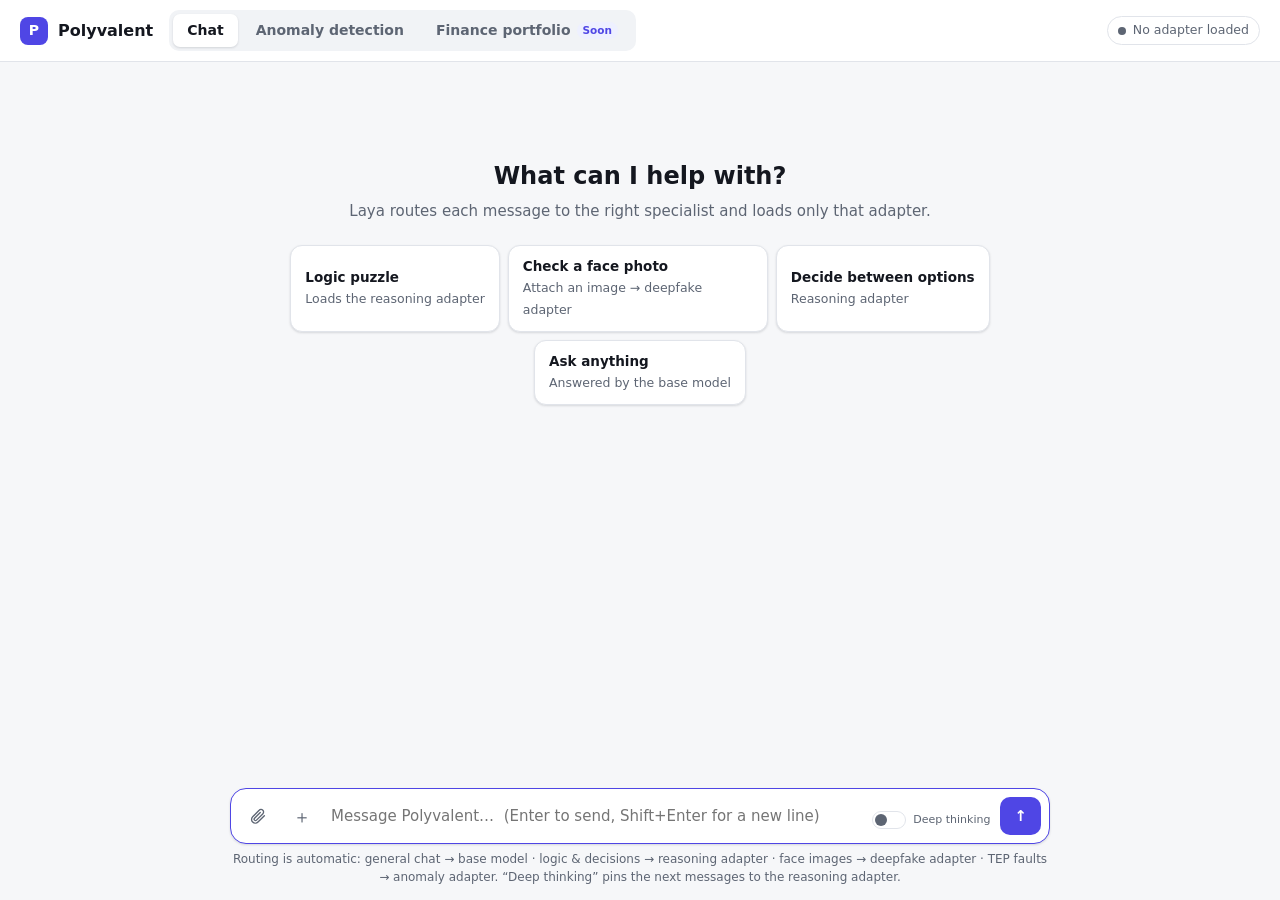
==== ui/index.html @ c0db1575 "Resolve chat image references by upload order and show the selected image" ====
<!DOCTYPE html>
<html lang="en">
<head>
<meta charset="utf-8">
<meta name="viewport" content="width=device-width, initial-scale=1">
<title>Polyvalent</title>
<link rel="icon" href="data:image/svg+xml,%3Csvg xmlns=%22http://www.w3.org/2000/svg%22 viewBox=%220 0 32 32%22%3E%3Crect width=%2232%22 height=%2232%22 rx=%228%22 fill=%22%234f46e5%22/%3E%3Ctext x=%2216%22 y=%2222%22 font-size=%2216%22 text-anchor=%22middle%22 fill=%22white%22 font-family=%22Arial%22 font-weight=%22700%22%3EP%3C/text%3E%3C/svg%3E">
<style>
  :root {
    --bg: #f6f7f9; --panel: #ffffff; --panel-2: #f1f3f6; --text: #14171f;
    --muted: #5d6573; --border: #e1e4ea; --accent: #4f46e5; --accent-soft: #eef0ff;
    --ok: #15803d; --ok-soft: #e8f6ec; --warn: #b45309; --warn-soft: #fff4e5;
    --bad: #c62828; --bad-soft: #fdecec; --user: #4f46e5; --user-text: #fff;
    --shadow: 0 1px 2px rgba(16,24,40,.06), 0 1px 3px rgba(16,24,40,.08);
    --mono: ui-monospace, SFMono-Regular, Consolas, "Liberation Mono", monospace;
    color-scheme: light;
  }
  @media (prefers-color-scheme: dark) {
    :root {
      --bg: #0f1115; --panel: #171a21; --panel-2: #1e222b; --text: #e8eaef;
      --muted: #9aa3b2; --border: #2a2f3a; --accent: #8b85ff; --accent-soft: #23234a;
      --ok: #4ade80; --ok-soft: #12291b; --warn: #fbbf24; --warn-soft: #2d2410;
      --bad: #f87171; --bad-soft: #321616; --user: #5b54e8; --user-text: #fff;
      --shadow: none; color-scheme: dark;
    }
  }
  * { box-sizing: border-box; }
  html, body { height: 100%; }
  body { margin: 0; background: var(--bg); color: var(--text);
    font: 15px/1.5 system-ui, -apple-system, "Segoe UI", Roboto, sans-serif;
    display: flex; flex-direction: column; min-height: 100dvh; }
  button, input, select, textarea { font: inherit; color: inherit; }
  button { cursor: pointer; }
  :focus-visible { outline: 2px solid var(--accent); outline-offset: 2px; }

  /* top bar */
  header.top { display: flex; align-items: center; gap: 16px; padding: 10px 20px;
    background: var(--panel); border-bottom: 1px solid var(--border); flex-wrap: wrap; }
  .brand { display: flex; align-items: center; gap: 10px; font-weight: 650; font-size: 16px; }
  .brand .logo { width: 28px; height: 28px; border-radius: 8px; background: var(--accent);
    display: grid; place-items: center; color: #fff; font-size: 14px; font-weight: 700; }
  nav.tabs { display: flex; gap: 4px; background: var(--panel-2); padding: 4px; border-radius: 10px; }
  nav.tabs button { border: 0; background: transparent; padding: 6px 14px; border-radius: 7px;
    color: var(--muted); font-weight: 550; font-size: 14px; display: flex; gap: 6px; align-items: center; }
  nav.tabs button[aria-selected="true"] { background: var(--panel); color: var(--text); box-shadow: var(--shadow); }
  nav.tabs .sm { display: none; }
  .soon { font-size: 10.5px; background: var(--accent-soft); color: var(--accent); padding: 1px 6px; border-radius: 99px; }
  .spacer { flex: 1; }
  .pill { display: inline-flex; align-items: center; gap: 7px; font-size: 12.5px; color: var(--muted);
    border: 1px solid var(--border); border-radius: 99px; padding: 4px 10px; background: var(--panel); white-space: nowrap; }
  .dot { width: 8px; height: 8px; border-radius: 50%; background: var(--muted); flex: none; }
  .dot.on { background: var(--ok); } .dot.busy { background: var(--warn); animation: pulse 1s infinite; }
  @keyframes pulse { 50% { opacity: .35; } }
  .badge-stub { background: var(--warn-soft); color: var(--warn); border-color: transparent; display: none; }

  main { flex: 1; display: flex; min-height: 0; }
  section.view { flex: 1; display: none; min-height: 0; }
  section.view.active { display: flex; }

  /* ---------------- chat ---------------- */
  #view-chat { flex-direction: column; }
  #log { flex: 1; overflow-y: auto; padding: 24px 16px 8px; }
  .thread { max-width: 820px; margin: 0 auto; display: flex; flex-direction: column; gap: 18px; }
  .empty { text-align: center; padding: 8vh 12px 0; }
  .empty h2 { margin: 0 0 6px; font-size: 24px; }
  .empty p { color: var(--muted); margin: 0 0 22px; }
  .chips { display: flex; flex-wrap: wrap; gap: 8px; justify-content: center; }
  .chip { border: 1px solid var(--border); background: var(--panel); border-radius: 12px;
    padding: 10px 14px; text-align: left; max-width: 260px; box-shadow: var(--shadow); }
  .chip b { display: block; font-size: 13.5px; } .chip span { font-size: 12.5px; color: var(--muted); }
  .chip:hover { border-color: var(--accent); }
  .msg { display: flex; flex-direction: column; gap: 6px; }
  .msg.user { align-items: flex-end; }
  .msg.user .bubble { background: var(--user); color: var(--user-text); border-radius: 16px 16px 4px 16px;
    padding: 9px 14px; max-width: 80%; white-space: pre-wrap; word-wrap: break-word; }
  .msg.user img { max-width: 180px; border-radius: 10px; border: 1px solid var(--border); }
  .msg.assistant .bubble { background: var(--panel); border: 1px solid var(--border); border-radius: 4px 16px 16px 16px;
    padding: 12px 16px; max-width: 100%; box-shadow: var(--shadow); word-wrap: break-word; }
  .route { display: inline-flex; gap: 6px; align-items: center; font-size: 12px; color: var(--muted); }
  .route .tag { padding: 2px 8px; border-radius: 99px; background: var(--accent-soft); color: var(--accent); font-weight: 600; }
  .route .tag.general { background: var(--panel-2); color: var(--muted); }
  .route .tag.deepfake { background: var(--bad-soft); color: var(--bad); }
  .route .tag.anomaly { background: var(--warn-soft); color: var(--warn); }
  .typing { color: var(--muted); font-style: italic; }
  .md > :first-child { margin-top: 0; } .md > :last-child { margin-bottom: 0; }
  .md p { margin: 0 0 .7em; } .md ul, .md ol { margin: 0 0 .7em; padding-left: 1.4em; }
  .md h3, .md h4, .md h5 { margin: .9em 0 .4em; font-size: 1em; }
  .md code { font-family: var(--mono); font-size: .9em; background: var(--panel-2); padding: 1px 5px; border-radius: 5px; }
  .md pre { background: var(--panel-2); padding: 10px 12px; border-radius: 8px; overflow-x: auto; }
  .md pre code { background: none; padding: 0; }
  .md table { border-collapse: collapse; margin: .4em 0 .8em; font-size: 13.5px; display: block; overflow-x: auto; }
  .md th, .md td { border: 1px solid var(--border); padding: 5px 9px; text-align: left; }
  .md th { background: var(--panel-2); }
  .cursor::after { content: "▍"; color: var(--accent); animation: pulse 1s steps(1) infinite; }
  details.think { margin: 0 0 10px; border-left: 2px solid var(--border); padding-left: 10px; }
  details.think summary { cursor: pointer; color: var(--muted); font-size: 12.5px; user-select: none; }
  .thinkbody { color: var(--muted); font-size: 13px; white-space: pre-wrap; margin-top: 6px; max-height: 320px; overflow-y: auto; }
  .notice { color: var(--warn); }
  .vcard { border: 1px solid var(--border); border-left: 5px solid var(--accent); border-radius: 10px; padding: 10px 14px;
    margin: 0 0 10px; font-size: 14px; background: var(--panel-2); }
  .vcard.fake { border-left-color: var(--bad); } .vcard.real { border-left-color: var(--ok); }
  .vcard .big { font-size: 18px; font-weight: 700; }
  .meter { height: 6px; background: var(--border); border-radius: 99px; overflow: hidden; margin: 6px 0; }
  .meter > i { display: block; height: 100%; background: var(--accent); }
  .vcard.fake .meter > i { background: var(--bad); } .vcard.real .meter > i { background: var(--ok); }

  .composer-wrap { padding: 8px 16px 14px; }
  .composer { max-width: 820px; margin: 0 auto; background: var(--panel); border: 1px solid var(--border);
    border-radius: 16px; box-shadow: var(--shadow); padding: 8px; }
  .composer:focus-within { border-color: var(--accent); }
  .attach-preview { display: none; align-items: center; gap: 8px; padding: 4px 6px 8px; font-size: 13px; color: var(--muted); }
  .attach-preview img { height: 44px; border-radius: 8px; border: 1px solid var(--border); }
  .attach-preview button { border: 0; background: none; color: var(--muted); }
  .composer-row { display: flex; align-items: flex-end; gap: 6px; }
  .switch { display: inline-flex; align-items: center; gap: 7px; flex: none;
    padding: 0 4px 6px 2px; cursor: pointer; user-select: none; }
  .switch input { position: absolute; width: 1px; height: 1px; opacity: 0; }
  .switch .track { position: relative; width: 34px; height: 18px; border-radius: 9px;
    border: 1px solid var(--border); background: transparent;
    transition: background .15s ease, border-color .15s ease; }
  .switch .knob { position: absolute; top: 2px; left: 2px; width: 12px; height: 12px;
    border-radius: 50%; background: var(--muted);
    transition: left .15s ease, background .15s ease; }
  .switch input:checked + .track { background: var(--accent); border-color: var(--accent); }
  .switch input:checked + .track .knob { left: 18px; background: #fff; }
  .switch input:focus-visible + .track { outline: 2px solid var(--accent); outline-offset: 2px; }
  .switch .label { font-size: 11px; line-height: 1.1; color: var(--muted); white-space: nowrap; }
  .switch input:checked ~ .label { color: var(--accent); }
  .icon-btn { display: inline-flex; align-items: center; justify-content: center;
    border: 0; background: transparent; width: 38px; height: 38px; border-radius: 10px;
    font-size: 18px; color: var(--muted); flex: none; }
  .icon-btn:hover { background: var(--panel-2); }
  #box { flex: 1; resize: none; border: 0; background: transparent; padding: 8px 4px; max-height: 180px; outline: none; }
  .send { border: 0; background: var(--accent); color: #fff; height: 38px; min-width: 38px; padding: 0 14px;
    border-radius: 10px; font-weight: 600; flex: none; }
  .send:disabled { opacity: .45; cursor: default; }
  .send.stop { background: var(--text); color: var(--bg); }
  .hint { max-width: 820px; margin: 6px auto 0; text-align: center; font-size: 12px; color: var(--muted); }
  .hint a { color: inherit; }

  /* ---------------- anomaly ---------------- */
  #view-anomaly { overflow: hidden; }
  .an-layout { display: grid; grid-template-columns: 300px 1fr; gap: 16px; padding: 16px; width: 100%; min-height: 0; }
  .an-side, .an-main { overflow-y: auto; min-height: 0; }
  /* Cards keep their content height; the column scrolls instead of squashing charts. */
  .an-main > *, .an-side > * { flex: 0 0 auto; }
  .an-main { display: flex; flex-direction: column; gap: 16px; padding-bottom: 24px; }
  .card { background: var(--panel); border: 1px solid var(--border); border-radius: 14px; padding: 14px 16px; box-shadow: var(--shadow); }
  .card h3 { margin: 0 0 10px; font-size: 14px; display: flex; align-items: center; gap: 8px; }
  .card h3 .sub { color: var(--muted); font-weight: 400; font-size: 12.5px; }
  label.f { display: block; font-size: 12.5px; color: var(--muted); margin: 10px 0 4px; }
  select, input[type=text] { width: 100%; padding: 8px 10px; border-radius: 9px; border: 1px solid var(--border); background: var(--panel); }
  .row { display: flex; gap: 8px; align-items: center; }
  .btn { border: 1px solid var(--border); background: var(--panel); padding: 7px 12px; border-radius: 9px; font-weight: 550; font-size: 14px; }
  .btn:hover { border-color: var(--accent); }
  .btn.primary { background: var(--accent); color: #fff; border-color: var(--accent); }
  .btn:disabled { opacity: .5; cursor: default; }
  .seg { display: flex; border: 1px solid var(--border); border-radius: 9px; overflow: hidden; }
  .seg button { flex: 1; border: 0; background: var(--panel); padding: 6px 0; font-size: 13px; color: var(--muted); }
  .seg button.on { background: var(--accent-soft); color: var(--accent); font-weight: 600; }
  .check { display: flex; gap: 8px; align-items: center; font-size: 13.5px; margin-top: 8px; }
  .note { font-size: 12.5px; color: var(--muted); margin-top: 8px; }
  .warnbox { font-size: 12.5px; background: var(--warn-soft); color: var(--warn); border-radius: 9px; padding: 8px 10px; margin-top: 10px; }
  .kpis { display: grid; grid-template-columns: repeat(4, 1fr); gap: 12px; }
  .kpi { background: var(--panel); border: 1px solid var(--border); border-radius: 12px; padding: 10px 14px; box-shadow: var(--shadow); }
  .kpi .k { font-size: 12px; color: var(--muted); } .kpi .v { font-size: 20px; font-weight: 650; font-variant-numeric: tabular-nums; }
  .status-normal { color: var(--ok); } .status-alarm { color: var(--warn); } .status-event { color: var(--bad); }
  canvas { width: 100%; display: block; }
  .legend { display: flex; gap: 14px; font-size: 12px; color: var(--muted); flex-wrap: wrap; }
  .legend i { display: inline-block; width: 14px; height: 3px; vertical-align: middle; margin-right: 5px; border-radius: 2px; }
  .twocol { display: grid; grid-template-columns: 1.4fr 1fr; gap: 16px; }
  .bars { display: flex; flex-direction: column; gap: 6px; font-size: 12.5px; }
  .bar { display: grid; grid-template-columns: 150px 1fr 48px; gap: 8px; align-items: center; cursor: pointer; }
  .bar .name { overflow: hidden; text-overflow: ellipsis; white-space: nowrap; }
  .bar .track { height: 8px; background: var(--panel-2); border-radius: 99px; overflow: hidden; }
  .bar .track i { display: block; height: 100%; border-radius: 99px; }
  .bar .val { text-align: right; font-variant-numeric: tabular-nums; color: var(--muted); }
  table.ev { width: 100%; border-collapse: collapse; font-size: 13px; }
  table.ev th, table.ev td { padding: 6px 8px; border-bottom: 1px solid var(--border); text-align: left; white-space: nowrap; }
  table.ev th { color: var(--muted); font-weight: 550; font-size: 12px; }
  table.ev td.num { text-align: right; font-variant-numeric: tabular-nums; }
  .sev { padding: 2px 9px; border-radius: 99px; font-size: 12px; font-weight: 650; text-transform: uppercase; letter-spacing: .03em; }
  .sev.low { background: var(--ok-soft); color: var(--ok); } .sev.medium { background: var(--warn-soft); color: var(--warn); }
  .sev.high, .sev.critical { background: var(--bad-soft); color: var(--bad); }
  .timeline { list-style: none; padding: 0; margin: 0; font-size: 13px; }
  .timeline li { display: flex; gap: 10px; padding: 4px 0; }
  .timeline .t { color: var(--muted); width: 78px; flex: none; font-variant-numeric: tabular-nums; }
  .report { display: grid; gap: 12px; }
  .report .rc { font-size: 17px; font-weight: 650; }
  .report .lbl { font-size: 12px; color: var(--muted); text-transform: uppercase; letter-spacing: .04em; margin-bottom: 3px; }
  .report .action { background: var(--accent-soft); border-radius: 10px; padding: 10px 12px; }
  .report ol, .report ul { margin: 0; padding-left: 1.3em; }
  .truth { border: 1px dashed var(--border); border-radius: 10px; padding: 8px 12px; font-size: 13px; }
  .qa { display: flex; flex-direction: column; gap: 10px; margin-top: 10px; }
  .qa .q { font-weight: 600; } .qa .a { border-left: 2px solid var(--accent); padding-left: 10px; }
  .incident-head { display: flex; flex-wrap: wrap; gap: 10px; align-items: center; margin-bottom: 10px; }
  .hidden { display: none !important; }

  /* ---------------- finance ---------------- */
  #view-finance { align-items: center; justify-content: center; padding: 24px; }
  .soon-card { max-width: 520px; text-align: center; }
  .soon-card h2 { margin: 8px 0 6px; }
  .soon-card p { color: var(--muted); }
  .soon-card ul { text-align: left; color: var(--muted); display: inline-block; margin: 6px 0 0; }

  @media (max-width: 980px) {
    .an-layout { grid-template-columns: 1fr; overflow-y: auto; }
    #view-anomaly { overflow-y: auto; }
    .an-side, .an-main { overflow: visible; }
    .twocol { grid-template-columns: 1fr; }
    .kpis { grid-template-columns: repeat(2, 1fr); }
  }
  @media (max-width: 640px) {
    header.top { padding: 8px 12px; gap: 10px; }
    nav.tabs { order: 3; width: 100%; } nav.tabs button { flex: 1; justify-content: center; padding: 6px 4px; }
    nav.tabs .lg, .hint { display: none; } nav.tabs .sm { display: inline; }
    .bar { grid-template-columns: 110px 1fr 40px; }
  }
</style>
</head>
<body>
<header class="top">
  <div class="brand"><div class="logo">P</div>Polyvalent</div>
  <nav class="tabs" role="tablist" aria-label="Workspaces">
    <button role="tab" id="tab-chat" aria-controls="view-chat" data-view="chat">Chat</button>
    <button role="tab" id="tab-anomaly" aria-controls="view-anomaly" data-view="anomaly"><span class="lg">Anomaly detection</span><span class="sm">Anomaly</span></button>
    <button role="tab" id="tab-finance" aria-controls="view-finance" data-view="finance"><span class="lg">Finance portfolio</span><span class="sm">Finance</span> <span class="soon">Soon</span></button>
  </nav>
  <div class="spacer"></div>
  <span class="pill badge-stub" id="stubBadge" title="FINAL_STUB_GENERATION=1: placeholder text, no model weights">Demo mode</span>
  <span class="pill" id="residentPill" title="Weights currently resident on the device"><span class="dot" id="residentDot"></span><span id="residentText">No adapter loaded</span></span>
</header>

<main>
  <!-- ======================= CHAT ======================= -->
  <section class="view" id="view-chat" role="tabpanel" aria-labelledby="tab-chat">
    <div id="log" aria-live="polite">
      <div class="thread" id="thread">
        <div class="empty" id="empty">
          <h2>What can I help with?</h2>
          <p>Laya routes each message to the right specialist and loads only that adapter.</p>
          <div class="chips">
            <button class="chip" data-prompt="Alice is taller than Bob, and Bob is taller than Carol. Who is the shortest? Explain step by step."><b>Logic puzzle</b><span>Loads the reasoning adapter</span></button>
            <button class="chip" data-attach="1" data-prompt="Is this face photo real or fake?"><b>Check a face photo</b><span>Attach an image → deepfake adapter</span></button>
            <button class="chip" data-prompt="Should I take the train or drive to work if it's raining and the train is 10 minutes slower?"><b>Decide between options</b><span>Reasoning adapter</span></button>
            <button class="chip" data-prompt="Explain what a LoRA adapter is in two sentences."><b>Ask anything</b><span>Answered by the base model</span></button>
          </div>
        </div>
      </div>
    </div>
    <div class="composer-wrap">
      <div class="composer">
        <div class="attach-preview" id="attachPreview"><img id="attachImg" alt="attached image preview"><span id="attachName"></span><button id="attachClear" title="Remove image" aria-label="Remove image">&times;</button></div>
        <div class="composer-row">
          <button class="icon-btn" id="attachBtn" title="Attach a face image (routes to deepfake analysis)" aria-label="Attach image"><svg viewBox="0 0 24 24" width="18" height="18" fill="none" stroke="currentColor" stroke-width="1.8" stroke-linecap="round" stroke-linejoin="round" aria-hidden="true"><path d="M20.5 11.6 12 20.1a5 5 0 0 1-7.1-7.1l8.6-8.6a3.4 3.4 0 1 1 4.8 4.8l-8.3 8.3a1.8 1.8 0 0 1-2.6-2.6l7.6-7.5"/></svg></button>
          <input type="file" id="img" accept="image/*" hidden>
          <button class="icon-btn" id="newChat" title="New chat" aria-label="New chat">＋</button>
          <textarea id="box" rows="1" placeholder="Message Polyvalent…  (Enter to send, Shift+Enter for a new line)"></textarea>
          <label class="switch" id="deepThinkWrap" title="Deep thinking — pin this message to the reasoning adapter">
            <input type="checkbox" id="deepThink">
            <span class="track"><span class="knob"></span></span>
            <span class="label">Deep thinking</span>
          </label>
          <button class="send" id="send" aria-label="Send">↑</button>
        </div>
      </div>
      <div class="hint">Routing is automatic: general chat → base model · logic &amp; decisions → reasoning adapter · face images → deepfake adapter · TEP faults → anomaly adapter. “Deep thinking” pins the next messages to the reasoning adapter.</div>
    </div>
  </section>

  <!-- ======================= ANOMALY ======================= -->
  <section class="view" id="view-anomaly" role="tabpanel" aria-labelledby="tab-anomaly">
    <div class="an-layout">
      <aside class="an-side">
        <div class="card">
          <h3>Simulation</h3>
          <label class="f" for="scenario">Test-set run</label>
          <select id="scenario"></select>
          <div id="dsInfo" class="note"></div>
          <label class="f">Playback speed</label>
          <div class="seg" id="speed">
            <button data-s="4">1×</button><button data-s="12" class="on">3×</button><button data-s="40">10×</button><button data-s="0">Max</button>
          </div>
          <div class="row" style="margin-top:12px">
            <button class="btn primary" id="playBtn" style="flex:1">Start</button>
            <button class="btn" id="resetBtn" title="Rewind to the start">↺</button>
          </div>
          <label class="check"><input type="checkbox" id="autoDiag" checked> Diagnose automatically on alarm</label>
          <label class="check"><input type="checkbox" id="pauseOnEvent" checked> Pause when an event is confirmed</label>
          <label class="check"><input type="checkbox" id="showTruth"> Show dataset fault label</label>
          <div id="truthLine" class="note hidden"></div>
        </div>
        <div class="card" style="margin-top:16px">
          <h3>Detector</h3>
          <div id="detInfo" class="note" style="margin-top:0">—</div>
        </div>
        <div class="card" style="margin-top:16px">
          <h3>How it works</h3>
          <div class="note" style="margin-top:0">The run is replayed sample by sample (3 min of plant time each). The detector scores every sample against a fault-free baseline; after several consecutive alarms an event is confirmed and its structured evidence is routed through Laya to the <b>TEP anomaly adapter</b>, which writes the root-cause report. The model only ever sees the evidence, never the raw series.</div>
        </div>
      </aside>

      <div class="an-main">
        <div class="kpis">
          <div class="kpi"><div class="k">Plant time</div><div class="v" id="kTime">00:00</div></div>
          <div class="kpi"><div class="k">Detector score</div><div class="v" id="kScore">—</div></div>
          <div class="kpi"><div class="k">Threshold</div><div class="v" id="kThr">—</div></div>
          <div class="kpi"><div class="k">Status</div><div class="v" id="kStatus">Idle</div></div>
        </div>

        <div class="card">
          <h3>Detector score <span class="sub">log scale</span></h3>
          <canvas id="scoreCanvas" height="190" aria-label="Detector score over time"></canvas>
          <div class="legend"><span><i style="background:var(--accent)"></i>score</span><span><i style="background:var(--bad)"></i>threshold</span><span><i style="background:var(--muted)"></i>fault introduced (label)</span><span><i style="background:var(--warn)"></i>alarm samples</span></div>
        </div>

        <div class="twocol">
          <div class="card">
            <h3>Sensor deviation map <span class="sub">|z| per sensor over time — click a row</span></h3>
            <canvas id="heatCanvas" height="240" aria-label="Sensor deviation heatmap"></canvas>
            <div class="legend"><span><i style="background:var(--panel-2)"></i>|z| &lt; 3</span><span><i style="background:#f59e0b"></i>3–6</span><span><i style="background:#dc2626"></i>&gt; 6</span></div>
          </div>
          <div class="card">
            <h3>Largest deviations now</h3>
            <div class="bars" id="bars"><div class="note">Start the simulation.</div></div>
          </div>
        </div>

        <div class="card">
          <h3>Sensor trace <span class="sub" id="traceName">—</span></h3>
          <canvas id="traceCanvas" height="150" aria-label="Selected sensor trace"></canvas>
          <div class="legend"><span><i style="background:var(--accent)"></i>observed</span><span><i style="background:var(--muted)"></i>fault-free baseline</span></div>
        </div>

        <div class="card hidden" id="incident">
          <div class="incident-head">
            <h3 style="margin:0">Incident <span id="incId"></span></h3>
            <span class="sev" id="incSev"></span>
            <span class="pill" id="incSub"></span>
            <span class="spacer"></span>
            <button class="btn" id="diagBtn">Diagnose with adapter</button>
          </div>
          <div class="twocol">
            <div>
              <div class="lbl note" style="margin:0 0 6px">Evidence handed to the adapter</div>
              <div style="overflow-x:auto"><table class="ev" id="evTable"></table></div>
            </div>
            <div>
              <div class="lbl note" style="margin:0 0 6px">Onset sequence</div>
              <ul class="timeline" id="evSeq"></ul>
              <div id="evLimits"></div>
            </div>
          </div>
        </div>

        <div class="card hidden" id="diagnosis">
          <h3>Diagnosis <span class="sub" id="diagRoute"></span></h3>
          <div id="diagStatus" class="typing"></div>
          <div class="report" id="report"></div>
          <details class="think" id="rawWrap" style="margin-top:10px"><summary>Model output (raw)</summary><div class="thinkbody" id="raw"></div></details>
          <div class="truth hidden" id="truthCmp"></div>
          <div style="margin-top:14px">
            <div class="lbl note" style="margin:0 0 6px">Ask the anomaly adapter about this incident</div>
            <div class="chips" style="justify-content:flex-start" id="qChips">
              <button class="chip" data-q="Which sensor deviated first, and how did it propagate?"><b>Onset &amp; propagation</b></button>
              <button class="chip" data-q="Show the detector scores and the key sensor values."><b>Scores &amp; values</b></button>
              <button class="chip" data-q="What should the operator do right now?"><b>Recommended action</b></button>
              <button class="chip" data-q="How severe is this and why?"><b>Severity</b></button>
            </div>
            <div class="row" style="margin-top:8px">
              <input type="text" id="qBox" placeholder="e.g. Why this subsystem and not the reactor cooling loop?">
              <button class="btn primary" id="qSend">Ask</button>
            </div>
            <div class="qa" id="qa"></div>
          </div>
        </div>
      </div>
    </div>
  </section>

  <!-- ======================= FINANCE ======================= -->
  <section class="view" id="view-finance" role="tabpanel" aria-labelledby="tab-finance">
    <div class="card soon-card">
          <h2>Finance portfolio</h2>
      <p>Coming soon. This workspace will host a portfolio adapter routed by Laya, alongside the existing specialists.</p>
      <ul>
        <li>Holdings overview and allocation</li>
        <li>Risk and exposure analysis</li>
        <li>Grounded, explainable recommendations</li>
      </ul>
    </div>
  </section>
</main>

<script>
/* ============================== shared ============================== */
const $ = id => document.getElementById(id);
const TASK_LABEL = { general: 'Base model', reasoning: 'Reasoning adapter', deepfake: 'Deepfake adapter', anomaly: 'Anomaly adapter' };

function esc(s) { return String(s).replace(/[&<>"']/g, c => ({ '&': '&amp;', '<': '&lt;', '>': '&gt;', '"': '&quot;', "'": '&#39;' }[c])); }

// Small, safe markdown subset (escape first, then format).
function md(src) {
  const inline = s => esc(s)
    .replace(/`([^`]+)`/g, '<code>$1</code>')
    .replace(/\*\*([^*]+)\*\*/g, '<strong>$1</strong>')
    .replace(/(^|[^*\w])\*([^*\n]+)\*(?!\w)/g, '$1<em>$2</em>');
  const cells = l => l.trim().replace(/^\|/, '').replace(/\|$/, '').split('|').map(c => c.trim());
  const lines = String(src || '').split('\n');
  const out = [];
  let i = 0;
  const isBlock = l => /^```/.test(l) || /^#{1,4}\s/.test(l) || /^\s*[-*•]\s+/.test(l) || /^\s*\d+[.)]\s+/.test(l) || /^\s*\|.*\|\s*$/.test(l);
  while (i < lines.length) {
    const l = lines[i];
    if (/^```/.test(l)) {
      const buf = []; i++;
      while (i < lines.length && !/^```/.test(lines[i])) buf.push(lines[i++]);
      i++; out.push('<pre><code>' + esc(buf.join('\n')) + '</code></pre>'); continue;
    }
    if (/^\s*\|.*\|\s*$/.test(l) && i + 1 < lines.length && /^\s*\|?\s*:?-{2,}/.test(lines[i + 1])) {
      const head = cells(l); i += 2;
      let h = '<table><thead><tr>' + head.map(c => '<th>' + inline(c) + '</th>').join('') + '</tr></thead><tbody>';
      while (i < lines.length && /^\s*\|.*\|\s*$/.test(lines[i])) h += '<tr>' + cells(lines[i++]).map(c => '<td>' + inline(c) + '</td>').join('') + '</tr>';
      out.push(h + '</tbody></table>'); continue;
    }
    if (/^#{1,4}\s/.test(l)) { const n = Math.min(l.match(/^#+/)[0].length + 2, 5); out.push(`<h${n}>${inline(l.replace(/^#+\s*/, ''))}</h${n}>`); i++; continue; }
    if (/^\s*[-*•]\s+/.test(l)) {
      let h = '<ul>'; while (i < lines.length && /^\s*[-*•]\s+/.test(lines[i])) h += '<li>' + inline(lines[i++].replace(/^\s*[-*•]\s+/, '')) + '</li>';
      out.push(h + '</ul>'); continue;
    }
    if (/^\s*\d+[.)]\s+/.test(l)) {
      let h = '<ol>'; while (i < lines.length && /^\s*\d+[.)]\s+/.test(lines[i])) h += '<li>' + inline(lines[i++].replace(/^\s*\d+[.)]\s+/, '')) + '</li>';
      out.push(h + '</ol>'); continue;
    }
    if (!l.trim()) { i++; continue; }
    const buf = [l]; i++;
    while (i < lines.length && lines[i].trim() && !isBlock(lines[i])) buf.push(lines[i++]);
    out.push('<p>' + buf.map(inline).join('<br>') + '</p>');
  }
  return out.join('');
}

// POST + read an SSE stream; calls onEvent(ev) per `data:` JSON line.
async function sse(url, body, onEvent, signal) {
  const resp = await fetch(url, { method: 'POST', headers: { 'Content-Type': 'application/json' }, body: JSON.stringify(body), signal });
  if (!resp.ok || !resp.body) throw new Error('HTTP ' + resp.status);
  const reader = resp.body.getReader(), dec = new TextDecoder();
  let buf = '';
  for (;;) {
    const { done, value } = await reader.read();
    if (done) break;
    buf += dec.decode(value, { stream: true });
    const parts = buf.split('\n\n'); buf = parts.pop();
    for (const p of parts) {
      const line = p.split('\n').find(x => x.startsWith('data:'));
      if (line) { try { onEvent(JSON.parse(line.slice(5))); } catch (e) { console.warn(e); } }
    }
  }
}

function cssVar(name) { return getComputedStyle(document.documentElement).getPropertyValue(name).trim(); }

/* ----- resident-adapter pill ----- */
let statusTimer = null;
async function refreshStatus() {
  try {
    const s = await (await fetch('/adapters/status')).json();
    const dot = $('residentDot'), txt = $('residentText');
    const parts = [];
    if (s.deepfake_loaded) parts.push('Deepfake adapter');
    if (s.lora) parts.push(TASK_LABEL[s.lora] || s.lora);
    else if (s.base_loaded) parts.push('Base model');
    txt.textContent = parts.length ? 'Loaded: ' + parts.join(' + ') : 'No adapter loaded';
    dot.className = 'dot' + (s.busy ? ' busy' : parts.length ? ' on' : '');
    $('residentPill').title = 'Policy: ' + s.policy + (s.recent_swaps && s.recent_swaps.length ? '\nLast swap: ' + JSON.stringify(s.recent_swaps[s.recent_swaps.length - 1]) : '');
    $('stubBadge').style.display = s.mode === 'stub' ? 'inline-flex' : 'none';
  } catch (e) { /* server down: leave as is */ }
}
function pollStatus(fast) {
  clearTimeout(statusTimer);
  refreshStatus();
  statusTimer = setTimeout(() => pollStatus(false), fast ? 1000 : 8000);
}

/* ----- tabs ----- */
const views = ['chat', 'anomaly', 'finance'];
function showView(v) {
  if (!views.includes(v)) v = 'chat';
  for (const name of views) {
    $('view-' + name).classList.toggle('active', name === v);
    $('tab-' + name).setAttribute('aria-selected', String(name === v));
    $('tab-' + name).tabIndex = name === v ? 0 : -1;
  }
  if (location.hash !== '#' + v) history.replaceState(null, '', '#' + v);
  if (v === 'anomaly') { anomalyInit(); requestAnimationFrame(drawAll); }
  if (v === 'chat') $('box').focus();
}
document.querySelectorAll('nav.tabs button').forEach((b, idx, all) => {
  b.onclick = () => showView(b.dataset.view);
  b.onkeydown = e => {
    if (e.key === 'ArrowRight' || e.key === 'ArrowLeft') {
      const n = all[(idx + (e.key === 'ArrowRight' ? 1 : all.length - 1)) % all.length];
      n.focus(); showView(n.dataset.view);
    }
  };
});
window.addEventListener('hashchange', () => showView(location.hash.slice(1)));

/* ============================== CHAT ============================== */
const box = $('box'), sendBtn = $('send'), thread = $('thread'), logEl = $('log');
let chatHistory = [], attached = null, controller = null;
let conversationId = null;  // server-side transcript/routing state for this thread
let deepThink = false;  // toggle: route every message to the reasoning adapter

function autosize() { box.style.height = 'auto'; box.style.height = Math.min(box.scrollHeight, 180) + 'px'; }
box.addEventListener('input', autosize);
function nearBottom() { return logEl.scrollHeight - logEl.scrollTop - logEl.clientHeight < 120; }
function scrollDown(force) { if (force || nearBottom()) logEl.scrollTop = logEl.scrollHeight; }

$('attachBtn').onclick = () => $('img').click();
$('img').onchange = () => {
  const f = $('img').files && $('img').files[0];
  if (!f) return;
  const r = new FileReader();
  r.onload = () => {
    attached = { b64: String(r.result).split(',')[1], url: String(r.result), name: f.name };
    $('attachImg').src = attached.url; $('attachName').textContent = f.name;
    $('attachPreview').style.display = 'flex'; box.focus();
  };
  r.readAsDataURL(f);
};
function clearAttachment() { attached = null; $('img').value = ''; $('attachPreview').style.display = 'none'; }
$('attachClear').onclick = clearAttachment;
$('deepThink').onchange = () => {
  deepThink = $('deepThink').checked;
  $('deepThinkWrap').title = deepThink
    ? 'Deep thinking ON — messages go to the reasoning adapter'
    : 'Deep thinking — pin this message to the reasoning adapter';
  box.focus();
};
$('newChat').onclick = () => {
  if (controller) controller.abort();
  chatHistory = []; conversationId = null;
  thread.innerHTML = ''; thread.appendChild(emptyState); emptyState.style.display = '';
  box.focus();
};
const emptyState = $('empty');
document.querySelectorAll('#empty .chip').forEach(c => c.onclick = () => {
  box.value = c.dataset.prompt; autosize();
  if (c.dataset.attach) { $('img').click(); return; }
  ask();
});

function userMsg(text, imgUrl) {
  const m = document.createElement('div'); m.className = 'msg user';
  if (imgUrl) { const im = document.createElement('img'); im.src = imgUrl; im.alt = 'attached image'; m.appendChild(im); }
  const b = document.createElement('div'); b.className = 'bubble'; b.textContent = text; m.appendChild(b);
  thread.appendChild(m);
}
function assistantMsg() {
  const m = document.createElement('div'); m.className = 'msg assistant';
  const route = document.createElement('div'); route.className = 'route';
  const bubble = document.createElement('div'); bubble.className = 'bubble';
  const ans = document.createElement('div'); ans.className = 'md typing'; ans.textContent = 'Routing…';
  bubble.appendChild(ans); m.append(route, bubble); thread.appendChild(m);
  return { m, route, bubble, ans, text: '', think: null, thinkBody: null, thinkSum: null, thinkChars: 0, raf: 0 };
}
function setRoute(ui, task, note) {
  ui.route.innerHTML = `<span class="tag ${esc(task)}">${esc(TASK_LABEL[task] || task)}</span>` + (note ? `<span>${esc(note)}</span>` : '');
}
function renderAnswer(ui) {
  if (ui.raf) return;
  ui.raf = requestAnimationFrame(() => { ui.raf = 0; ui.ans.innerHTML = md(ui.text); scrollDown(); });
}
function addThinking(ui, text) {
  if (!ui.think) {
    const d = document.createElement('details'); d.className = 'think';
    const s = document.createElement('summary'); const b = document.createElement('div'); b.className = 'thinkbody';
    d.append(s, b); ui.bubble.insertBefore(d, ui.ans);
    ui.think = d; ui.thinkBody = b; ui.thinkSum = s;
  }
  ui.thinkBody.textContent += text; ui.thinkChars += text.length;
  ui.thinkSum.textContent = 'Reasoning · ' + ui.thinkChars.toLocaleString() + ' chars';
}
function verdictCard(ui, ev) {
  const cls = String(ev.verdict || '').toLowerCase();
  const conf = Math.max(0, Math.min(100, Number(ev.confidence) * 100));
  const card = document.createElement('div'); card.className = 'vcard ' + cls;
  card.innerHTML = `<div class="row" style="justify-content:space-between"><span class="big">${esc(ev.verdict)}</span><span>${conf.toFixed(1)}% confidence</span></div>
    <div class="meter"><i style="width:${conf}%"></i></div>
    <div><b>Hotspots:</b> ${esc(ev.hotspots || '—')}</div><div class="note" style="margin-top:2px">Spectrum: ${esc(ev.spectral || '')}</div>`;
  ui.bubble.insertBefore(card, ui.bubble.firstChild);
}

function setBusy(on) {
  sendBtn.classList.toggle('stop', on);
  sendBtn.textContent = on ? '■' : '↑';
  sendBtn.setAttribute('aria-label', on ? 'Stop generating' : 'Send');
}

async function ask() {
  if (controller) { controller.abort(); return; }  // button doubles as Stop
  const message = box.value.trim();
  if (!message) return;
  emptyState.style.display = 'none';
  box.value = ''; autosize();
  const img = attached; clearAttachment();
  userMsg(message, img && img.url);
  const ui = assistantMsg(); scrollDown(true);
  controller = new AbortController(); setBusy(true); pollStatus(true);
  let gotAnswer = false, gotNotice = false, verdictLine = '', started = false;
  const begin = () => { if (!started) { started = true; ui.ans.classList.remove('typing'); ui.ans.textContent = ''; ui.ans.classList.add('cursor'); } };
  try {
    const forced = deepThink;  // captured per request, so a mid-stream toggle cannot mix
    if (!conversationId) conversationId = 'chat_' + (crypto.randomUUID ? crypto.randomUUID().slice(0, 13) : String(Date.now()));
    const body = { message, conversation_id: conversationId, history: chatHistory.slice(-6), max_new_tokens: 768 };
    if (forced) body.deep_thinking = true;
    if (img) body.image_base64 = img.b64;
    await sse('/chat/stream', body, ev => {
      switch (ev.event) {
        case 'image_selection': {
          const label = document.createElement('div');
          label.className = 'route';
          label.textContent = `Using ${ev.image_id} \u00b7 upload ${ev.upload_number} of ${ev.upload_count}`;
          ui.m.insertBefore(label, ui.bubble);
          break;
        }
        case 'route':
          setRoute(ui, ev.task, forced ? 'deep thinking' : 'routed by Laya');
          ui.ans.textContent = ev.task === 'general' ? 'Thinking…' : `Loading ${TASK_LABEL[ev.task] || ev.task}…`;
          break;
        case 'adapter': {
          const bits = [];
          if (ev.cold) bits.push('loaded' + (ev.swap_ms ? ` in ${(ev.swap_ms / 1000).toFixed(1)}s` : ''));
          else bits.push('already loaded');
          if (ev.unloaded && ev.unloaded.length) bits.push('swapped out ' + ev.unloaded.join(', '));
          setRoute(ui, ev.task, bits.join(' · '));
          if (!started) ui.ans.textContent = 'Thinking…';
          refreshStatus();
          break;
        }
        case 'token': begin(); ui.text += ev.text; gotAnswer = true; renderAnswer(ui); break;
        case 'thinking': begin(); addThinking(ui, ev.text); break;
        case 'verdict':
          begin(); verdictCard(ui, ev); gotAnswer = true;
          verdictLine = `Verdict: ${ev.verdict} (${(Number(ev.confidence) * 100).toFixed(1)}%) — ${ev.hotspots || ''}`;
          break;
        case 'notice': begin(); ui.text = ''; ui.ans.innerHTML = `<p class="notice">${esc(ev.text)}</p>`; gotNotice = true; break;
      }
      scrollDown();
    }, controller.signal);
  } catch (err) {
    if (err.name === 'AbortError') { begin(); if (!ui.text) ui.ans.innerHTML = '<p class="note">Stopped.</p>'; }
    else { begin(); ui.ans.innerHTML = '<p class="notice">Connection error — is the server running?</p>'; }
  } finally {
    if (ui.raf) { cancelAnimationFrame(ui.raf); ui.raf = 0; }
    if (ui.text) ui.ans.innerHTML = md(ui.text);
    ui.ans.classList.remove('cursor', 'typing');
    if (!gotAnswer && !gotNotice && !ui.ans.textContent.trim()) {
      if (ui.think) { ui.think.open = true; ui.ans.innerHTML = '<p class="note">(reasoning only — no final answer was emitted)</p>'; }
      else ui.ans.innerHTML = '<p class="notice">Sorry — something went wrong. Please try again.</p>';
    }
    // Notices are UI feedback, not conversation: keep them out of history.
    if (gotAnswer) {
      chatHistory.push({ role: 'user', content: message });
      const reply = (ui.text || verdictLine).trim();
      if (reply) chatHistory.push({ role: 'assistant', content: reply });
    }
    controller = null; setBusy(false); pollStatus(false); box.focus(); scrollDown();
  }
}
sendBtn.onclick = ask;
box.addEventListener('keydown', e => { if (e.key === 'Enter' && !e.shiftKey && !e.isComposing) { e.preventDefault(); if (!controller) ask(); } });

/* ============================== ANOMALY ============================== */
const A = { inited: false, tl: null, tick: -1, playing: false, ticksPerSec: 12, acc: 0, last: 0,
            heat: null, selected: null, event: null, diagCtl: null, qaHistory: [], diagnosed: new Set() };

async function anomalyInit() {
  if (A.inited) return; A.inited = true;
  try {
    const d = await (await fetch('/anomaly/scenarios')).json();
    const sel = $('scenario'); sel.innerHTML = '';
    for (const s of d.scenarios) {
      const o = document.createElement('option'); o.value = s.id; o.textContent = s.label; o.dataset.fault = s.fault; sel.appendChild(o);
    }
    $('dsInfo').innerHTML = d.synthetic
      ? '<div class="warnbox">No TEP test set found, so these are <b>synthetic</b> demo runs. Set <code>FINAL_TEP_TEST_DIR</code> (or put files in <code>data/tep_test/</code>) to replay the real test set.</div>'
      : `Dataset: <code>${esc(d.dataset_dir)}</code> · ${d.scenarios.length} runs`;
    sel.onchange = () => loadScenario(sel.value);
    if (d.scenarios.length) {
      const firstFault = d.scenarios.find(s => s.fault) || d.scenarios[0];
      sel.value = firstFault.id; loadScenario(firstFault.id);
    }
  } catch (e) { $('dsInfo').innerHTML = '<div class="warnbox">Could not load scenarios — is the server running?</div>'; }
}

async function loadScenario(id) {
  pause(); A.tl = null; A.tick = -1; A.event = null; A.diagnosed.clear();
  $('incident').classList.add('hidden'); $('diagnosis').classList.add('hidden');
  if (A.diagCtl) A.diagCtl.abort();
  $('kStatus').textContent = 'Loading…'; $('kStatus').className = 'v';
  $('playBtn').disabled = true;
  try {
    const r = await fetch('/anomaly/run', { method: 'POST', headers: { 'Content-Type': 'application/json' }, body: JSON.stringify({ scenario_id: id }) });
    if (!r.ok) throw new Error((await r.json()).detail || r.status);
    A.tl = await r.json();
  } catch (e) { $('kStatus').textContent = 'Error'; $('detInfo').textContent = String(e.message || e); return; }
  const t = A.tl, det = t.detector;
  $('detInfo').innerHTML = `<b>${esc(det.name)}</b> (${esc(det.backend)})<br>Threshold ${fmt(det.threshold)} · confirm after ${det.confirm} alarms<br>Calibration: ${esc(det.calibration)}` +
    (t.notices ? '<div class="warnbox">' + t.notices.map(esc).join('<br>') + '</div>' : '');
  $('kThr').textContent = fmt(det.threshold);
  const sc = t.scenario;
  $('truthLine').innerHTML = sc.fault == null ? 'Unlabelled run' : `Label: <b>IDV(${sc.fault})</b> — ${esc(sc.fault_name)}` + (t.fault_onset != null ? ` · introduced at ${clock(t.fault_onset)}` : '');
  buildHeat();
  A.selected = t.events.length ? t.events[0].evidence.top_anomalous_sensors[0].name : 'XMEAS_7';
  A.tick = 0; $('playBtn').disabled = false; $('playBtn').textContent = 'Start';
  updateKpis(); drawAll(); renderBars();
}

function fmt(v) { if (v == null || isNaN(v)) return '—'; const a = Math.abs(v); return a >= 1000 ? v.toFixed(0) : a >= 100 ? v.toFixed(1) : a >= 1 ? v.toFixed(2) : v.toPrecision(3); }
function clock(tick) { const m = Math.round(tick * (A.tl ? A.tl.sample_minutes : 3)); return String(Math.floor(m / 60)).padStart(2, '0') + ':' + String(m % 60).padStart(2, '0'); }

$('speed').querySelectorAll('button').forEach(b => b.onclick = () => {
  $('speed').querySelectorAll('button').forEach(x => x.classList.toggle('on', x === b));
  A.ticksPerSec = Number(b.dataset.s);
});
$('playBtn').onclick = () => A.playing ? pause() : play();
$('resetBtn').onclick = () => { if (!A.tl) return; pause(); A.tick = 0; A.event = null; A.diagnosed.clear(); $('incident').classList.add('hidden'); $('diagnosis').classList.add('hidden'); updateKpis(); drawAll(); renderBars(); $('playBtn').textContent = 'Start'; };
$('showTruth').onchange = () => { $('truthLine').classList.toggle('hidden', !$('showTruth').checked); $('truthCmp').classList.toggle('hidden', !$('showTruth').checked || !$('truthCmp').innerHTML); drawAll(); };

function play() {
  if (!A.tl) return;
  if (A.tick >= A.tl.n - 1) A.tick = 0;
  A.playing = true; A.last = performance.now(); A.acc = 0; $('playBtn').textContent = 'Pause';
  requestAnimationFrame(step);
}
function pause() { A.playing = false; if (A.tl) $('playBtn').textContent = A.tick >= A.tl.n - 1 ? 'Replay' : 'Resume'; }

function step(now) {
  if (!A.playing || !A.tl) return;
  const dt = (now - A.last) / 1000; A.last = now;
  let adv;
  if (A.ticksPerSec === 0) adv = 8; else { A.acc += dt * A.ticksPerSec; adv = Math.floor(A.acc); A.acc -= adv; }
  for (let k = 0; k < adv && A.tick < A.tl.n - 1; k++) {
    A.tick++;
    const ev = A.tl.events.find(e => e.confirm_tick === A.tick);
    if (ev) { onEvent(ev); if ($('pauseOnEvent').checked) { updateKpis(); drawAll(); renderBars(); pause(); return; } }
  }
  updateKpis(); drawAll(); renderBars();
  if (A.tick >= A.tl.n - 1) { pause(); return; }
  requestAnimationFrame(step);
}

function statusAt(t) {
  const tl = A.tl; if (!tl || t < 0) return ['Idle', ''];
  const ev = tl.events.find(e => e.confirm_tick <= t && (e.end_tick == null || e.end_tick > t));
  if (ev) return ['Event', 'status-event'];
  if (tl.anomalous[t]) return ['Alarm', 'status-alarm'];
  return ['Normal', 'status-normal'];
}
function updateKpis() {
  const t = A.tick, tl = A.tl; if (!tl) return;
  $('kTime').textContent = clock(Math.max(t, 0));
  $('kScore').textContent = t >= 0 ? fmt(tl.scores[t]) : '—';
  const [s, c] = statusAt(t); $('kStatus').textContent = s; $('kStatus').className = 'v ' + c;
}

/* ----- canvases ----- */
function fitCanvas(cv) {
  // The layout height is pinned once in data-h. Reading it back from the height
  // attribute made the bitmap size compound with the device pixel ratio on every
  // redraw, so charts crept taller as they animated; a single pass while the tab
  // was hidden then collapsed them to nothing.
  const dpr = window.devicePixelRatio || 1;
  const design = Number(cv.dataset.h || cv.getAttribute('height')) || 160;
  cv.dataset.h = String(design);
  cv.style.height = design + 'px';
  const w = cv.clientWidth || cv.parentElement.clientWidth || 320;
  const bw = Math.max(1, Math.round(w * dpr)), bh = Math.max(1, Math.round(design * dpr));
  if (cv.width !== bw || cv.height !== bh) { cv.width = bw; cv.height = bh; }
  const ctx = cv.getContext('2d');
  ctx.setTransform(dpr, 0, 0, dpr, 0, 0);
  return [ctx, w, design];
}
function drawAll() { if (!A.tl || !$('view-anomaly').classList.contains('active')) return; drawScore(); drawHeat(); drawTrace(); }
window.addEventListener('resize', () => requestAnimationFrame(drawAll));

function drawScore() {
  const tl = A.tl, [ctx, w, h] = fitCanvas($('scoreCanvas'));
  const L = 40, R = 8, T = 8, B = 20, pw = w - L - R, ph = h - T - B;
  ctx.clearRect(0, 0, w, h);
  const thr = tl.detector.threshold;
  const maxS = Math.max(thr * 4, ...tl.scores.slice(0, Math.max(A.tick + 1, 1)));
  const lo = Math.log10(Math.max(Math.min(...tl.scores) * 0.8, 0.05)), hi = Math.log10(maxS * 1.3);
  const X = i => L + (i / (tl.n - 1)) * pw, Y = v => T + ph - ((Math.log10(Math.max(v, 1e-3)) - lo) / (hi - lo)) * ph;
  ctx.font = '11px system-ui'; ctx.fillStyle = cssVar('--muted'); ctx.strokeStyle = cssVar('--border'); ctx.lineWidth = 1;
  for (let e = Math.ceil(lo); e <= Math.floor(hi); e++) {
    const y = Y(10 ** e); ctx.beginPath(); ctx.moveTo(L, y); ctx.lineTo(w - R, y); ctx.stroke();
    ctx.fillText(e >= 3 ? '1e' + e : String(10 ** e), 4, y + 4);
  }
  for (let hr = 0; hr <= tl.n * tl.sample_minutes / 60; hr += 8) { const x = X(hr * 60 / tl.sample_minutes); ctx.fillText(hr + 'h', x - 6, h - 4); }
  // alarm shading
  ctx.fillStyle = cssVar('--warn'); ctx.globalAlpha = 0.18;
  for (let i = 0; i <= A.tick; i++) if (tl.anomalous[i]) ctx.fillRect(X(i), T, Math.max(pw / tl.n, 1), ph);
  ctx.globalAlpha = 1;
  if (tl.fault_onset != null && $('showTruth').checked) {
    ctx.strokeStyle = cssVar('--muted'); ctx.setLineDash([2, 3]); ctx.beginPath(); ctx.moveTo(X(tl.fault_onset), T); ctx.lineTo(X(tl.fault_onset), T + ph); ctx.stroke(); ctx.setLineDash([]);
  }
  ctx.strokeStyle = cssVar('--bad'); ctx.setLineDash([6, 4]); ctx.beginPath(); ctx.moveTo(L, Y(thr)); ctx.lineTo(w - R, Y(thr)); ctx.stroke(); ctx.setLineDash([]);
  ctx.strokeStyle = cssVar('--accent'); ctx.lineWidth = 1.6; ctx.beginPath();
  for (let i = 0; i <= A.tick; i++) { const x = X(i), y = Y(tl.scores[i]); i ? ctx.lineTo(x, y) : ctx.moveTo(x, y); }
  ctx.stroke();
  for (const ev of tl.events) if (ev.confirm_tick <= A.tick) {
    const x = X(ev.confirm_tick); ctx.fillStyle = cssVar('--bad'); ctx.beginPath(); ctx.arc(x, Y(tl.scores[ev.confirm_tick]), 4.5, 0, 7); ctx.fill();
  }
  if (A.tick >= 0) { ctx.strokeStyle = cssVar('--text'); ctx.globalAlpha = .25; ctx.beginPath(); ctx.moveTo(X(A.tick), T); ctx.lineTo(X(A.tick), T + ph); ctx.stroke(); ctx.globalAlpha = 1; }
}

function buildHeat() {
  const tl = A.tl, n = tl.n, m = 52, img = new ImageData(n, m);
  for (let t = 0; t < n; t++) for (let s = 0; s < m; s++) {
    const z = Math.abs(tl.z[t][s]), o = (s * n + t) * 4;
    let r, g, b, a;
    if (z < 3) { r = 128; g = 128; b = 128; a = 18; }
    else if (z < 6) { const k = (z - 3) / 3; r = 245; g = Math.round(158 - k * 60); b = 11; a = Math.round(110 + k * 100); }
    else { const k = Math.min((z - 6) / 14, 1); r = 220; g = 38; b = 38; a = Math.round(200 + k * 55); }
    img.data[o] = r; img.data[o + 1] = g; img.data[o + 2] = b; img.data[o + 3] = a;
  }
  const off = document.createElement('canvas'); off.width = n; off.height = m; off.getContext('2d').putImageData(img, 0, 0);
  A.heat = off;
}
const HEAT_L = 4;
function drawHeat() {
  const tl = A.tl, cv = $('heatCanvas'), [ctx, w, h] = fitCanvas(cv);
  ctx.clearRect(0, 0, w, h);
  if (!A.heat || A.tick < 0) return;
  const pw = w - HEAT_L, cols = A.tick + 1;
  ctx.imageSmoothingEnabled = false;
  ctx.drawImage(A.heat, 0, 0, cols, 52, HEAT_L, 0, pw * cols / tl.n, h);
  const sel = tl.sensors.findIndex(s => s.tag === A.selected);
  if (sel >= 0) { ctx.strokeStyle = cssVar('--accent'); ctx.lineWidth = 1.5; ctx.strokeRect(HEAT_L, sel * h / 52, pw, h / 52); }
  // group separators: XMEAS 1-22 | analyzers 23-41 | XMV
  ctx.strokeStyle = cssVar('--border'); ctx.lineWidth = 1;
  for (const r of [22, 41]) { ctx.beginPath(); ctx.moveTo(0, r * h / 52); ctx.lineTo(w, r * h / 52); ctx.stroke(); }
}
$('heatCanvas').addEventListener('click', e => {
  if (!A.tl) return;
  const r = e.target.getBoundingClientRect(), row = Math.floor((e.clientY - r.top) / r.height * 52);
  if (row >= 0 && row < 52) { A.selected = A.tl.sensors[row].tag; drawAll(); }
});
$('heatCanvas').addEventListener('mousemove', e => {
  if (!A.tl) return;
  const r = e.target.getBoundingClientRect(), row = Math.floor((e.clientY - r.top) / r.height * 52);
  const t = Math.floor((e.clientX - r.left - HEAT_L) / (r.width - HEAT_L) * A.tl.n);
  const s = A.tl.sensors[row];
  e.target.title = s ? `${s.tag} · ${s.name}` + (t >= 0 && t <= A.tick ? ` · ${clock(t)} · z=${A.tl.z[t][row]}` : '') : '';
});

function drawTrace() {
  const tl = A.tl, [ctx, w, h] = fitCanvas($('traceCanvas'));
  ctx.clearRect(0, 0, w, h);
  const idx = tl.sensors.findIndex(s => s.tag === A.selected); if (idx < 0) return;
  const s = tl.sensors[idx];
  $('traceName').textContent = `${s.tag} · ${s.name}` + (s.unit ? ` (${s.unit})` : '');
  const L = 54, R = 8, T = 8, B = 18, pw = w - L - R, ph = h - T - B;
  const vals = tl.raw.map(r => r[idx]), base = tl.baseline[idx];
  const upto = Math.max(A.tick, 0);
  let lo = base, hi = base;
  for (let i = 0; i <= upto; i++) { lo = Math.min(lo, vals[i]); hi = Math.max(hi, vals[i]); }
  const pad = (hi - lo) * 0.1 || Math.abs(base) * 0.01 || 1; lo -= pad; hi += pad;
  const X = i => L + (i / (tl.n - 1)) * pw, Y = v => T + ph - ((v - lo) / (hi - lo)) * ph;
  ctx.font = '11px system-ui'; ctx.fillStyle = cssVar('--muted');
  ctx.fillText(fmt(hi), 4, T + 10); ctx.fillText(fmt(lo), 4, T + ph);
  ctx.strokeStyle = cssVar('--muted'); ctx.setLineDash([5, 4]); ctx.beginPath(); ctx.moveTo(L, Y(base)); ctx.lineTo(w - R, Y(base)); ctx.stroke(); ctx.setLineDash([]);
  ctx.strokeStyle = cssVar('--accent'); ctx.lineWidth = 1.4; ctx.beginPath();
  for (let i = 0; i <= upto; i++) { const x = X(i), y = Y(vals[i]); i ? ctx.lineTo(x, y) : ctx.moveTo(x, y); }
  ctx.stroke();
}

function renderBars() {
  const tl = A.tl, el = $('bars'); if (!tl || A.tick < 0) return;
  const z = tl.z[A.tick];
  const top = z.map((v, i) => [Math.abs(v), v, i]).sort((a, b) => b[0] - a[0]).slice(0, 8);
  el.innerHTML = top.map(([a, v, i]) => {
    const s = tl.sensors[i], col = a >= 6 ? 'var(--bad)' : a >= 2 ? 'var(--warn)' : 'var(--muted)';
    return `<div class="bar" data-tag="${s.tag}" title="${esc(s.tag)} · ${esc(s.name)}"><span class="name">${esc(s.name)}</span><span class="track"><i style="width:${Math.min(a / 12, 1) * 100}%;background:${col}"></i></span><span class="val">${v > 0 ? '+' : ''}${v.toFixed(1)}σ</span></div>`;
  }).join('');
  el.querySelectorAll('.bar').forEach(b => b.onclick = () => { A.selected = b.dataset.tag; drawAll(); });
}

/* ----- incident + diagnosis ----- */
function onEvent(ev) {
  A.event = ev; A.qaHistory = []; $('qa').innerHTML = '';
  const e = ev.evidence;
  $('incident').classList.remove('hidden');
  $('incId').textContent = e.event_id + ' · ' + clock(ev.confirm_tick);
  $('incSev').textContent = e.severity; $('incSev').className = 'sev ' + e.severity;
  $('incSub').textContent = 'Candidate: ' + String(e.candidate_subsystem || '?').replace(/_/g, ' ');
  $('evTable').innerHTML = '<tr><th>Sensor</th><th>Observed</th><th>Baseline</th><th>Dev %</th><th>z</th><th>Trend</th></tr>' +
    (e.top_anomalous_sensors || []).map(s => `<tr data-tag="${esc(s.name)}" style="cursor:pointer"><td title="${esc(s.name)}">${esc(s.display_name || s.name)}</td><td class="num">${fmt(s.current_value)}</td><td class="num">${fmt(s.baseline_value)}</td><td class="num">${s.deviation_percent > 0 ? '+' : ''}${fmt(s.deviation_percent)}</td><td class="num">${fmt(s.z_score)}</td><td>${esc(s.trend || '')}</td></tr>`).join('');
  $('evTable').querySelectorAll('tr[data-tag]').forEach(r => r.onclick = () => { A.selected = r.dataset.tag; drawAll(); });
  const seq = (e.temporal_sequence || {}).sequence || [];
  $('evSeq').innerHTML = seq.map(s => `<li><span class="t">+${Number(s.relative_time_minutes || 0).toFixed(1)} min</span><span>${esc(s.display_name || s.sensor)} <span class="note">${esc(s.event || '')}</span></span></li>`).join('');
  $('evLimits').innerHTML = (e.safety_limits_exceeded || []).map(l => `<div class="warnbox">${esc(l.limit_name)}: ${fmt(l.current)} vs limit ${fmt(l.threshold)} ${esc(l.unit || '')}</div>`).join('');
  $('diagnosis').classList.add('hidden');
  if ($('autoDiag').checked && !A.diagnosed.has(e.event_id)) diagnose();
  $('incident').scrollIntoView({ behavior: 'smooth', block: 'nearest' });
}
$('diagBtn').onclick = () => diagnose();

const REPORT_ORDER = ['summary', 'reasoning_steps', 'evidence', 'reasoning', 'recommended_action', 'uncertainty'];
function parseReport(text) {
  const a = text.indexOf('{'), b = text.lastIndexOf('}');
  if (a < 0 || b <= a) return null;
  try { return JSON.parse(text.slice(a, b + 1)); } catch (e) { return null; }
}
function listOrText(v) {
  if (Array.isArray(v)) return '<ul>' + v.map(x => '<li>' + esc(typeof x === 'string' ? x : JSON.stringify(x)) + '</li>').join('') + '</ul>';
  if (v && typeof v === 'object') return '<pre style="white-space:pre-wrap;margin:0">' + esc(JSON.stringify(v, null, 1)) + '</pre>';
  return '<div>' + esc(String(v)) + '</div>';
}
function renderReport(r) {
  const sev = String(r.severity || '').toLowerCase();
  let h = `<div><div class="lbl">Root cause</div><div class="rc">${esc(r.root_cause || '—')}</div></div>
    <div class="row" style="flex-wrap:wrap;gap:8px">${sev ? `<span class="sev ${esc(sev)}">${esc(sev)}</span>` : ''}
    ${r.affected_subsystem ? `<span class="pill">Subsystem: ${esc(String(r.affected_subsystem).replace(/_/g, ' '))}</span>` : ''}
    ${r.confidence != null ? `<span class="pill">Confidence: ${esc(typeof r.confidence === 'number' ? (r.confidence * (r.confidence <= 1 ? 100 : 1)).toFixed(0) + '%' : r.confidence)}</span>` : ''}</div>`;
  for (const k of REPORT_ORDER) if (r[k] != null && r[k] !== '') {
    const label = k.replace(/_/g, ' ');
    if (k === 'recommended_action') h += `<div class="action"><div class="lbl">Recommended action</div>${listOrText(r[k])}</div>`;
    else if (k === 'reasoning_steps' && Array.isArray(r[k])) h += `<div><div class="lbl">${label}</div><ol>${r[k].map(x => '<li>' + esc(typeof x === 'string' ? x : JSON.stringify(x)) + '</li>').join('')}</ol></div>`;
    else h += `<div><div class="lbl">${esc(label)}</div>${listOrText(r[k])}</div>`;
  }
  const known = new Set(['root_cause', 'severity', 'affected_subsystem', 'confidence', ...REPORT_ORDER]);
  for (const [k, v] of Object.entries(r)) if (!known.has(k)) h += `<div><div class="lbl">${esc(k.replace(/_/g, ' '))}</div>${listOrText(v)}</div>`;
  $('report').innerHTML = h;
}

async function diagnose() {
  const ev = A.event; if (!ev) return;
  if (A.diagCtl) A.diagCtl.abort();
  A.diagnosed.add(ev.evidence.event_id);
  const ctl = A.diagCtl = new AbortController();
  $('diagnosis').classList.remove('hidden');
  $('report').innerHTML = ''; $('raw').textContent = ''; $('rawWrap').open = false;
  $('truthCmp').innerHTML = ''; $('truthCmp').classList.add('hidden');
  $('diagRoute').textContent = ''; $('diagStatus').textContent = 'Routing evidence through Laya…';
  $('diagBtn').disabled = true; pollStatus(true);
  let text = '';
  try {
    await sse('/anomaly/reason', { evidence: ev.evidence, values: ev.values }, e => {
      if (e.event === 'route') { $('diagRoute').textContent = `→ ${TASK_LABEL[e.task] || e.task}`; $('diagStatus').textContent = `Loading ${TASK_LABEL[e.task] || e.task}…`; }
      else if (e.event === 'adapter') { $('diagRoute').textContent = `→ ${TASK_LABEL[e.task]} · ${e.cold ? 'loaded' + (e.swap_ms ? ' in ' + (e.swap_ms / 1000).toFixed(1) + 's' : '') : 'already loaded'}${e.unloaded && e.unloaded.length ? ' · swapped out ' + e.unloaded.join(', ') : ''}`; $('diagStatus').textContent = 'Writing root-cause report…'; refreshStatus(); }
      else if (e.event === 'token' || e.event === 'thinking') { text += e.text; $('raw').textContent = text; }
      else if (e.event === 'notice') { $('diagStatus').innerHTML = `<span class="notice">${esc(e.text)}</span>`; }
    }, ctl.signal);
    const r = parseReport(text);
    if (r) { renderReport(r); $('diagStatus').textContent = ''; }
    else if (text.trim()) { $('report').innerHTML = '<div class="md">' + md(text) + '</div>'; $('diagStatus').textContent = ''; }
    else if (!$('diagStatus').querySelector('.notice')) $('diagStatus').textContent = 'No output.';
    const sc = A.tl.scenario;
    if (sc.fault != null) {
      $('truthCmp').innerHTML = `Dataset label: <b>IDV(${sc.fault})</b> — ${esc(sc.fault_name)}${sc.source === 'synthetic' ? ' <span class="note">(synthetic run)</span>' : ''}`;
      $('truthCmp').classList.toggle('hidden', !$('showTruth').checked);
    }
  } catch (err) {
    if (err.name !== 'AbortError') $('diagStatus').innerHTML = '<span class="notice">Connection error — is the server running?</span>';
  } finally { if (A.diagCtl === ctl) A.diagCtl = null; $('diagBtn').disabled = false; pollStatus(false); }
}

async function askIncident(q) {
  const ev = A.event; q = (q || '').trim(); if (!ev || !q) return;
  $('qBox').value = '';
  const wrap = document.createElement('div');
  wrap.innerHTML = `<div class="q">${esc(q)}</div><div class="a md typing">Thinking…</div>`;
  $('qa').appendChild(wrap);
  const a = wrap.querySelector('.a'); let text = '';
  $('qSend').disabled = true; pollStatus(true);
  try {
    await sse('/anomaly/reason', { evidence: ev.evidence, values: ev.values, question: q, history: A.qaHistory.slice(-6) }, e => {
      if (e.event === 'token') { text += e.text; a.classList.remove('typing'); a.innerHTML = md(text); }
      else if (e.event === 'notice') { a.classList.remove('typing'); a.innerHTML = `<p class="notice">${esc(e.text)}</p>`; }
    });
    if (text.trim()) { A.qaHistory.push({ role: 'user', content: q }, { role: 'assistant', content: text.trim() }); }
    else if (a.classList.contains('typing')) { a.classList.remove('typing'); a.textContent = 'No answer.'; }
  } catch (err) { a.classList.remove('typing'); a.innerHTML = '<p class="notice">Connection error.</p>'; }
  finally { $('qSend').disabled = false; pollStatus(false); }
}
$('qSend').onclick = () => askIncident($('qBox').value);
$('qBox').addEventListener('keydown', e => { if (e.key === 'Enter') askIncident($('qBox').value); });
$('qChips').querySelectorAll('.chip').forEach(c => c.onclick = () => askIncident(c.dataset.q));

/* ============================== boot ============================== */
showView(location.hash.slice(1) || 'chat');
pollStatus(false);
</script>
</body>
</html>
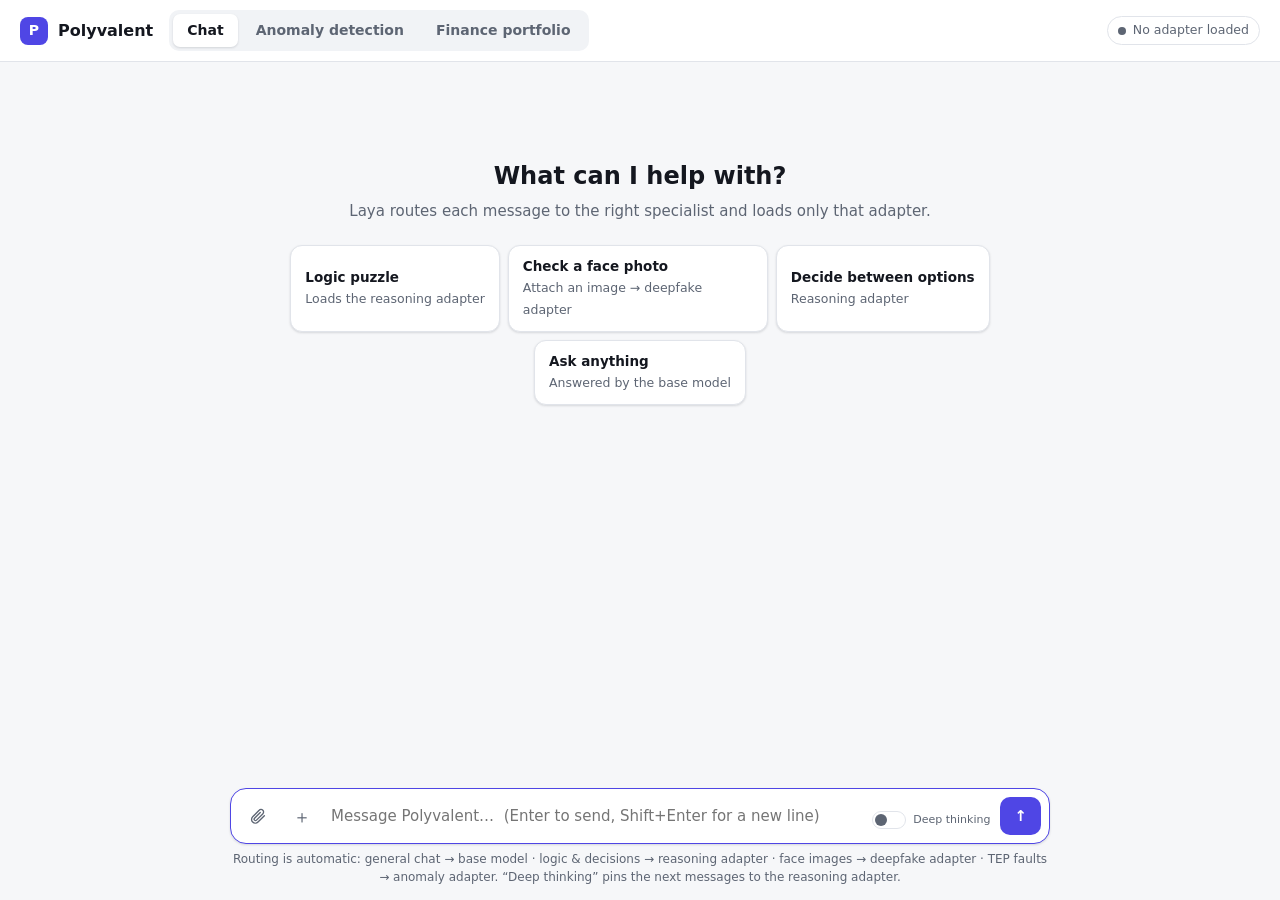
==== commit ad52e6d3: "feat(finance): integrate 3-mode Finance RL portfolio specialist with persistent JSON storage and one" ====
--- a/ui/index.html
+++ b/ui/index.html
@@ -103,6 +103,132 @@
   .meter { height: 6px; background: var(--border); border-radius: 99px; overflow: hidden; margin: 6px 0; }
   .meter > i { display: block; height: 100%; background: var(--accent); }
   .vcard.fake .meter > i { background: var(--bad); } .vcard.real .meter > i { background: var(--ok); }
+
+  /* YOLO Multi-Face Pipeline UI */
+  .yolo-banner {
+    display: flex; align-items: center; gap: 10px;
+    background: var(--accent-soft); border: 1.5px solid var(--accent);
+    border-radius: 9px; padding: 9px 12px; margin: 12px 0 10px;
+  }
+  .yolo-banner.passthrough {
+    background: var(--panel); border: 1px solid var(--border);
+  }
+  .yolo-banner.no-face {
+    background: var(--warn-soft); border: 1.5px solid var(--warn); color: var(--warn);
+  }
+  .yolo-icon { font-size: 20px; flex: none; line-height: 1; }
+  .yolo-info { flex: 1; min-width: 0; }
+  .yolo-title { font-weight: 700; font-size: 13.5px; color: var(--text); }
+  .yolo-desc { font-size: 12px; color: var(--muted); margin-top: 2px; }
+  .yolo-badge {
+    background: var(--accent); color: #fff; font-size: 11px; font-weight: 650;
+    padding: 3px 9px; border-radius: 99px; white-space: nowrap; flex: none;
+    letter-spacing: .02em;
+  }
+  .faces-canvas-wrap {
+    margin: 10px 0 12px; border: 1px solid var(--border); border-radius: 10px;
+    overflow: hidden; background: #0b0d11; position: relative; max-width: 100%;
+    box-shadow: var(--shadow);
+  }
+  .faces-canvas-wrap canvas {
+    display: block; width: 100%; height: auto; max-height: 380px; object-fit: contain; margin: 0 auto;
+  }
+  .faces-canvas-caption {
+    font-size: 12px; color: var(--muted); padding: 6px 10px;
+    background: var(--panel); border-top: 1px solid var(--border);
+    display: flex; justify-content: space-between; align-items: center; flex-wrap: wrap; gap: 6px;
+  }
+  .faces-caption-star { color: var(--accent); font-weight: 600; }
+  .faces-section-title {
+    font-size: 12px; font-weight: 700; text-transform: uppercase;
+    letter-spacing: .04em; color: var(--muted); margin: 12px 0 6px;
+    display: flex; justify-content: space-between; align-items: center; flex-wrap: wrap; gap: 6px;
+  }
+  .faces-agg-tag { font-weight: normal; text-transform: none; font-size: 11.5px; color: var(--muted); }
+  .faces-grid {
+    display: grid; grid-template-columns: repeat(auto-fit, minmax(210px, 1fr));
+    gap: 8px; margin-top: 6px;
+  }
+  .face-card {
+    background: var(--panel); border: 1px solid var(--border);
+    border-radius: 9px; padding: 9px 11px; font-size: 12.5px;
+    display: flex; flex-direction: column; gap: 5px;
+    cursor: pointer; user-select: none;
+    transition: transform .12s ease, box-shadow .15s ease, border-color .15s ease;
+  }
+  .face-card:hover {
+    transform: translateY(-2px);
+    box-shadow: 0 4px 14px rgba(0,0,0,0.12);
+  }
+  .face-card.selected {
+    border-color: var(--accent) !important;
+    box-shadow: 0 0 0 2px var(--accent);
+    background: var(--panel-2);
+  }
+  .face-card.is-primary {
+    border-color: var(--accent);
+    box-shadow: 0 0 0 1.5px var(--accent);
+  }
+  .face-card.fake { border-left: 4px solid var(--bad); }
+  .face-card.real { border-left: 4px solid var(--ok); }
+  .face-card-head {
+    display: flex; align-items: center; justify-content: space-between; gap: 6px; flex-wrap: wrap;
+  }
+  .face-tag { font-weight: 700; font-size: 13px; color: var(--text); }
+  .face-primary-badge {
+    font-size: 10px; font-weight: 700; text-transform: uppercase;
+    background: var(--accent-soft); color: var(--accent);
+    padding: 1px 6px; border-radius: 4px; letter-spacing: .03em;
+  }
+  .face-verdict-badge {
+    font-size: 11.5px; font-weight: 700; padding: 2px 7px; border-radius: 4px; white-space: nowrap;
+  }
+  .face-verdict-badge.real { background: var(--ok-soft); color: var(--ok); }
+  .face-verdict-badge.fake { background: var(--bad-soft); color: var(--bad); }
+  .face-meter { height: 4px; background: var(--border); border-radius: 99px; overflow: hidden; margin: 1px 0; }
+  .face-meter > i { display: block; height: 100%; }
+  .face-card.real .face-meter > i { background: var(--ok); }
+  .face-card.fake .face-meter > i { background: var(--bad); }
+  .face-meta { font-size: 11.5px; color: var(--muted); line-height: 1.35; }
+  .face-coords { font-size: 10.5px; font-family: var(--mono); color: var(--muted); margin-top: 2px; }
+  .face-card-footer {
+    display: flex; align-items: center; justify-content: space-between;
+    margin-top: 5px; padding-top: 5px; border-top: 1px solid var(--border);
+  }
+  .face-card-status {
+    font-size: 11px; font-weight: 600; display: inline-flex; align-items: center; gap: 4px;
+    color: var(--muted);
+  }
+  .face-card-status.active { color: var(--accent); font-weight: 700; }
+  .face-card-status.ready { color: var(--ok); }
+  .face-card-status.busy { color: var(--warn); }
+
+  .per-face-reasoning-panel {
+    margin-top: 14px; border: 1px solid var(--border); border-radius: 10px;
+    background: var(--panel); padding: 12px 14px; box-shadow: var(--shadow);
+  }
+  .reasoning-tabs-wrap {
+    display: flex; align-items: center; gap: 6px; flex-wrap: wrap; margin-bottom: 10px;
+  }
+  .reasoning-tab-lbl {
+    font-size: 11.5px; font-weight: 700; text-transform: uppercase; letter-spacing: .04em; color: var(--muted);
+  }
+  .reasoning-tab-btn {
+    border: 1px solid var(--border); background: var(--panel-2); color: var(--muted);
+    font-size: 12px; font-weight: 600; padding: 4px 10px; border-radius: 6px; cursor: pointer;
+    transition: all .12s ease; display: inline-flex; align-items: center; gap: 4px;
+  }
+  .reasoning-tab-btn:hover { border-color: var(--accent); color: var(--text); }
+  .reasoning-tab-btn.active { background: var(--accent); color: #fff; border-color: var(--accent); }
+  .face-reasoning-title-row {
+    display: flex; align-items: center; justify-content: space-between; margin-bottom: 8px; flex-wrap: wrap; gap: 6px;
+  }
+  .reasoning-title-text { font-weight: 700; font-size: 13.5px; color: var(--text); }
+  .reasoning-chars-pill { font-size: 11.5px; color: var(--muted); }
+  .face-reason-empty {
+    padding: 14px; text-align: center; background: var(--panel-2); border-radius: 8px; margin-top: 6px;
+  }
+  .face-reason-empty p { margin: 0 0 10px; color: var(--muted); font-size: 13px; }
 
   .composer-wrap { padding: 8px 16px 14px; }
   .composer { max-width: 820px; margin: 0 auto; background: var(--panel); border: 1px solid var(--border);
@@ -194,6 +320,11 @@
   .qa { display: flex; flex-direction: column; gap: 10px; margin-top: 10px; }
   .qa .q { font-weight: 600; } .qa .a { border-left: 2px solid var(--accent); padding-left: 10px; }
   .incident-head { display: flex; flex-wrap: wrap; gap: 10px; align-items: center; margin-bottom: 10px; }
+  .model-diag-box { background: var(--panel-2); border: 1px solid var(--border); border-radius: 10px; padding: 12px 14px; margin: 10px 0; }
+  .model-diag-tag { font-size: 11px; font-weight: 700; letter-spacing: .05em; text-transform: uppercase; margin-bottom: 4px; }
+  .model-diag-title { font-size: 15.5px; font-weight: 700; color: var(--text); }
+  .model-diag-meta { display: flex; gap: 14px; font-size: 12px; color: var(--muted); margin-top: 6px; flex-wrap: wrap; }
+  .model-diag-meta b { color: var(--text); font-weight: 600; }
   .hidden { display: none !important; }
 
   /* ---------------- finance ---------------- */
@@ -217,6 +348,7 @@
     .bar { grid-template-columns: 110px 1fr 40px; }
   }
 </style>
+<link rel="stylesheet" href="/ui/finance.css">
 </head>
 <body>
 <header class="top">
@@ -224,7 +356,7 @@
   <nav class="tabs" role="tablist" aria-label="Workspaces">
     <button role="tab" id="tab-chat" aria-controls="view-chat" data-view="chat">Chat</button>
     <button role="tab" id="tab-anomaly" aria-controls="view-anomaly" data-view="anomaly"><span class="lg">Anomaly detection</span><span class="sm">Anomaly</span></button>
-    <button role="tab" id="tab-finance" aria-controls="view-finance" data-view="finance"><span class="lg">Finance portfolio</span><span class="sm">Finance</span> <span class="soon">Soon</span></button>
+    <button role="tab" id="tab-finance" aria-controls="view-finance" data-view="finance"><span class="lg">Finance portfolio</span><span class="sm">Finance</span></button>
   </nav>
   <div class="spacer"></div>
   <span class="pill badge-stub" id="stubBadge" title="FINAL_STUB_GENERATION=1: placeholder text, no model weights">Demo mode</span>
@@ -274,8 +406,9 @@
       <aside class="an-side">
         <div class="card">
           <h3>Simulation</h3>
-          <label class="f" for="scenario">Test-set run</label>
-          <select id="scenario"></select>
+          <label class="f" for="scenario">Input condition</label>
+          <select id="scenario"><option value="mixed">Mixed (blind draw)</option><option value="normal">Normal</option><option value="fault">Fault (any ID)</option></select>
+          <button class="btn" id="drawRun">Draw another run</button>
           <div id="dsInfo" class="note"></div>
           <label class="f">Playback speed</label>
           <div class="seg" id="speed">
@@ -285,9 +418,9 @@
             <button class="btn primary" id="playBtn" style="flex:1">Start</button>
             <button class="btn" id="resetBtn" title="Rewind to the start">↺</button>
           </div>
-          <label class="check"><input type="checkbox" id="autoDiag" checked> Diagnose automatically on alarm</label>
-          <label class="check"><input type="checkbox" id="pauseOnEvent" checked> Pause when an event is confirmed</label>
-          <label class="check"><input type="checkbox" id="showTruth"> Show dataset fault label</label>
+          <label class="check"><input type="checkbox" id="autoDiag" checked> Diagnose automatically when event evidence is ready</label>
+          <label class="check"><input type="checkbox" id="pauseOnEvent" checked> Pause at alarm onset and event confirmation</label>
+          <label class="check"><input type="checkbox" id="showTruth" checked> Show dataset fault label</label>
           <div id="truthLine" class="note hidden"></div>
         </div>
         <div class="card" style="margin-top:16px">
@@ -296,7 +429,7 @@
         </div>
         <div class="card" style="margin-top:16px">
           <h3>How it works</h3>
-          <div class="note" style="margin-top:0">The run is replayed sample by sample (3 min of plant time each). The detector scores every sample against a fault-free baseline; after several consecutive alarms an event is confirmed and its structured evidence is routed through Laya to the <b>TEP anomaly adapter</b>, which writes the root-cause report. The model only ever sees the evidence, never the raw series.</div>
+          <div class="note" style="margin-top:0">The run is replayed sample by sample (3 min of plant time each). The trained detector scores overlapping sensor windows. Consecutive alarms confirm an event. When the event closes, the classifier evaluates its evidence and the adapter can write a root-cause report. The selected fault ID only chooses the input run.</div>
         </div>
       </aside>
 
@@ -340,6 +473,7 @@
             <span class="spacer"></span>
             <button class="btn" id="diagBtn">Diagnose with adapter</button>
           </div>
+          <div id="incClassification" class="hidden"></div>
           <div class="twocol">
             <div>
               <div class="lbl note" style="margin:0 0 6px">Evidence handed to the adapter</div>
@@ -380,22 +514,83 @@
 
   <!-- ======================= FINANCE ======================= -->
   <section class="view" id="view-finance" role="tabpanel" aria-labelledby="tab-finance">
-    <div class="card soon-card">
-          <h2>Finance portfolio</h2>
-      <p>Coming soon. This workspace will host a portfolio adapter routed by Laya, alongside the existing specialists.</p>
-      <ul>
-        <li>Holdings overview and allocation</li>
-        <li>Risk and exposure analysis</li>
-        <li>Grounded, explainable recommendations</li>
-      </ul>
+<div class="fin-layout">
+  <aside class="fin-side" aria-label="Portfolio controls">
+    <div class="card">
+      <h3>Simulation</h3>
+      <div class="note" id="fin-subtitle">Nifty 49 Equities · InternVL3-2B State RL</div>
+      <label class="f" for="fin-mode">Simulation mode</label>
+      <select id="fin-mode" aria-label="Simulation mode">
+        <option value="benchmark">1. Final Benchmark Replay (Jan 2025 – Jan 2026)</option>
+        <option value="ytd">2. 2026 YTD History Replay (Jan 1, 2026 – Yesterday)</option>
+        <option value="live">3. Live Real-Time Market (Jan 2026 – Today / Tomorrow)</option>
+      </select>
+      <div id="fin-playback-tools">
+        <label class="f" for="fin-speed">Playback speed</label>
+        <select id="fin-speed" aria-label="Playback speed"><option value="500">Normal speed</option><option value="80">Fast playback</option><option value="1500">Slow playback</option></select>
+      </div>
+      <div class="fin-buttons">
+        <button class="btn primary" id="fin-play">▶ Start simulation</button>
+        <button class="btn" id="fin-day">Next day</button>
+        <button class="btn" id="fin-rebalance">Next rebalance</button>
+        <button class="btn" id="fin-live-refresh" style="display:none;">🔄 Fetch Live Quotes</button>
+        <button class="btn primary" id="fin-live-decide" style="display:none;">🤖 Run Model Decision</button>
+        <button class="btn" id="fin-live-settle" style="display:none;background:#2e7d32;color:#fff;">📌 Settle &amp; Close Today</button>
+        <button class="btn" id="fin-live-advance" style="display:none;">⚡ Step Live Day</button>
+      </div>
+      <div class="fin-status" id="fin-status" role="status"><span class="dot"></span><span id="fin-statusText">Preparing your portfolio…</span></div>
+      <div class="fin-progress" aria-label="Simulation progress"><i id="fin-progress" style="width:0%"></i></div>
+      <div class="note" id="fin-sessionInfo">1 January 2025 – 30 January 2026<br>270 trading sessions</div>
     </div>
+    <form class="card" id="fin-settings">
+      <h3>Paper account</h3>
+      <label class="f" for="fin-capital">Starting capital (INR)</label>
+      <input class="fin-capital" id="fin-capital" type="number" min="100" max="10000000" step="any" value="100000" required>
+      <button class="btn fin-reset" type="submit">Reset portfolio</button>
+      <div class="note" id="fin-resetNote">Restarts the same historical period with a fresh account.</div>
+    </form>
+    <details class="card"><summary>About this demonstration</summary>
+      <p class="note">The selected state-aware InternVL3-2B + LoRA RL adapter evaluates all 49 Nifty equities using live portfolio state and market technical indicators.</p>
+      <p class="note" id="fin-modeDesc">Mode 1 replays the primary 2025–2026 benchmark (+14.53% return). Mode 2 replays the 2026 daily trading history up to yesterday. Mode 3 continues from yesterday's portfolio on real-time live market data.</p>
+      <p class="note">Decision records show actual allocations, inputs and accounting. Generated Finance conversation was removed after factual testing.</p>
+      <p class="note" id="fin-source"></p>
+    </details>
+  </aside>
+  <div class="fin-main">
+    <div class="fin-heading"><div><h2>Your paper portfolio</h2><div class="note" id="fin-headlineNote">Watch the trained portfolio act as the market unfolds.</div></div><span class="pill" id="fin-date">—</span></div>
+    <div id="fin-error" class="error" role="alert" hidden></div>
+    <div class="kpis" aria-label="Portfolio overview">
+      <div class="kpi"><div class="k">Portfolio value</div><div class="v" id="fin-equity">—</div><small id="fin-initial">—</small></div>
+      <div class="kpi"><div class="k">Net gain / loss</div><div class="v" id="fin-gain">—</div><small id="fin-return">—</small></div>
+      <div class="kpi"><div class="k">Largest decline from peak</div><div class="v" id="fin-drawdown">—</div><small>Over the revealed history</small></div>
+      <div class="kpi"><div class="k">Trading fees</div><div class="v" id="fin-fees">—</div><small>Already deducted</small></div>
+    </div>
+    <div class="fin-columns">
+      <div class="fin-stack">
+      <div class="card">
+        <div class="fin-toolbar"><h3>Portfolio performance</h3><label class="check" style="margin:0"><input id="fin-compare" type="checkbox" checked> Show benchmarks</label></div>
+        <div class="note" id="fin-range">—</div>
+        <svg id="fin-chart" class="chart" viewBox="0 0 800 285" role="img" aria-label="Portfolio value through the current simulation date"></svg>
+        <div class="legend"><span><i class="fin-chart-legend" style="background:var(--accent)"></i>Trained portfolio</span><span><i class="fin-chart-legend" style="background:var(--muted)"></i>Untrained reference</span><span><i class="fin-chart-legend" style="background:var(--warn)"></i>Buy-and-hold</span></div>
+        <p class="note">Net of modeled fees · INR · Same stocks and dates</p>
+      </div>
+      <section class="card"><div class="fin-toolbar"><h3>Your holdings</h3><div class="fin-holdings-tools"><input id="fin-search" type="text" aria-label="Find a holding" placeholder="Find a stock…"><button class="btn" id="fin-exportHoldings">Export</button></div></div><div class="note" id="fin-holdingsCount">—</div><div class="scroll"><table><thead><tr><th>Stock</th><th>Value</th><th>Weight</th><th>Market P&amp;L¹</th></tr></thead><tbody id="fin-holdings"></tbody></table></div><p class="note" id="fin-cash"></p><p class="note">¹ Cumulative contribution before portfolio fees; not tax-lot realized profit.</p></section>
+      </div>
+      <div class="fin-stack">
+      <section class="card" aria-label="Decision inspector"><h3>Decision record <span class="sub">InternVL3-2B</span></h3><p class="note">Select an activity to inspect its recorded inputs and allocation.</p><div id="fin-decision"><div class="empty">Your first allocation will appear here.<br>Start the simulation to let the adapter act.</div></div></section>
+      <section class="card"><div class="fin-toolbar"><h3>Portfolio activity</h3><button class="btn" id="fin-exportActivity">Export activity</button></div><p class="note">Simulated purchases, sales and execution records</p><div id="fin-activity"></div><button class="btn fin-more" id="fin-more" hidden>Show more</button></section>
+      </div>
+    </div>
+  </div>
+</div>
   </section>
 </main>
 
+<script src="/ui/finance.js"></script>
 <script>
 /* ============================== shared ============================== */
 const $ = id => document.getElementById(id);
-const TASK_LABEL = { general: 'Base model', reasoning: 'Reasoning adapter', deepfake: 'Deepfake adapter', anomaly: 'Anomaly adapter' };
+const TASK_LABEL = { general: 'Base model', reasoning: 'Reasoning adapter', deepfake: 'Deepfake adapter', anomaly: 'Anomaly adapter', finance: 'Finance adapter', finance_policy: 'Nifty trading adapter', internvl3_state_rl: 'InternVL3 State RL' };
 
 function esc(s) { return String(s).replace(/[&<>"']/g, c => ({ '&': '&amp;', '<': '&lt;', '>': '&gt;', '"': '&quot;', "'": '&#39;' }[c])); }
 
@@ -494,6 +689,8 @@
   if (location.hash !== '#' + v) history.replaceState(null, '', '#' + v);
   if (v === 'anomaly') { anomalyInit(); requestAnimationFrame(drawAll); }
   if (v === 'chat') $('box').focus();
+  if (v === 'finance') { if (window.FinanceWorkspace) window.FinanceWorkspace.show(); }
+  else { if (window.FinanceWorkspace) window.FinanceWorkspace.hide(); }
 }
 document.querySelectorAll('nav.tabs button').forEach((b, idx, all) => {
   b.onclick = () => showView(b.dataset.view);
@@ -574,7 +771,7 @@
 }
 function addThinking(ui, text) {
   if (!ui.think) {
-    const d = document.createElement('details'); d.className = 'think';
+    const d = document.createElement('details'); d.className = 'think'; d.open = true;
     const s = document.createElement('summary'); const b = document.createElement('div'); b.className = 'thinkbody';
     d.append(s, b); ui.bubble.insertBefore(d, ui.ans);
     ui.think = d; ui.thinkBody = b; ui.thinkSum = s;
@@ -582,14 +779,426 @@
   ui.thinkBody.textContent += text; ui.thinkChars += text.length;
   ui.thinkSum.textContent = 'Reasoning · ' + ui.thinkChars.toLocaleString() + ' chars';
 }
+function drawFaceBoxesOnCanvas(canvas, imgUrl, faces, primaryId, onFaceClick) {
+  const img = new Image();
+  img.crossOrigin = 'anonymous';
+  img.onload = () => {
+    canvas.width = img.naturalWidth;
+    canvas.height = img.naturalHeight;
+    canvas._img = img;
+    canvas._faces = faces;
+    canvas._selectedId = primaryId;
+    canvas._primaryId = primaryId;
+
+    function renderCanvas() {
+      const ctx = canvas.getContext('2d');
+      ctx.drawImage(img, 0, 0);
+
+      const maxDim = Math.max(img.naturalWidth, img.naturalHeight);
+      const baseScale = Math.max(0.6, maxDim / 1000);
+      const lineWidth = Math.max(3, Math.round(4 * baseScale));
+      const fontSize = Math.max(13, Math.round(20 * baseScale));
+      ctx.font = `bold ${fontSize}px system-ui, -apple-system, sans-serif`;
+
+      faces.forEach(f => {
+        if (!f.box || f.box.length < 4) return;
+        const [x1, y1, x2, y2] = f.box;
+        const w = x2 - x1;
+        const h = y2 - y1;
+        const isSelected = (Number(f.face_id) === Number(canvas._selectedId));
+        const isPrimary = (Number(f.face_id) === Number(canvas._primaryId));
+        const isFake = (String(f.verdict || '').toUpperCase() === 'FAKE');
+        const boxColor = isFake ? '#ef4444' : '#22c55e';
+
+        // Translucent box fill
+        ctx.fillStyle = isFake ? 'rgba(239, 68, 68, 0.14)' : 'rgba(34, 197, 94, 0.14)';
+        if (isSelected) {
+          ctx.fillStyle = isFake ? 'rgba(239, 68, 68, 0.28)' : 'rgba(34, 197, 94, 0.28)';
+        }
+        ctx.fillRect(x1, y1, w, h);
+
+        // Box stroke
+        ctx.lineWidth = lineWidth + (isSelected ? Math.max(2, Math.round(3 * baseScale)) : 0);
+        ctx.strokeStyle = isSelected ? '#38bdf8' : (isPrimary ? '#f59e0b' : boxColor);
+        ctx.strokeRect(x1, y1, w, h);
+
+        // Label
+        const fConf = Math.max(0, Math.min(100, Number(f.confidence) * 100));
+        const label = `Face #${f.face_id}: ${f.verdict} ${fConf.toFixed(1)}%${isPrimary ? ' ★' : ''}${isSelected ? ' 👁' : ''}`;
+        const textMetrics = ctx.measureText(label);
+        const paddingX = Math.round(9 * baseScale);
+        const paddingY = Math.round(5 * baseScale);
+        const badgeW = textMetrics.width + paddingX * 2;
+        const badgeH = fontSize + paddingY * 2;
+
+        let badgeY = y1 - badgeH;
+        if (badgeY < 0) badgeY = y1;
+        let badgeX = Math.max(0, Math.min(x1, img.naturalWidth - badgeW));
+
+        ctx.fillStyle = isFake ? '#dc2626' : (isPrimary ? '#b45309' : '#15803d');
+        if (isSelected) ctx.fillStyle = '#0284c7';
+        ctx.fillRect(badgeX, badgeY, badgeW, badgeH);
+
+        ctx.strokeStyle = isSelected ? '#7dd3fc' : (isPrimary ? '#fbbf24' : 'rgba(255,255,255,0.3)');
+        ctx.lineWidth = Math.max(1.5, Math.round(2 * baseScale));
+        ctx.strokeRect(badgeX, badgeY, badgeW, badgeH);
+
+        ctx.fillStyle = '#ffffff';
+        ctx.textBaseline = 'top';
+        ctx.fillText(label, badgeX + paddingX, badgeY + paddingY);
+      });
+    }
+
+    canvas._renderCanvas = renderCanvas;
+    renderCanvas();
+
+    canvas.style.cursor = 'pointer';
+    canvas.onclick = (e) => {
+      const rect = canvas.getBoundingClientRect();
+      const scaleX = canvas.width / rect.width;
+      const scaleY = canvas.height / rect.height;
+      const clickX = (e.clientX - rect.left) * scaleX;
+      const clickY = (e.clientY - rect.top) * scaleY;
+      for (const f of faces) {
+        if (!f.box || f.box.length < 4) continue;
+        const [x1, y1, x2, y2] = f.box;
+        if (clickX >= x1 && clickX <= x2 && clickY >= y1 && clickY <= y2) {
+          canvas._selectedId = f.face_id;
+          renderCanvas();
+          if (onFaceClick) onFaceClick(f.face_id);
+          break;
+        }
+      }
+    };
+  };
+  img.src = imgUrl;
+}
+
 function verdictCard(ui, ev) {
   const cls = String(ev.verdict || '').toLowerCase();
   const conf = Math.max(0, Math.min(100, Number(ev.confidence) * 100));
-  const card = document.createElement('div'); card.className = 'vcard ' + cls;
-  card.innerHTML = `<div class="row" style="justify-content:space-between"><span class="big">${esc(ev.verdict)}</span><span>${conf.toFixed(1)}% confidence</span></div>
+  const card = document.createElement('div');
+  card.className = 'vcard ' + cls;
+
+  let yoloHtml = '';
+  const path = ev.routing_path || (ev.faces && ev.faces.length > 1 ? 'per_face' : 'passthrough');
+  const faces = Array.isArray(ev.faces) ? ev.faces : [];
+  const primaryId = ev.primary_face_id || (faces.length > 0 ? faces[0].face_id : 1);
+
+  if (path === 'per_face' && faces.length > 0) {
+    yoloHtml += `
+      <div class="yolo-banner">
+        <div class="yolo-icon">🎯</div>
+        <div class="yolo-info">
+          <div class="yolo-title">YOLOv8 Multi-Face Pipeline Activated</div>
+          <div class="yolo-desc">Detected ${faces.length} faces · 30% background context crops evaluated independently</div>
+        </div>
+        <span class="yolo-badge">${faces.length} Faces Evaluated</span>
+      </div>
+      <div class="faces-canvas-wrap">
+        <canvas class="faces-canvas"></canvas>
+        <div class="faces-canvas-caption">
+          <span><b>YOLOv8 Face Detection &amp; Forensic Overlays</b> (click any face box or card below to view its reasoning)</span>
+          <span class="faces-caption-star">★ Decisive primary face: Face #${primaryId}</span>
+        </div>
+      </div>
+      <div class="faces-section-title">
+        <span>Per-Face Forensic Breakdown</span>
+        <span class="faces-agg-tag">Aggregated: Worst-Case Threat Model (Max Risk)</span>
+      </div>
+      <div class="faces-grid">
+    `;
+
+    faces.forEach(f => {
+      const fCls = String(f.verdict || '').toLowerCase();
+      const fConf = Math.max(0, Math.min(100, Number(f.confidence) * 100));
+      const isPrimary = (Number(f.face_id) === Number(primaryId));
+      const coords = f.box ? `[${Math.round(f.box[0])}, ${Math.round(f.box[1])}] → [${Math.round(f.box[2])}, ${Math.round(f.box[3])}]` : '';
+      const dims = f.box ? `${Math.round(f.box[2] - f.box[0])}×${Math.round(f.box[3] - f.box[1])} px` : '';
+
+      yoloHtml += `
+        <div class="face-card ${fCls} ${isPrimary ? 'selected is-primary' : ''}" data-face-id="${f.face_id}">
+          <div class="face-card-head">
+            <span class="face-tag">Face #${f.face_id}</span>
+            ${isPrimary ? '<span class="face-primary-badge">★ Decisive (Highest Risk)</span>' : ''}
+            <span class="face-verdict-badge ${fCls}">${esc(f.verdict)} ${fConf.toFixed(1)}%</span>
+          </div>
+          <div class="face-meter"><i style="width:${fConf}%"></i></div>
+          <div class="face-meta"><b>Hotspots:</b> ${esc(f.hotspots || '—')}</div>
+          ${coords ? `<div class="face-coords">${coords} (${dims})</div>` : ''}
+          <div class="face-card-footer">
+            <span class="face-card-status ${isPrimary ? 'active' : ''}">
+              ${isPrimary ? '👁 Viewing reasoning' : (f.reasoning ? '✓ Reasoning ready · Click to view' : 'Click to view reasoning')}
+            </span>
+          </div>
+        </div>
+      `;
+    });
+
+    yoloHtml += `
+      </div>
+      <div class="per-face-reasoning-panel">
+        <div class="reasoning-tabs-wrap">
+          <span class="reasoning-tab-lbl">Reasoning:</span>
+          ${faces.map(f => {
+            const isPri = (Number(f.face_id) === Number(primaryId));
+            return `<button type="button" class="reasoning-tab-btn ${isPri ? 'active' : ''}" data-face-id="${f.face_id}">Face #${f.face_id}${isPri ? ' ★' : ''}</button>`;
+          }).join('')}
+        </div>
+        <div class="face-reasoning-title-row">
+          <span class="reasoning-title-text">Forensic Reasoning — Face #${primaryId}${faces.find(x => x.face_id === primaryId) ? ` (${faces.find(x => x.face_id === primaryId).verdict})` : ''}</span>
+          <span class="reasoning-chars-pill"></span>
+        </div>
+        <details class="think face-think" style="margin:8px 0; display:none;">
+          <summary>Deliberation</summary>
+          <div class="thinkbody face-think-body"></div>
+        </details>
+        <div class="md face-reasoning-output" style="margin-top:6px;"></div>
+      </div>
+    `;
+  } else if (path === 'passthrough') {
+    yoloHtml += `
+      <div class="yolo-banner passthrough">
+        <div class="yolo-icon">👤</div>
+        <div class="yolo-info">
+          <div class="yolo-title">YOLO Face Detection: Portrait Passthrough Mode</div>
+          <div class="yolo-desc">1 face detected filling ≥ 5% of frame (portrait) → evaluated via validated full-image path</div>
+        </div>
+        <span class="yolo-badge" style="background:var(--ok); color:#fff;">Single Portrait</span>
+      </div>
+    `;
+  } else if (path === 'no_face') {
+    yoloHtml += `
+      <div class="yolo-banner no-face">
+        <div class="yolo-icon">🔍</div>
+        <div class="yolo-info">
+          <div class="yolo-title">YOLO Face Detection: No Faces Detected</div>
+          <div class="yolo-desc">No faces detected above the 96px minimum size gate → full-image fallback applied</div>
+        </div>
+        <span class="yolo-badge" style="background:var(--warn); color:#fff;">0 Faces</span>
+      </div>
+    `;
+  }
+
+  card.innerHTML = `
+    <div class="row" style="justify-content:space-between">
+      <span class="big">${esc(ev.verdict)}</span>
+      <span>${conf.toFixed(1)}% confidence</span>
+    </div>
     <div class="meter"><i style="width:${conf}%"></i></div>
-    <div><b>Hotspots:</b> ${esc(ev.hotspots || '—')}</div><div class="note" style="margin-top:2px">Spectrum: ${esc(ev.spectral || '')}</div>`;
+    <div><b>Hotspots:</b> ${esc(ev.hotspots || '—')}</div>
+    <div class="note" style="margin-top:2px">Spectrum: ${esc(ev.spectral || '')}</div>
+    ${yoloHtml}
+  `;
+
   ui.bubble.insertBefore(card, ui.bubble.firstChild);
+
+  // Set up multi-face state and interactive selection if in per_face mode
+  if (path === 'per_face' && faces.length > 0) {
+    ui.ans.style.display = 'none';
+    ui.faceReasonings = {};
+    ui.currentFaceId = primaryId;
+
+    faces.forEach(f => {
+      ui.faceReasonings[f.face_id] = {
+        text: f.reasoning || '',
+        thinking: '',
+        done: Boolean(f.reasoning),
+        status: f.reasoning ? 'ready' : (Number(f.face_id) === Number(primaryId) ? 'generating' : 'pending'),
+        verdict: f.verdict,
+        confidence: f.confidence,
+        hotspots: f.hotspots,
+        is_primary: (Number(f.face_id) === Number(primaryId)),
+      };
+    });
+
+    const canvas = card.querySelector('.faces-canvas');
+    const wrap = card.querySelector('.faces-canvas-wrap');
+    let imgUrl = ui.imgUrl;
+    if (!imgUrl) {
+      const imgs = thread.querySelectorAll('.msg.user img');
+      if (imgs.length) imgUrl = imgs[imgs.length - 1].src;
+    }
+
+    const titleEl = card.querySelector('.reasoning-title-text');
+    const charsEl = card.querySelector('.reasoning-chars-pill');
+    const thinkEl = card.querySelector('.face-think');
+    const thinkBodyEl = card.querySelector('.face-think-body');
+    const outputEl = card.querySelector('.face-reasoning-output');
+
+    ui.updateFaceStatus = function(fid) {
+      const fCard = card.querySelector(`.face-card[data-face-id="${fid}"]`);
+      if (!fCard) return;
+      const st = fCard.querySelector('.face-card-status');
+      if (!st) return;
+      const data = ui.faceReasonings[fid] || {};
+      const isSelected = (Number(ui.currentFaceId) === Number(fid));
+      if (isSelected) {
+        st.className = 'face-card-status active';
+        st.innerHTML = '👁 Viewing reasoning';
+      } else if (data.done) {
+        st.className = 'face-card-status ready';
+        st.innerHTML = '✓ Reasoning ready · Click to view';
+      } else if (data.status === 'generating') {
+        st.className = 'face-card-status busy';
+        st.innerHTML = '⏳ Generating reasoning…';
+      } else {
+        st.className = 'face-card-status';
+        st.innerHTML = 'Click to view reasoning';
+      }
+    };
+
+    ui.selectFace = function(fid) {
+      ui.currentFaceId = fid;
+
+      // Update card selections in grid
+      card.querySelectorAll('.face-card').forEach(el => {
+        const isThis = Number(el.dataset.faceId) === Number(fid);
+        el.classList.toggle('selected', isThis);
+        ui.updateFaceStatus(Number(el.dataset.faceId));
+      });
+
+      // Update tab buttons
+      card.querySelectorAll('.reasoning-tab-btn').forEach(btn => {
+        btn.classList.toggle('active', Number(btn.dataset.faceId) === Number(fid));
+      });
+
+      // Update canvas highlight
+      if (canvas && canvas._renderCanvas) {
+        canvas._selectedId = fid;
+        canvas._renderCanvas();
+      }
+
+      // Update reasoning view
+      const data = ui.faceReasonings[fid] || { text: '', thinking: '', done: false, status: 'pending' };
+      const fMeta = faces.find(x => Number(x.face_id) === Number(fid)) || {};
+      const fVerd = fMeta.verdict || data.verdict || '';
+      const fConf = fMeta.confidence ? (fMeta.confidence * 100).toFixed(1) + '%' : '';
+      const isPri = (Number(fid) === Number(primaryId));
+
+      if (titleEl) {
+        titleEl.innerHTML = `Forensic Reasoning — Face #${fid} ${fVerd ? `(${esc(fVerd)} ${fConf})` : ''}${isPri ? ' ★ Decisive' : ''}`;
+      }
+      if (charsEl) {
+        charsEl.textContent = data.text ? `${data.text.length.toLocaleString()} chars` : '';
+      }
+
+      // Deliberation / Thinking
+      if (thinkEl && thinkBodyEl) {
+        if (data.thinking) {
+          thinkEl.style.display = '';
+          thinkBodyEl.textContent = data.thinking;
+          thinkEl.querySelector('summary').textContent = `Deliberation (Face #${fid}) · ${data.thinking.length.toLocaleString()} chars`;
+        } else {
+          thinkEl.style.display = 'none';
+        }
+      }
+
+      // Output body
+      if (outputEl) {
+        if (data.text) {
+          outputEl.innerHTML = md(data.text);
+        } else if (data.status === 'generating') {
+          outputEl.innerHTML = `<p class="typing" style="margin:4px 0;">Generating forensic reasoning for Face #${fid}…</p>`;
+        } else {
+          outputEl.innerHTML = `
+            <div class="face-reason-empty">
+              <p>No reasoning generated yet for Face #${fid}.</p>
+              <button type="button" class="btn primary" onclick="window._requestFaceReasoning(${fid})">Generate Reasoning for Face #${fid}</button>
+            </div>
+          `;
+        }
+      }
+      scrollDown();
+    };
+
+    ui.updateThinking = function(fid) {
+      if (Number(ui.currentFaceId) !== Number(fid)) return;
+      const data = ui.faceReasonings[fid] || {};
+      if (thinkEl && thinkBodyEl && data.thinking) {
+        thinkEl.style.display = '';
+        thinkBodyEl.textContent = data.thinking;
+        thinkEl.querySelector('summary').textContent = `Deliberation (Face #${fid}) · ${data.thinking.length.toLocaleString()} chars`;
+        scrollDown();
+      }
+    };
+
+    ui.updateText = function(fid) {
+      if (Number(ui.currentFaceId) !== Number(fid)) return;
+      const data = ui.faceReasonings[fid] || {};
+      if (outputEl && data.text) {
+        outputEl.innerHTML = md(data.text);
+        if (charsEl) charsEl.textContent = `${data.text.length.toLocaleString()} chars`;
+        scrollDown();
+      }
+    };
+
+    // Wire click events
+    card.querySelectorAll('.face-card').forEach(el => {
+      el.onclick = () => ui.selectFace(Number(el.dataset.faceId));
+    });
+    card.querySelectorAll('.reasoning-tab-btn').forEach(btn => {
+      btn.onclick = () => ui.selectFace(Number(btn.dataset.faceId));
+    });
+
+    // Draw canvas
+    if (canvas && imgUrl) {
+      drawFaceBoxesOnCanvas(canvas, imgUrl, faces, primaryId, (clickedId) => {
+        ui.selectFace(clickedId);
+      });
+    } else if (wrap) {
+      wrap.style.display = 'none';
+    }
+
+    // Set initial face reasoning view
+    ui.selectFace(primaryId);
+
+    // Global on-demand requester for ungenerated faces
+    window._requestFaceReasoning = async function(fid) {
+      ui.selectFace(fid);
+      if (!ui.faceReasonings[fid]) {
+        ui.faceReasonings[fid] = { text: '', thinking: '', done: false, status: 'generating' };
+      }
+      ui.faceReasonings[fid].status = 'generating';
+      ui.updateFaceStatus(fid);
+      ui.selectFace(fid);
+
+      let imgB64 = ui.imgB64;
+      if (!imgB64 && imgUrl && imgUrl.startsWith('data:')) {
+        imgB64 = imgUrl.split(',')[1];
+      }
+
+      try {
+        await sse('/chat/reason_face', {
+          conversation_id: conversationId,
+          face_id: fid,
+          image_base64: imgB64,
+        }, ev => {
+          if (ev.event === 'face_start') {
+            ui.faceReasonings[fid].status = 'generating';
+            ui.updateFaceStatus(fid);
+          } else if (ev.event === 'thinking') {
+            ui.faceReasonings[fid].thinking = (ui.faceReasonings[fid].thinking || '') + (ev.text || '');
+            ui.updateThinking(fid);
+          } else if (ev.event === 'token') {
+            ui.faceReasonings[fid].text = (ui.faceReasonings[fid].text || '') + (ev.text || '');
+            ui.updateText(fid);
+          } else if (ev.event === 'face_done') {
+            ui.faceReasonings[fid].done = true;
+            ui.faceReasonings[fid].status = 'ready';
+            if (ev.text) ui.faceReasonings[fid].text = ev.text;
+            if (ev.thinking) ui.faceReasonings[fid].thinking = ev.thinking;
+            ui.updateFaceStatus(fid);
+            ui.selectFace(fid);
+          }
+        });
+      } catch (err) {
+        ui.faceReasonings[fid].status = 'error';
+        ui.updateFaceStatus(fid);
+        if (outputEl) outputEl.innerHTML = `<p class="notice">Could not generate reasoning: ${esc(err.message || err)}</p>`;
+      }
+    };
+  }
 }
 
 function setBusy(on) {
@@ -606,7 +1215,10 @@
   box.value = ''; autosize();
   const img = attached; clearAttachment();
   userMsg(message, img && img.url);
-  const ui = assistantMsg(); scrollDown(true);
+  const ui = assistantMsg();
+  ui.imgUrl = img ? img.url : null;
+  ui.imgB64 = img ? img.b64 : null;
+  scrollDown(true);
   controller = new AbortController(); setBusy(true); pollStatus(true);
   let gotAnswer = false, gotNotice = false, verdictLine = '', started = false;
   const begin = () => { if (!started) { started = true; ui.ans.classList.remove('typing'); ui.ans.textContent = ''; ui.ans.classList.add('cursor'); } };
@@ -639,11 +1251,59 @@
           refreshStatus();
           break;
         }
-        case 'token': begin(); ui.text += ev.text; gotAnswer = true; renderAnswer(ui); break;
-        case 'thinking': begin(); addThinking(ui, ev.text); break;
+        case 'face_start':
+          begin();
+          if (ui.faceReasonings) {
+            const fid = ev.face_id;
+            if (!ui.faceReasonings[fid]) ui.faceReasonings[fid] = { text: '', thinking: '', done: false, status: 'generating' };
+            ui.faceReasonings[fid].status = 'generating';
+            if (ui.updateFaceStatus) ui.updateFaceStatus(fid);
+            if (ui.selectFace && (Number(ui.currentFaceId) === Number(fid) || ev.is_primary)) {
+              ui.selectFace(fid);
+            }
+          }
+          break;
+        case 'token':
+          begin();
+          if (ui.faceReasonings && ev.face_id) {
+            const fid = ev.face_id;
+            if (!ui.faceReasonings[fid]) ui.faceReasonings[fid] = { text: '', thinking: '', done: false, status: 'generating' };
+            ui.faceReasonings[fid].text += (ev.text || '');
+            if (ui.updateText) ui.updateText(fid);
+          } else {
+            ui.text += ev.text; gotAnswer = true; renderAnswer(ui);
+          }
+          break;
+        case 'thinking':
+          begin();
+          if (ui.faceReasonings && ev.face_id) {
+            const fid = ev.face_id;
+            if (!ui.faceReasonings[fid]) ui.faceReasonings[fid] = { text: '', thinking: '', done: false, status: 'generating' };
+            ui.faceReasonings[fid].thinking += (ev.text || '');
+            if (ui.updateThinking) ui.updateThinking(fid);
+          } else {
+            addThinking(ui, ev.text);
+          }
+          break;
+        case 'face_done':
+          if (ui.faceReasonings) {
+            const fid = ev.face_id;
+            if (!ui.faceReasonings[fid]) ui.faceReasonings[fid] = { text: '', thinking: '', done: true };
+            ui.faceReasonings[fid].done = true;
+            ui.faceReasonings[fid].status = 'ready';
+            if (ev.text) ui.faceReasonings[fid].text = ev.text;
+            if (ev.thinking) ui.faceReasonings[fid].thinking = ev.thinking;
+            if (ui.updateFaceStatus) ui.updateFaceStatus(fid);
+            if (ui.selectFace && Number(ui.currentFaceId) === Number(fid)) {
+              ui.selectFace(fid);
+            }
+          }
+          break;
         case 'verdict':
           begin(); verdictCard(ui, ev); gotAnswer = true;
-          verdictLine = `Verdict: ${ev.verdict} (${(Number(ev.confidence) * 100).toFixed(1)}%) — ${ev.hotspots || ''}`;
+          verdictLine = `Verdict: ${ev.verdict} (${(Number(ev.confidence) * 100).toFixed(1)}%)` +
+            (ev.faces && ev.faces.length > 1 ? ` across ${ev.faces.length} detected faces` : '') +
+            ` — ${ev.hotspots || ''}`;
           break;
         case 'notice': begin(); ui.text = ''; ui.ans.innerHTML = `<p class="notice">${esc(ev.text)}</p>`; gotNotice = true; break;
       }
@@ -680,40 +1340,63 @@
   if (A.inited) return; A.inited = true;
   try {
     const d = await (await fetch('/anomaly/scenarios')).json();
-    const sel = $('scenario'); sel.innerHTML = '';
-    for (const s of d.scenarios) {
-      const o = document.createElement('option'); o.value = s.id; o.textContent = s.label; o.dataset.fault = s.fault; sel.appendChild(o);
-    }
+    const sel = $('scenario');
     $('dsInfo').innerHTML = d.synthetic
       ? '<div class="warnbox">No TEP test set found, so these are <b>synthetic</b> demo runs. Set <code>FINAL_TEP_TEST_DIR</code> (or put files in <code>data/tep_test/</code>) to replay the real test set.</div>'
-      : `Dataset: <code>${esc(d.dataset_dir)}</code> · ${d.scenarios.length} runs`;
-    sel.onchange = () => loadScenario(sel.value);
-    if (d.scenarios.length) {
-      const firstFault = d.scenarios.find(s => s.fault) || d.scenarios[0];
-      sel.value = firstFault.id; loadScenario(firstFault.id);
+      : `Dataset: <code>${esc(d.dataset_dir)}</code> · ${d.scenarios.length} runs (Normals &amp; Faults)`;
+    const group = document.createElement('optgroup');
+    group.label = 'Test a specific fault ID';
+    const byFault = new Map();
+    for (const run of d.scenarios) {
+      if (!(run.fault > 0)) continue;
+      if (!byFault.has(run.fault)) byFault.set(run.fault, []);
+      byFault.get(run.fault).push(run);
     }
+    for (const id of [...byFault.keys()].sort((a, b) => a - b)) {
+      group.appendChild(new Option(`IDV(${id}) — ${byFault.get(id)[0].fault_name}`, `idv-${id}`));
+    }
+    if (group.children.length) sel.appendChild(group);
+    function draw() {
+      if (!sel.value.startsWith('idv-')) return loadScenario({ condition: sel.value });
+      const runs = byFault.get(Number(sel.value.slice(4)));
+      const recorded = runs.filter(run => run.source === 'dataset');
+      const pool = recorded.length ? recorded : runs;
+      return loadScenario({ scenario_id: pool[Math.floor(Math.random() * pool.length)].id });
+    }
+    sel.onchange = draw;
+    $('drawRun').onclick = draw;
+    await draw();
   } catch (e) { $('dsInfo').innerHTML = '<div class="warnbox">Could not load scenarios — is the server running?</div>'; }
 }
 
-async function loadScenario(id) {
+async function loadScenario(selection) {
+  $('scenario').disabled = $('drawRun').disabled = true;
+  $('truthLine').classList.add('hidden');
+  $('truthCmp').innerHTML = '';
   pause(); A.tl = null; A.tick = -1; A.event = null; A.diagnosed.clear();
   $('incident').classList.add('hidden'); $('diagnosis').classList.add('hidden');
   if (A.diagCtl) A.diagCtl.abort();
   $('kStatus').textContent = 'Loading…'; $('kStatus').className = 'v';
   $('playBtn').disabled = true;
   try {
-    const r = await fetch('/anomaly/run', { method: 'POST', headers: { 'Content-Type': 'application/json' }, body: JSON.stringify({ scenario_id: id }) });
+    const r = await fetch('/anomaly/run', { method: 'POST', headers: { 'Content-Type': 'application/json' }, body: JSON.stringify(selection) });
     if (!r.ok) throw new Error((await r.json()).detail || r.status);
     A.tl = await r.json();
   } catch (e) { $('kStatus').textContent = 'Error'; $('detInfo').textContent = String(e.message || e); return; }
+  finally { $('scenario').disabled = $('drawRun').disabled = false; }
   const t = A.tl, det = t.detector;
   $('detInfo').innerHTML = `<b>${esc(det.name)}</b> (${esc(det.backend)})<br>Threshold ${fmt(det.threshold)} · confirm after ${det.confirm} alarms<br>Calibration: ${esc(det.calibration)}` +
+    (det.stride ? `<br>Window: ${det.window} samples · scored every ${det.stride * t.sample_minutes} min · classified at event closure` : '') +
     (t.notices ? '<div class="warnbox">' + t.notices.map(esc).join('<br>') + '</div>' : '');
   $('kThr').textContent = fmt(det.threshold);
   const sc = t.scenario;
-  $('truthLine').innerHTML = sc.fault == null ? 'Unlabelled run' : `Label: <b>IDV(${sc.fault})</b> — ${esc(sc.fault_name)}` + (t.fault_onset != null ? ` · introduced at ${clock(t.fault_onset)}` : '');
+  const isNorm = (sc.fault == null || sc.fault === 0);
+  $('truthLine').innerHTML = isNorm
+    ? 'Dataset ground truth: <b>Normal operation (fault-free)</b>'
+    : `Dataset ground truth: <b>IDV(${sc.fault})</b> — ${esc(sc.fault_name)}` + (t.fault_onset != null ? ` · introduced at ${clock(t.fault_onset)}` : '');
+  $('truthLine').classList.toggle('hidden', !$('showTruth').checked);
   buildHeat();
-  A.selected = t.events.length ? t.events[0].evidence.top_anomalous_sensors[0].name : 'XMEAS_7';
+  A.selected = t.events[0]?.evidence?.top_anomalous_sensors?.[0]?.name || 'XMEAS_7';
   A.tick = 0; $('playBtn').disabled = false; $('playBtn').textContent = 'Start';
   updateKpis(); drawAll(); renderBars();
 }
@@ -745,7 +1428,12 @@
   for (let k = 0; k < adv && A.tick < A.tl.n - 1; k++) {
     A.tick++;
     const ev = A.tl.events.find(e => e.confirm_tick === A.tick);
-    if (ev) { onEvent(ev); if ($('pauseOnEvent').checked) { updateKpis(); drawAll(); renderBars(); pause(); return; } }
+    const report = A.tl.events.find(e => (e.report_tick ?? e.confirm_tick) === A.tick);
+    if (report) onEvent(report);
+    const firstAlarm = A.tl.anomalous[A.tick] && !A.tl.anomalous[A.tick - 1];
+    if ($('pauseOnEvent').checked && (firstAlarm || ev)) {
+      pause(); updateKpis(); drawAll(); renderBars(); return;
+    }
   }
   updateKpis(); drawAll(); renderBars();
   if (A.tick >= A.tl.n - 1) { pause(); return; }
@@ -755,8 +1443,9 @@
 function statusAt(t) {
   const tl = A.tl; if (!tl || t < 0) return ['Idle', ''];
   const ev = tl.events.find(e => e.confirm_tick <= t && (e.end_tick == null || e.end_tick > t));
-  if (ev) return ['Event', 'status-event'];
+  if (ev) return ['Confirmed anomaly', 'status-event'];
   if (tl.anomalous[t]) return ['Alarm', 'status-alarm'];
+  if (t === tl.n - 1 && !tl.events.length) return ['No confirmed fault', 'status-normal'];
   return ['Normal', 'status-normal'];
 }
 function updateKpis() {
@@ -897,6 +1586,37 @@
   $('incId').textContent = e.event_id + ' · ' + clock(ev.confirm_tick);
   $('incSev').textContent = e.severity; $('incSev').className = 'sev ' + e.severity;
   $('incSub').textContent = 'Candidate: ' + String(e.candidate_subsystem || '?').replace(/_/g, ' ');
+
+  // Render Model Anomaly Classification banner
+  const diag = ev.diagnosis;
+  const classEl = $('incClassification');
+  if (classEl) {
+    if (diag && (diag.predicted_fault_name || diag.predicted_class)) {
+      const isNorm = diag.is_normal || diag.verdict === 'no_fault';
+      const title = esc(diag.predicted_fault_name || diag.predicted_class);
+      const conf = Math.round((diag.confidence || 0) * 100);
+      const src = esc(diag.source || 'L1 Classifier');
+      const badge = isNorm ? 'NORMAL PROCESS (NO FAULT)' : diag.abstained ? 'UNCLASSIFIED EVENT' : 'MODEL CLASSIFIED ANOMALY';
+      const badgeCol = isNorm ? 'var(--ok)' : 'var(--warn)';
+      classEl.innerHTML = `
+        <div class="model-diag-box" style="border-left: 4px solid ${badgeCol};">
+          <div class="model-diag-tag" style="color: ${badgeCol};">${badge}</div>
+          <div class="model-diag-title">${title}</div>
+          <div class="model-diag-meta">
+            <span>Confidence: <b>${conf}%</b></span>
+            <span>Verdict: <b>${esc(diag.verdict || 'classified')}</b></span>
+            <span>Subsystem: <b>${esc(e.candidate_subsystem || '').replace(/_/g, ' ')}</b></span>
+            <span>Classifier: <b>${src}</b></span>
+          </div>
+        </div>
+      `;
+      classEl.classList.remove('hidden');
+    } else {
+      classEl.innerHTML = '';
+      classEl.classList.add('hidden');
+    }
+  }
+
   $('evTable').innerHTML = '<tr><th>Sensor</th><th>Observed</th><th>Baseline</th><th>Dev %</th><th>z</th><th>Trend</th></tr>' +
     (e.top_anomalous_sensors || []).map(s => `<tr data-tag="${esc(s.name)}" style="cursor:pointer"><td title="${esc(s.name)}">${esc(s.display_name || s.name)}</td><td class="num">${fmt(s.current_value)}</td><td class="num">${fmt(s.baseline_value)}</td><td class="num">${s.deviation_percent > 0 ? '+' : ''}${fmt(s.deviation_percent)}</td><td class="num">${fmt(s.z_score)}</td><td>${esc(s.trend || '')}</td></tr>`).join('');
   $('evTable').querySelectorAll('tr[data-tag]').forEach(r => r.onclick = () => { A.selected = r.dataset.tag; drawAll(); });
@@ -949,7 +1669,11 @@
   $('diagBtn').disabled = true; pollStatus(true);
   let text = '';
   try {
-    await sse('/anomaly/reason', { evidence: ev.evidence, values: ev.values }, e => {
+    const reasonPayload = {
+      evidence: Object.assign({}, ev.evidence, { diagnosis: ev.diagnosis }),
+      values: ev.values
+    };
+    await sse('/anomaly/reason', reasonPayload, e => {
       if (e.event === 'route') { $('diagRoute').textContent = `→ ${TASK_LABEL[e.task] || e.task}`; $('diagStatus').textContent = `Loading ${TASK_LABEL[e.task] || e.task}…`; }
       else if (e.event === 'adapter') { $('diagRoute').textContent = `→ ${TASK_LABEL[e.task]} · ${e.cold ? 'loaded' + (e.swap_ms ? ' in ' + (e.swap_ms / 1000).toFixed(1) + 's' : '') : 'already loaded'}${e.unloaded && e.unloaded.length ? ' · swapped out ' + e.unloaded.join(', ') : ''}`; $('diagStatus').textContent = 'Writing root-cause report…'; refreshStatus(); }
       else if (e.event === 'token' || e.event === 'thinking') { text += e.text; $('raw').textContent = text; }
@@ -961,7 +1685,14 @@
     else if (!$('diagStatus').querySelector('.notice')) $('diagStatus').textContent = 'No output.';
     const sc = A.tl.scenario;
     if (sc.fault != null) {
-      $('truthCmp').innerHTML = `Dataset label: <b>IDV(${sc.fault})</b> — ${esc(sc.fault_name)}${sc.source === 'synthetic' ? ' <span class="note">(synthetic run)</span>' : ''}`;
+      let truthText = `Dataset ground truth: <b>IDV(${sc.fault})</b> — ${esc(sc.fault_name)}${sc.source === 'synthetic' ? ' <span class="note">(synthetic run)</span>' : ''}`;
+      if (ev.diagnosis && ev.diagnosis.predicted_fault != null) {
+        const isMatch = (ev.diagnosis.predicted_fault === sc.fault);
+        truthText += isMatch
+          ? ' · <span style="color:var(--ok);font-weight:600">✓ Model Classification Matched Ground Truth</span>'
+          : ` · <span style="color:var(--warn);font-weight:600">Model classified: Fault ${ev.diagnosis.predicted_fault}</span>`;
+      }
+      $('truthCmp').innerHTML = truthText;
       $('truthCmp').classList.toggle('hidden', !$('showTruth').checked);
     }
   } catch (err) {
@@ -978,7 +1709,7 @@
   const a = wrap.querySelector('.a'); let text = '';
   $('qSend').disabled = true; pollStatus(true);
   try {
-    await sse('/anomaly/reason', { evidence: ev.evidence, values: ev.values, question: q, history: A.qaHistory.slice(-6) }, e => {
+    await sse('/anomaly/reason', { evidence: { ...ev.evidence, diagnosis: ev.diagnosis }, values: ev.values, question: q, history: A.qaHistory.slice(-6) }, e => {
       if (e.event === 'token') { text += e.text; a.classList.remove('typing'); a.innerHTML = md(text); }
       else if (e.event === 'notice') { a.classList.remove('typing'); a.innerHTML = `<p class="notice">${esc(e.text)}</p>`; }
     });
--- a/ui/finance.css
+++ b/ui/finance.css
@@ -0,0 +1,76 @@
+/* Finance uses the original Polyvalent theme, card and control components. */
+#view-finance { overflow:hidden; align-items:stretch; justify-content:flex-start; padding:0; }
+.fin-layout { display:grid; grid-template-columns:300px minmax(0,1fr); gap:16px; padding:16px; width:100%; min-height:0; }
+.fin-side,.fin-main { min-width:0; min-height:0; overflow-y:auto; }
+.fin-side { display:flex; flex-direction:column; gap:16px; padding-bottom:24px; }
+.fin-side > *,.fin-main > * { flex:0 0 auto; }
+.fin-main { display:flex; flex-direction:column; gap:16px; padding-bottom:24px; }
+.fin-layout h2 { font-size:20px; margin:0; font-weight:650; }
+.fin-layout p { margin:6px 0; }
+.fin-layout small,.fin-layout .muted { font-size:12px; color:var(--muted); }
+.fin-layout .row { flex-wrap:wrap; }
+.fin-heading { display:flex; gap:12px; align-items:center; justify-content:space-between; flex-wrap:wrap; }
+.fin-layout .kpi .v { margin:4px 0; font-size:23px; }
+.fin-layout .kpi:first-child { border-color:var(--accent); background:var(--accent-soft); }
+.fin-layout .positive { color:var(--ok); }
+.fin-layout .negative { color:var(--bad); }
+.fin-layout .error { background:var(--bad-soft); color:var(--bad); padding:10px 12px; border-radius:9px; font-size:13px; }
+.fin-layout .fin-buttons { display:grid; grid-template-columns:1fr 1fr; gap:8px; margin:12px 0; }
+.fin-layout .fin-buttons .primary { grid-column:1/-1; }
+.fin-layout .fin-status { display:flex; align-items:center; gap:8px; margin-top:12px; font-size:12px; color:var(--muted); }
+.fin-layout .fin-status.busy .dot { background:var(--warn); animation:pulse 1s infinite; }
+.fin-layout .fin-status .dot { background:var(--accent); }
+.fin-layout .fin-progress { height:4px; margin-top:10px; background:var(--panel-2); border-radius:9px; overflow:hidden; }
+.fin-layout .fin-progress i { display:block; height:100%; background:var(--accent); }
+.fin-layout .fin-capital { width:100%; padding:8px 10px; background:var(--panel); border:1px solid var(--border); border-radius:9px; }
+.fin-layout .fin-reset { width:100%; margin-top:10px; }
+.fin-layout details summary { cursor:pointer; font-size:13px; font-weight:600; }
+.fin-layout details .note { line-height:1.6; }
+.fin-layout .fin-columns { display:grid; grid-template-columns:minmax(0,1.4fr) minmax(300px,1fr); gap:16px; align-items:start; }
+.fin-layout .fin-columns > * { min-width:0; }
+.fin-layout .fin-stack { display:grid; gap:16px; min-width:0; }
+.fin-layout .chart { display:block; width:100%; height:auto; margin:12px 0 6px; }
+.fin-layout .legend { gap:14px; }
+.fin-layout .fin-toolbar { display:flex; align-items:center; justify-content:space-between; gap:10px; flex-wrap:wrap; }
+.fin-layout .fin-toolbar h3 { margin:0; }
+.fin-layout .fin-holdings-tools { display:flex; align-items:center; gap:8px; }
+.fin-layout .fin-holdings-tools input { width:145px; font-size:12px; }
+.fin-layout .scroll { max-height:380px; overflow:auto; margin-top:10px; }
+.fin-layout table { width:100%; border-collapse:collapse; font-size:12px; }
+.fin-layout th,.fin-layout td { padding:9px 6px; border-bottom:1px solid var(--border); text-align:right; white-space:nowrap; font-variant-numeric:tabular-nums; }
+.fin-layout th { color:var(--muted); font-weight:550; font-size:11px; position:sticky; top:0; background:var(--panel); }
+.fin-layout th:first-child,.fin-layout td:first-child { text-align:left; }
+.fin-layout .event { display:flex; align-items:center; justify-content:space-between; gap:8px; border-bottom:1px solid var(--border); padding:12px 0; }
+.fin-layout .event h3 { font-size:13px; margin:0; }
+.fin-layout .event p { font-size:12px; }
+.fin-layout .event button { border:1px solid var(--border); background:var(--panel); border-radius:9px; padding:6px 9px; font-size:12px; white-space:nowrap; }
+.fin-layout .event button:hover { border-color:var(--accent); }
+.fin-layout .empty { margin:0; padding:24px 8px; color:var(--muted); font-size:13px; text-align:center; line-height:1.7; }
+.fin-layout .kv { display:grid; grid-template-columns:1fr auto; gap:8px; font-size:12px; margin:14px 0; font-variant-numeric:tabular-nums; }
+.fin-layout .kv span:nth-child(odd) { color:var(--muted); }
+.fin-layout .mix { margin:12px 0; }
+.fin-layout .mix .row { justify-content:space-between; margin:9px 0 4px; font-size:12px; }
+.fin-layout .bar { display:block; height:5px; border-radius:9px; background:var(--panel-2); overflow:hidden; }
+.fin-layout .bar i { display:block; height:100%; background:var(--accent); }
+.fin-layout .detail-trades { max-height:220px; overflow:auto; margin-top:12px; }
+.fin-layout .receipt { padding:10px 12px; background:var(--accent-soft); border-radius:9px; font-size:12px; line-height:1.6; margin-top:12px; color:var(--accent); }
+.fin-layout .fin-chart-legend { display:inline-block; width:14px; height:3px; vertical-align:middle; margin-right:5px; }
+.fin-layout .fin-more { margin-top:10px; }
+.fin-layout [hidden] { display:none!important; }
+@media(max-width:1250px) { .fin-layout .fin-columns { grid-template-columns:minmax(0,1fr); } }
+@media(max-width:980px) {
+  #view-finance { overflow-y:auto; }
+  .fin-layout { grid-template-columns:minmax(0,1fr); overflow-y:visible; }
+  .fin-side,.fin-main { overflow:visible; }
+  .fin-side { display:grid; grid-template-columns:repeat(2,minmax(0,1fr)); align-items:start; padding-bottom:0; }
+  .fin-side details { grid-column:1/-1; }
+}
+@media(max-width:640px) {
+  .fin-layout { padding:12px; gap:12px; }
+  .fin-side { display:flex; }
+  .fin-layout .kpis { gap:8px; }
+  .fin-layout .kpi { padding:10px; }
+  .fin-layout .kpi .v { font-size:20px; }
+  .fin-layout .fin-heading { gap:6px; }
+  .fin-layout .fin-columns { gap:12px; }
+}
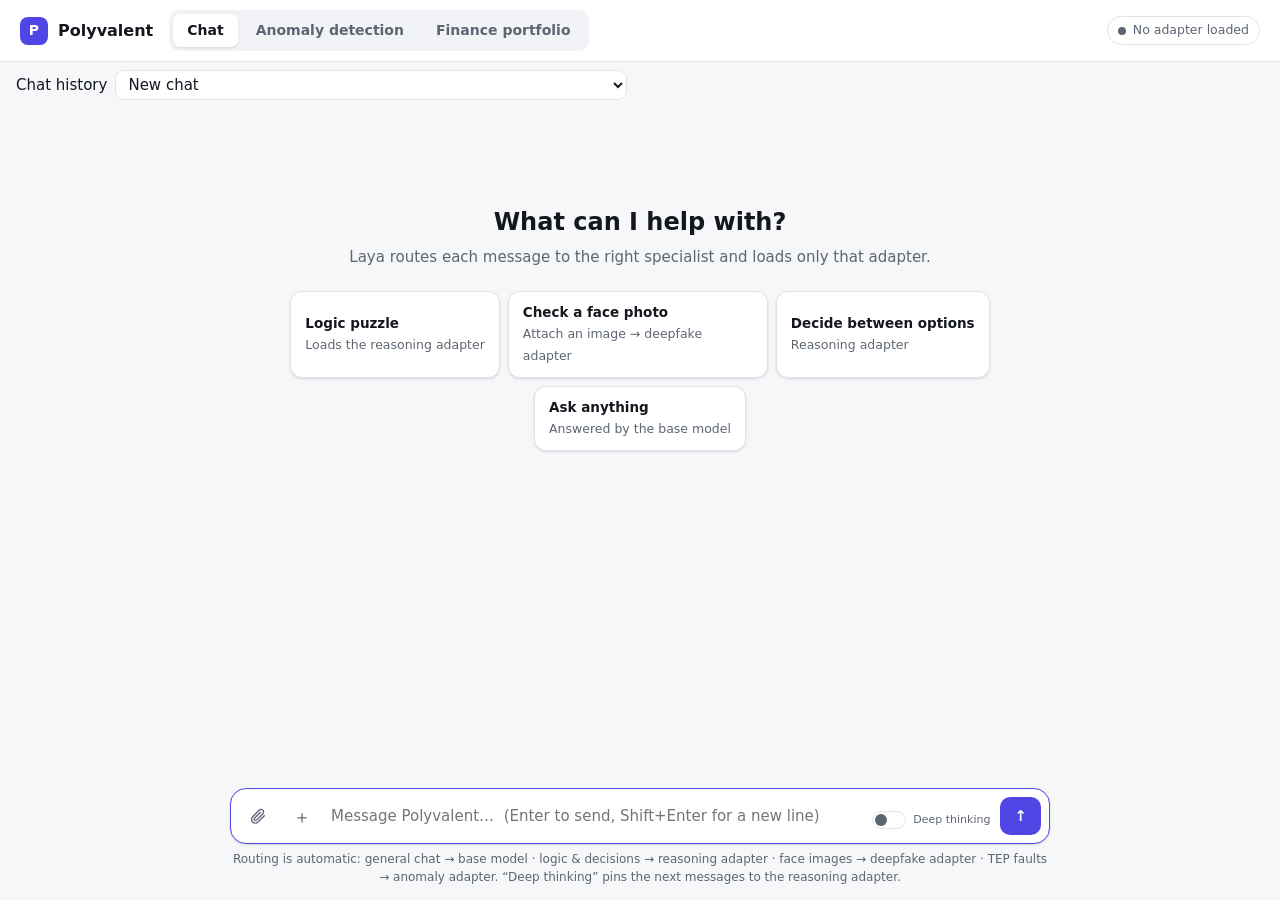
==== commit 38316c26: "Persist demo chats and restore image-aware conversations" ====
--- a/ui/index.html
+++ b/ui/index.html
@@ -59,6 +59,9 @@
 
   /* ---------------- chat ---------------- */
   #view-chat { flex-direction: column; }
+  .chat-history { display:flex; align-items:center; gap:8px; padding:8px 16px; }
+  .chat-history select { font:inherit; max-width:min(75vw,32rem); padding:4px 8px; }
+  .chat-history small { color:var(--muted); }
   #log { flex: 1; overflow-y: auto; padding: 24px 16px 8px; }
   .thread { max-width: 820px; margin: 0 auto; display: flex; flex-direction: column; gap: 18px; }
   .empty { text-align: center; padding: 8vh 12px 0; }
@@ -366,6 +369,11 @@
 <main>
   <!-- ======================= CHAT ======================= -->
   <section class="view" id="view-chat" role="tabpanel" aria-labelledby="tab-chat">
+    <div class="chat-history">
+      <label for="chatHistorySelect">Chat history</label>
+      <select id="chatHistorySelect"><option value="">New chat</option></select>
+      <small id="historyStatus" role="status"></small>
+    </div>
     <div id="log" aria-live="polite">
       <div class="thread" id="thread">
         <div class="empty" id="empty">
@@ -735,13 +743,73 @@
     : 'Deep thinking — pin this message to the reasoning adapter';
   box.focus();
 };
-$('newChat').onclick = () => {
-  if (controller) controller.abort();
-  chatHistory = []; conversationId = null;
-  thread.innerHTML = ''; thread.appendChild(emptyState); emptyState.style.display = '';
-  box.focus();
-};
 const emptyState = $('empty');
+const historySelect = $('chatHistorySelect');
+const indexKey = 'polyvalent.chat.index.v1';
+const activeKey = 'polyvalent.chat.active.v1';
+let restoring = false;
+
+function chatIndex() {
+  return JSON.parse(localStorage.getItem(indexKey) || '[]');
+}
+
+function refreshChatMenu() {
+  historySelect.replaceChildren(new Option('New chat', ''));
+  for (const {id, title} of chatIndex()) historySelect.add(new Option(title, id));
+  historySelect.value = conversationId || '';
+}
+
+function rememberChat(id, message) {
+  const index = chatIndex();
+  const title = index.find(chat => chat.id === id)?.title || message.slice(0, 72);
+  localStorage.setItem(indexKey, JSON.stringify([{id, title}, ...index.filter(chat => chat.id !== id)]));
+  localStorage.setItem(activeKey, id);
+  refreshChatMenu();
+}
+
+async function openChat(id) {
+  if (controller || restoring) return;
+  restoring = true;
+  historySelect.disabled = $('newChat').disabled = sendBtn.disabled = true;
+  $('historyStatus').textContent = id ? 'Opening chat\u2026' : '';
+  try {
+    let saved = {turns: [], uploads: []};
+    if (id) {
+      const response = await fetch('/chat/history/' + encodeURIComponent(id), {cache:'no-store'});
+      if (!response.ok) throw new Error(response.status === 404 ? 'Saved chat no longer available.' : 'Could not open chat.');
+      saved = await response.json();
+    }
+    clearAttachment(); box.value = ''; autosize();
+    thread.replaceChildren(emptyState);
+    emptyState.style.display = saved.turns.length ? 'none' : '';
+    chatHistory = saved.turns.map(({role, content}) => ({role, content}));
+    for (const turn of saved.turns) {
+      if (turn.role === 'user') {
+        const upload = saved.uploads.find(a => a.usable && a.id === turn.upload_id);
+        const src = upload && '/chat/history/' + encodeURIComponent(id) + '/images/' + encodeURIComponent(upload.id);
+        userMsg(turn.content, src);
+      } else {
+        const ui = assistantMsg();
+        ui.ans.classList.remove('typing');
+        ui.ans.innerHTML = md(turn.content);
+        if (turn.image_id) ui.route.textContent = 'Using ' + turn.image_id;
+      }
+    }
+    conversationId = id || null;
+    if (id) localStorage.setItem(activeKey, id);
+    else localStorage.removeItem(activeKey);
+    $('historyStatus').textContent = '';
+    scrollDown(true);
+  } catch (e) {
+    $('historyStatus').textContent = e.message;
+  } finally {
+    historySelect.value = conversationId || '';
+    restoring = false;
+    historySelect.disabled = $('newChat').disabled = sendBtn.disabled = false;
+  }
+}
+historySelect.onchange = () => openChat(historySelect.value);
+$('newChat').onclick = () => openChat('');
 document.querySelectorAll('#empty .chip').forEach(c => c.onclick = () => {
   box.value = c.dataset.prompt; autosize();
   if (c.dataset.attach) { $('img').click(); return; }
@@ -1202,12 +1270,14 @@
 }
 
 function setBusy(on) {
+  historySelect.disabled = $('newChat').disabled = on;
   sendBtn.classList.toggle('stop', on);
   sendBtn.textContent = on ? '■' : '↑';
   sendBtn.setAttribute('aria-label', on ? 'Stop generating' : 'Send');
 }
 
 async function ask() {
+  if (restoring) return;
   if (controller) { controller.abort(); return; }  // button doubles as Stop
   const message = box.value.trim();
   if (!message) return;
@@ -1224,12 +1294,15 @@
   const begin = () => { if (!started) { started = true; ui.ans.classList.remove('typing'); ui.ans.textContent = ''; ui.ans.classList.add('cursor'); } };
   try {
     const forced = deepThink;  // captured per request, so a mid-stream toggle cannot mix
-    if (!conversationId) conversationId = 'chat_' + (crypto.randomUUID ? crypto.randomUUID().slice(0, 13) : String(Date.now()));
+    if (!conversationId) conversationId = 'chat_' + (crypto.randomUUID ? crypto.randomUUID() : Array.from(crypto.getRandomValues(new Uint32Array(4))).join('-'));
     const body = { message, conversation_id: conversationId, history: chatHistory.slice(-6), max_new_tokens: 768 };
     if (forced) body.deep_thinking = true;
     if (img) body.image_base64 = img.b64;
     await sse('/chat/stream', body, ev => {
       switch (ev.event) {
+        case 'done':
+          if (ev.saved) rememberChat(ev.conversation_id, message);
+          break;
         case 'image_selection': {
           const label = document.createElement('div');
           label.className = 'route';
@@ -1723,6 +1796,8 @@
 $('qChips').querySelectorAll('.chip').forEach(c => c.onclick = () => askIncident(c.dataset.q));
 
 /* ============================== boot ============================== */
+refreshChatMenu();
+if (localStorage.getItem(activeKey)) openChat(localStorage.getItem(activeKey));
 showView(location.hash.slice(1) || 'chat');
 pollStatus(false);
 </script>
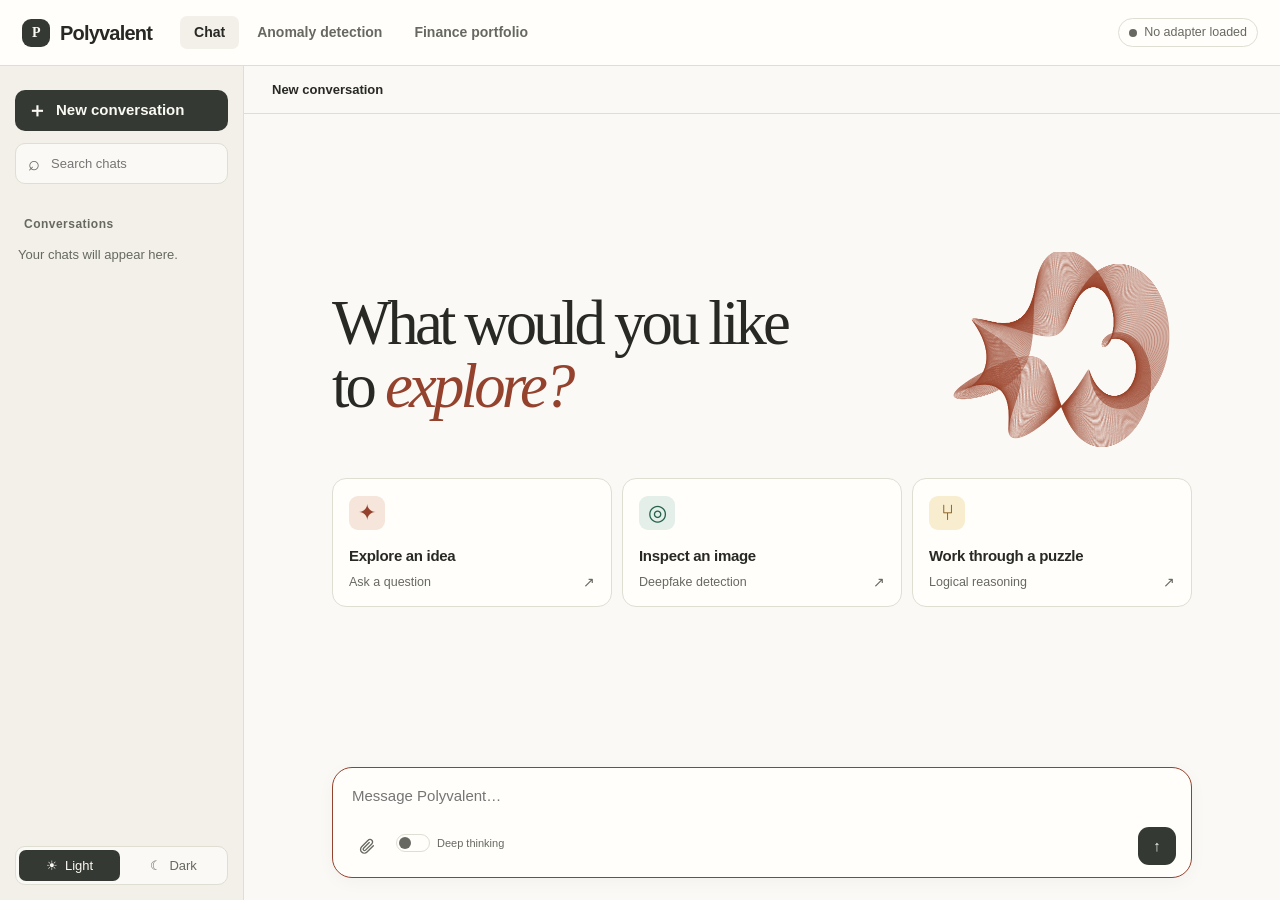
==== commit 429b4c70: "Redesign chat workspace and restore structured forensic replies" ====
--- a/ui/index.html
+++ b/ui/index.html
@@ -59,9 +59,6 @@
 
   /* ---------------- chat ---------------- */
   #view-chat { flex-direction: column; }
-  .chat-history { display:flex; align-items:center; gap:8px; padding:8px 16px; }
-  .chat-history select { font:inherit; max-width:min(75vw,32rem); padding:4px 8px; }
-  .chat-history small { color:var(--muted); }
   #log { flex: 1; overflow-y: auto; padding: 24px 16px 8px; }
   .thread { max-width: 820px; margin: 0 auto; display: flex; flex-direction: column; gap: 18px; }
   .empty { text-align: center; padding: 8vh 12px 0; }
@@ -227,7 +224,6 @@
     display: flex; align-items: center; justify-content: space-between; margin-bottom: 8px; flex-wrap: wrap; gap: 6px;
   }
   .reasoning-title-text { font-weight: 700; font-size: 13.5px; color: var(--text); }
-  .reasoning-chars-pill { font-size: 11.5px; color: var(--muted); }
   .face-reason-empty {
     padding: 14px; text-align: center; background: var(--panel-2); border-radius: 8px; margin-top: 6px;
   }
@@ -351,6 +347,7 @@
     .bar { grid-template-columns: 110px 1fr 40px; }
   }
 </style>
+<link rel="stylesheet" href="/ui/chat.css">
 <link rel="stylesheet" href="/ui/finance.css">
 </head>
 <body>
@@ -369,33 +366,28 @@
 <main>
   <!-- ======================= CHAT ======================= -->
   <section class="view" id="view-chat" role="tabpanel" aria-labelledby="tab-chat">
-    <div class="chat-history">
-      <label for="chatHistorySelect">Chat history</label>
-      <select id="chatHistorySelect"><option value="">New chat</option></select>
-      <small id="historyStatus" role="status"></small>
-    </div>
-    <div id="log" aria-live="polite">
-      <div class="thread" id="thread">
-        <div class="empty" id="empty">
-          <h2>What can I help with?</h2>
-          <p>Laya routes each message to the right specialist and loads only that adapter.</p>
-          <div class="chips">
-            <button class="chip" data-prompt="Alice is taller than Bob, and Bob is taller than Carol. Who is the shortest? Explain step by step."><b>Logic puzzle</b><span>Loads the reasoning adapter</span></button>
-            <button class="chip" data-attach="1" data-prompt="Is this face photo real or fake?"><b>Check a face photo</b><span>Attach an image → deepfake adapter</span></button>
-            <button class="chip" data-prompt="Should I take the train or drive to work if it's raining and the train is 10 minutes slower?"><b>Decide between options</b><span>Reasoning adapter</span></button>
-            <button class="chip" data-prompt="Explain what a LoRA adapter is in two sentences."><b>Ask anything</b><span>Answered by the base model</span></button>
-          </div>
-        </div>
-      </div>
-    </div>
+    <aside class="chat-rail" id="chatRail" aria-label="Conversation sidebar">
+      <button id="newChat" class="start-chat"><span aria-hidden="true">＋</span> New conversation</button>
+      <label class="chat-search"><span aria-hidden="true">⌕</span><input id="chatSearch" type="search" aria-label="Search conversations" placeholder="Search chats"></label>
+      <h2>Conversations</h2><div id="chatList"></div><small id="historyStatus" role="status"></small>
+      <div class="theme-controls" aria-label="Chat theme"><button id="themeLight">☀ &nbsp;Light</button><button id="themeDark">☾ &nbsp;Dark</button></div>
+    </aside>
+    <div class="chat-main"><div class="chat-bar"><button id="railToggle" aria-controls="chatRail" aria-expanded="false" aria-label="Toggle conversations">☰</button><span id="chatTitle">New conversation</span></div>
+    <div id="log" aria-live="polite"><div class="thread" id="thread"><div class="empty" id="empty">
+      <div class="welcome"><h2>What would you like<br>to <em>explore?</em></h2><canvas id="chatArtwork" width="540" height="420" aria-hidden="true"></canvas></div>
+      <div class="chips">
+        <button class="chip" data-prompt="Explain how a language model learns, in simple terms."><i aria-hidden="true">✦</i><b>Explore an idea</b><span>Ask a question <strong>↗</strong></span></button>
+        <button class="chip" data-attach="1" data-prompt="Check whether this image is real or fake."><i aria-hidden="true">◎</i><b>Inspect an image</b><span>Deepfake detection <strong>↗</strong></span></button>
+        <button class="chip" data-reason="1" data-prompt="Alice is taller than Bob, and Bob is taller than Carol. Who is shortest? Explain your reasoning."><i aria-hidden="true">⑂</i><b>Work through a puzzle</b><span>Logical reasoning <strong>↗</strong></span></button>
+      </div></div></div></div>
     <div class="composer-wrap">
       <div class="composer">
         <div class="attach-preview" id="attachPreview"><img id="attachImg" alt="attached image preview"><span id="attachName"></span><button id="attachClear" title="Remove image" aria-label="Remove image">&times;</button></div>
         <div class="composer-row">
           <button class="icon-btn" id="attachBtn" title="Attach a face image (routes to deepfake analysis)" aria-label="Attach image"><svg viewBox="0 0 24 24" width="18" height="18" fill="none" stroke="currentColor" stroke-width="1.8" stroke-linecap="round" stroke-linejoin="round" aria-hidden="true"><path d="M20.5 11.6 12 20.1a5 5 0 0 1-7.1-7.1l8.6-8.6a3.4 3.4 0 1 1 4.8 4.8l-8.3 8.3a1.8 1.8 0 0 1-2.6-2.6l7.6-7.5"/></svg></button>
           <input type="file" id="img" accept="image/*" hidden>
-          <button class="icon-btn" id="newChat" title="New chat" aria-label="New chat">＋</button>
-          <textarea id="box" rows="1" placeholder="Message Polyvalent…  (Enter to send, Shift+Enter for a new line)"></textarea>
+
+          <textarea id="box" rows="1" placeholder="Message Polyvalent…"></textarea>
           <label class="switch" id="deepThinkWrap" title="Deep thinking — pin this message to the reasoning adapter">
             <input type="checkbox" id="deepThink">
             <span class="track"><span class="knob"></span></span>
@@ -404,8 +396,10 @@
           <button class="send" id="send" aria-label="Send">↑</button>
         </div>
       </div>
-      <div class="hint">Routing is automatic: general chat → base model · logic &amp; decisions → reasoning adapter · face images → deepfake adapter · TEP faults → anomaly adapter. “Deep thinking” pins the next messages to the reasoning adapter.</div>
-    </div>
+    </div></div>
+    <dialog id="chatDialog"><form id="chatDialogForm"><h2 id="dialogTitle"></h2><p id="dialogText"></p>
+      <input id="dialogName" maxlength="120" autocomplete="off" aria-label="Conversation name">
+      <div><button type="button" id="dialogCancel">Cancel</button><button id="dialogSubmit">Save</button></div></form></dialog>
   </section>
 
   <!-- ======================= ANOMALY ======================= -->
@@ -744,7 +738,7 @@
   box.focus();
 };
 const emptyState = $('empty');
-const historySelect = $('chatHistorySelect');
+const chatList = $('chatList');
 const indexKey = 'polyvalent.chat.index.v1';
 const activeKey = 'polyvalent.chat.active.v1';
 let restoring = false;
@@ -754,9 +748,26 @@
 }
 
 function refreshChatMenu() {
-  historySelect.replaceChildren(new Option('New chat', ''));
-  for (const {id, title} of chatIndex()) historySelect.add(new Option(title, id));
-  historySelect.value = conversationId || '';
+  const index = chatIndex();
+  $('chatTitle').textContent = index.find(c => c.id === conversationId)?.title || 'New conversation';
+  chatList.replaceChildren();
+  const query = $('chatSearch').value.trim().toLowerCase();
+  for (const {id, title} of index.filter(c => c.title.toLowerCase().includes(query))) {
+    const row = document.createElement('div'); row.className = 'chat-item';
+    const open = document.createElement('button'); open.className = 'chat-link'; open.textContent = title; open.title = title;
+    if (id === conversationId) open.setAttribute('aria-current', 'page');
+    open.onclick = () => openChat(id);
+    const menu = document.createElement('details'), toggle = document.createElement('summary');
+    toggle.textContent = '⋯'; toggle.setAttribute('aria-label', 'Actions for ' + title); menu.append(toggle);
+    for (const action of ['Rename', 'Delete']) {
+      const btn = document.createElement('button'); btn.textContent = action;
+      btn.onclick = () => { menu.open = false; editChat(id, title, action); };
+      menu.append(btn);
+    }
+    row.append(open, menu); chatList.append(row);
+  }
+  if (!chatList.children.length) chatList.textContent = query ? 'No matching conversations' : 'Your chats will appear here.';
+
 }
 
 function rememberChat(id, message) {
@@ -770,7 +781,7 @@
 async function openChat(id) {
   if (controller || restoring) return;
   restoring = true;
-  historySelect.disabled = $('newChat').disabled = sendBtn.disabled = true;
+  chatList.inert = $('newChat').disabled = sendBtn.disabled = true;
   $('historyStatus').textContent = id ? 'Opening chat\u2026' : '';
   try {
     let saved = {turns: [], uploads: []};
@@ -791,11 +802,21 @@
       } else {
         const ui = assistantMsg();
         ui.ans.classList.remove('typing');
-        ui.ans.innerHTML = md(turn.content);
-        if (turn.image_id) ui.route.textContent = 'Using ' + turn.image_id;
+        const analysis = saved.analyses?.[turn.analysis_id];
+        ui.chatId = id; ui.imageId = turn.image_id;
+        if (turn.image_id) ui.imgUrl = '/chat/history/' + encodeURIComponent(id) + '/images/' + encodeURIComponent(turn.image_id);
+        if (turn.task || analysis) setRoute(ui, turn.task || 'deepfake');
+        if (turn.image_id) showImageSelection(ui, turn.image_id);
+        if (analysis) { ui.analysisId = analysis.id; verdictCard(ui, analysis); }
+        ui.text = analysis ? analysis.explanation : turn.content;
+        ui.ans.innerHTML = md(ui.text);
+        copyAction(ui);
       }
     }
     conversationId = id || null;
+    $('view-chat').classList.remove('rail-open');
+    $('railToggle').setAttribute('aria-expanded', 'false');
+    if (saved.title) localStorage.setItem(indexKey, JSON.stringify(chatIndex().map(c => c.id === id ? {...c,title:saved.title} : c)));
     if (id) localStorage.setItem(activeKey, id);
     else localStorage.removeItem(activeKey);
     $('historyStatus').textContent = '';
@@ -803,15 +824,43 @@
   } catch (e) {
     $('historyStatus').textContent = e.message;
   } finally {
-    historySelect.value = conversationId || '';
+    refreshChatMenu();
     restoring = false;
-    historySelect.disabled = $('newChat').disabled = sendBtn.disabled = false;
-  }
-}
-historySelect.onchange = () => openChat(historySelect.value);
+    chatList.inert = $('newChat').disabled = sendBtn.disabled = false;
+  }
+}
+$('chatSearch').oninput = refreshChatMenu;
+$('railToggle').onclick = () => $('railToggle').setAttribute('aria-expanded', String($('view-chat').classList.toggle('rail-open')));
+function editChat(id, title, action) {
+  const del = action === 'Delete', dlg = $('chatDialog'), input = $('dialogName');
+  $('dialogTitle').textContent = action + ' conversation';
+  $('dialogText').textContent = del ? 'Delete “' + title + '” and its saved uploads? This is permanent.' : '';
+  input.hidden = del; input.required = !del; input.value = title;
+  $('dialogSubmit').textContent = del ? 'Delete' : 'Save name';
+  $('dialogCancel').onclick = () => dlg.close();
+  $('chatDialogForm').onsubmit = async event => {
+    event.preventDefault();
+    const name = input.value.trim();
+    if (!del && !name) { input.focus(); return; }
+    $('dialogSubmit').disabled = true;
+    try {
+      const result = await fetch('/chat/history/' + encodeURIComponent(id), del ? {method:'DELETE'} :
+        {method:'PATCH', headers:{'Content-Type':'application/json'}, body:JSON.stringify({title:name})});
+      if (!result.ok && !(del && result.status === 404)) throw Error('Could not update this conversation. Please try again.');
+      const index = del ? chatIndex().filter(c => c.id !== id) : chatIndex().map(c => c.id === id ? {...c,title:name} : c);
+      localStorage.setItem(indexKey, JSON.stringify(index));
+      if (del && id === conversationId) await openChat('');
+      refreshChatMenu(); dlg.close();
+    } catch (e) { $('dialogText').textContent = e.message; }
+    finally { $('dialogSubmit').disabled = false; }
+  };
+  dlg.showModal();
+  if (del) $('dialogCancel').focus(); else { input.focus(); input.select(); }
+}
 $('newChat').onclick = () => openChat('');
 document.querySelectorAll('#empty .chip').forEach(c => c.onclick = () => {
   box.value = c.dataset.prompt; autosize();
+  if (c.dataset.reason && !$('deepThink').checked) $('deepThink').click();
   if (c.dataset.attach) { $('img').click(); return; }
   ask();
 });
@@ -828,10 +877,26 @@
   const bubble = document.createElement('div'); bubble.className = 'bubble';
   const ans = document.createElement('div'); ans.className = 'md typing'; ans.textContent = 'Routing…';
   bubble.appendChild(ans); m.append(route, bubble); thread.appendChild(m);
-  return { m, route, bubble, ans, text: '', think: null, thinkBody: null, thinkSum: null, thinkChars: 0, raf: 0 };
-}
-function setRoute(ui, task, note) {
-  ui.route.innerHTML = `<span class="tag ${esc(task)}">${esc(TASK_LABEL[task] || task)}</span>` + (note ? `<span>${esc(note)}</span>` : '');
+  return { m, route, bubble, ans, text: '', think: null, thinkBody: null, thinkSum: null, raf: 0 };
+}
+function setRoute(ui, task) {
+  const labels = {general:'Polyvalent', deepfake:'Deepfake detection', reasoning:'Logical reasoning'};
+  ui.route.innerHTML = '<span class="tag ' + esc(task) + '">' + esc(labels[task] || TASK_LABEL[task] || task) + '</span>';
+}
+function showImageSelection(ui, id, position) {
+  const label = document.createElement('div'); label.className = 'image-ref';
+  label.textContent = 'Using ' + id + (position ? ' · ' + position : '');
+  ui.m.insertBefore(label, ui.bubble);
+}
+function copyAction(ui) {
+  if (!ui.text && !ui.verdictText) return;
+  const btn = document.createElement('button'); btn.className = 'copy-answer'; btn.textContent = 'Copy';
+  btn.setAttribute('aria-label', 'Copy reply');
+  btn.onclick = async () => {
+    try { await navigator.clipboard.writeText([ui.verdictText, ui.text].filter(Boolean).join('\n\n')); btn.textContent = 'Copied'; }
+    catch { btn.textContent = 'Copy unavailable'; }
+  };
+  ui.m.append(btn);
 }
 function renderAnswer(ui) {
   if (ui.raf) return;
@@ -844,8 +909,8 @@
     d.append(s, b); ui.bubble.insertBefore(d, ui.ans);
     ui.think = d; ui.thinkBody = b; ui.thinkSum = s;
   }
-  ui.thinkBody.textContent += text; ui.thinkChars += text.length;
-  ui.thinkSum.textContent = 'Reasoning · ' + ui.thinkChars.toLocaleString() + ' chars';
+  ui.thinkBody.textContent += text;
+  ui.thinkSum.textContent = 'Reasoning';
 }
 function drawFaceBoxesOnCanvas(canvas, imgUrl, faces, primaryId, onFaceClick) {
   const img = new Image();
@@ -951,14 +1016,15 @@
   let yoloHtml = '';
   const path = ev.routing_path || (ev.faces && ev.faces.length > 1 ? 'per_face' : 'passthrough');
   const faces = Array.isArray(ev.faces) ? ev.faces : [];
-  const primaryId = ev.primary_face_id || (faces.length > 0 ? faces[0].face_id : 1);
+  const primaryId = ev.primary_face_id || [...faces].sort((a,b) => b.p_fake - a.p_fake || a.face_id - b.face_id)[0]?.face_id || 1;
+  ui.verdictText = [ev.image_id, ev.verdict, conf.toFixed(1) + '% confidence', ev.hotspots, ev.spectral].filter(Boolean).join(' · ');
 
   if (path === 'per_face' && faces.length > 0) {
     yoloHtml += `
       <div class="yolo-banner">
         <div class="yolo-icon">🎯</div>
         <div class="yolo-info">
-          <div class="yolo-title">YOLOv8 Multi-Face Pipeline Activated</div>
+          <div class="yolo-title">Multi-face analysis</div>
           <div class="yolo-desc">Detected ${faces.length} faces · 30% background context crops evaluated independently</div>
         </div>
         <span class="yolo-badge">${faces.length} Faces Evaluated</span>
@@ -1015,7 +1081,7 @@
         </div>
         <div class="face-reasoning-title-row">
           <span class="reasoning-title-text">Forensic Reasoning — Face #${primaryId}${faces.find(x => x.face_id === primaryId) ? ` (${faces.find(x => x.face_id === primaryId).verdict})` : ''}</span>
-          <span class="reasoning-chars-pill"></span>
+
         </div>
         <details class="think face-think" style="margin:8px 0; display:none;">
           <summary>Deliberation</summary>
@@ -1029,10 +1095,10 @@
       <div class="yolo-banner passthrough">
         <div class="yolo-icon">👤</div>
         <div class="yolo-info">
-          <div class="yolo-title">YOLO Face Detection: Portrait Passthrough Mode</div>
-          <div class="yolo-desc">1 face detected filling ≥ 5% of frame (portrait) → evaluated via validated full-image path</div>
+          <div class="yolo-title">Portrait analysis</div>
+          <div class="yolo-desc">One face detected. The classifier evaluated the full image.</div>
         </div>
-        <span class="yolo-badge" style="background:var(--ok); color:#fff;">Single Portrait</span>
+
       </div>
     `;
   } else if (path === 'no_face') {
@@ -1040,10 +1106,10 @@
       <div class="yolo-banner no-face">
         <div class="yolo-icon">🔍</div>
         <div class="yolo-info">
-          <div class="yolo-title">YOLO Face Detection: No Faces Detected</div>
-          <div class="yolo-desc">No faces detected above the 96px minimum size gate → full-image fallback applied</div>
+          <div class="yolo-title">Full-image analysis</div>
+          <div class="yolo-desc">No face met the detection threshold. The classifier evaluated the full image.</div>
         </div>
-        <span class="yolo-badge" style="background:var(--warn); color:#fff;">0 Faces</span>
+
       </div>
     `;
   }
@@ -1082,14 +1148,9 @@
 
     const canvas = card.querySelector('.faces-canvas');
     const wrap = card.querySelector('.faces-canvas-wrap');
-    let imgUrl = ui.imgUrl;
-    if (!imgUrl) {
-      const imgs = thread.querySelectorAll('.msg.user img');
-      if (imgs.length) imgUrl = imgs[imgs.length - 1].src;
-    }
-
+    const imgUrl = ui.imgUrl;
     const titleEl = card.querySelector('.reasoning-title-text');
-    const charsEl = card.querySelector('.reasoning-chars-pill');
+
     const thinkEl = card.querySelector('.face-think');
     const thinkBodyEl = card.querySelector('.face-think-body');
     const outputEl = card.querySelector('.face-reasoning-output');
@@ -1147,16 +1208,12 @@
       if (titleEl) {
         titleEl.innerHTML = `Forensic Reasoning — Face #${fid} ${fVerd ? `(${esc(fVerd)} ${fConf})` : ''}${isPri ? ' ★ Decisive' : ''}`;
       }
-      if (charsEl) {
-        charsEl.textContent = data.text ? `${data.text.length.toLocaleString()} chars` : '';
-      }
-
       // Deliberation / Thinking
       if (thinkEl && thinkBodyEl) {
         if (data.thinking) {
           thinkEl.style.display = '';
           thinkBodyEl.textContent = data.thinking;
-          thinkEl.querySelector('summary').textContent = `Deliberation (Face #${fid}) · ${data.thinking.length.toLocaleString()} chars`;
+          thinkEl.querySelector('summary').textContent = `Deliberation (Face #${fid})`;
         } else {
           thinkEl.style.display = 'none';
         }
@@ -1172,7 +1229,7 @@
           outputEl.innerHTML = `
             <div class="face-reason-empty">
               <p>No reasoning generated yet for Face #${fid}.</p>
-              <button type="button" class="btn primary" onclick="window._requestFaceReasoning(${fid})">Generate Reasoning for Face #${fid}</button>
+              <button type="button" class="btn primary" data-generate-face="${fid}">Generate Reasoning for Face #${fid}</button>
             </div>
           `;
         }
@@ -1186,7 +1243,7 @@
       if (thinkEl && thinkBodyEl && data.thinking) {
         thinkEl.style.display = '';
         thinkBodyEl.textContent = data.thinking;
-        thinkEl.querySelector('summary').textContent = `Deliberation (Face #${fid}) · ${data.thinking.length.toLocaleString()} chars`;
+        thinkEl.querySelector('summary').textContent = `Deliberation (Face #${fid})`;
         scrollDown();
       }
     };
@@ -1196,7 +1253,6 @@
       const data = ui.faceReasonings[fid] || {};
       if (outputEl && data.text) {
         outputEl.innerHTML = md(data.text);
-        if (charsEl) charsEl.textContent = `${data.text.length.toLocaleString()} chars`;
         scrollDown();
       }
     };
@@ -1221,8 +1277,12 @@
     // Set initial face reasoning view
     ui.selectFace(primaryId);
 
-    // Global on-demand requester for ungenerated faces
-    window._requestFaceReasoning = async function(fid) {
+    // Each card owns its original conversation and image.
+    card.addEventListener('click', event => {
+      const button = event.target.closest('[data-generate-face]');
+      if (button) generateFace(Number(button.dataset.generateFace));
+    });
+    async function generateFace(fid) {
       ui.selectFace(fid);
       if (!ui.faceReasonings[fid]) {
         ui.faceReasonings[fid] = { text: '', thinking: '', done: false, status: 'generating' };
@@ -1238,7 +1298,9 @@
 
       try {
         await sse('/chat/reason_face', {
-          conversation_id: conversationId,
+          conversation_id: ui.chatId || conversationId,
+          image_id: ui.imageId,
+          analysis_id: ui.analysisId,
           face_id: fid,
           image_base64: imgB64,
         }, ev => {
@@ -1270,7 +1332,7 @@
 }
 
 function setBusy(on) {
-  historySelect.disabled = $('newChat').disabled = on;
+  chatList.inert = $('newChat').disabled = on;
   sendBtn.classList.toggle('stop', on);
   sendBtn.textContent = on ? '■' : '↑';
   sendBtn.setAttribute('aria-label', on ? 'Stop generating' : 'Send');
@@ -1303,23 +1365,19 @@
         case 'done':
           if (ev.saved) rememberChat(ev.conversation_id, message);
           break;
-        case 'image_selection': {
-          const label = document.createElement('div');
-          label.className = 'route';
-          label.textContent = `Using ${ev.image_id} \u00b7 upload ${ev.upload_number} of ${ev.upload_count}`;
-          ui.m.insertBefore(label, ui.bubble);
+        case 'analysis_saved': ui.analysisId = ev.analysis_id; break;
+        case 'image_selection':
+          ui.imageId = ev.image_id; ui.chatId = conversationId;
+          ui.imgUrl = '/chat/history/' + encodeURIComponent(ui.chatId) + '/images/' + encodeURIComponent(ui.imageId);
+          ui.imgB64 = null;
+          showImageSelection(ui, ev.image_id, 'upload ' + ev.upload_number + ' of ' + ev.upload_count);
           break;
-        }
         case 'route':
-          setRoute(ui, ev.task, forced ? 'deep thinking' : 'routed by Laya');
+          setRoute(ui, ev.task);
           ui.ans.textContent = ev.task === 'general' ? 'Thinking…' : `Loading ${TASK_LABEL[ev.task] || ev.task}…`;
           break;
         case 'adapter': {
-          const bits = [];
-          if (ev.cold) bits.push('loaded' + (ev.swap_ms ? ` in ${(ev.swap_ms / 1000).toFixed(1)}s` : ''));
-          else bits.push('already loaded');
-          if (ev.unloaded && ev.unloaded.length) bits.push('swapped out ' + ev.unloaded.join(', '));
-          setRoute(ui, ev.task, bits.join(' · '));
+          setRoute(ui, ev.task);
           if (!started) ui.ans.textContent = 'Thinking…';
           refreshStatus();
           break;
@@ -1399,6 +1457,7 @@
       const reply = (ui.text || verdictLine).trim();
       if (reply) chatHistory.push({ role: 'assistant', content: reply });
     }
+    if (gotAnswer) copyAction(ui);
     controller = null; setBusy(false); pollStatus(false); box.focus(); scrollDown();
   }
 }
@@ -1796,6 +1855,34 @@
 $('qChips').querySelectorAll('.chip').forEach(c => c.onclick = () => askIncident(c.dataset.q));
 
 /* ============================== boot ============================== */
+function setChatTheme(theme) {
+  document.body.dataset.chatTheme = theme;
+  $('themeLight').setAttribute('aria-pressed', theme === 'light');
+  $('themeDark').setAttribute('aria-pressed', theme === 'dark');
+  const canvas = $('chatArtwork'), ctx = canvas.getContext('2d');
+  if (!ctx) return;
+  ctx.clearRect(0, 0, canvas.width, canvas.height);
+  // Project a twisted ribbon as fine contour lines.
+  for (let j = 0; j < 90; j++) {
+    const v = j / 89 * 2 - 1;
+    ctx.beginPath();
+    for (let i = 0; i <= 320; i++) {
+      const t = i * Math.PI * 2 / 320;
+      const r = 1.03 + .46 * v * Math.cos(3*t);
+      const x = r*Math.cos(t), y = r*Math.sin(t), z = .53*v*Math.sin(3*t) + .22*Math.sin(2*t);
+      const sx = 274 + 158*(.92*x+.28*y), sy = 212 + 154*(.68*y-.32*x+.8*z);
+      if (i) ctx.lineTo(sx,sy); else ctx.moveTo(sx,sy);
+    }
+    ctx.strokeStyle = theme === 'dark' ? 'rgba(242,166,132,.64)' : 'rgba(154,67,43,.62)';
+    ctx.lineWidth = 1.1; ctx.stroke();
+  }
+}
+for (const theme of ['light','dark']) {
+  $(theme === 'light' ? 'themeLight' : 'themeDark').onclick = () => {
+    localStorage.setItem('polyvalent.chat.theme',theme); setChatTheme(theme);
+  };
+}
+setChatTheme(localStorage.getItem('polyvalent.chat.theme') || (matchMedia('(prefers-color-scheme: dark)').matches ? 'dark' : 'light'));
 refreshChatMenu();
 if (localStorage.getItem(activeKey)) openChat(localStorage.getItem(activeKey));
 showView(location.hash.slice(1) || 'chat');
--- a/ui/chat.css
+++ b/ui/chat.css
@@ -0,0 +1,102 @@
+/* Chat workspace */
+body:has(#view-chat.active) {
+  --bg:#fbf9f5; --panel:#fffefa; --panel-2:#f3f0e9; --text:#282924; --muted:#676961; --border:#deded3;
+  --accent:#94422d; --accent-soft:#f5e5da; --user:#f1e8dc; --user-text:#302a24; --rail:#f2f0e9;
+  --ok:#25614c; --ok-soft:#e3efe8; --warn:#815514; --warn-soft:#f8edcf; --bad:#a03535; --bad-soft:#fae6df;
+  --ink:#343a33; --on-ink:#faf9f3; --shadow:none; color-scheme:light; font-family:"Segoe UI",Arial,sans-serif;
+}
+body[data-chat-theme="dark"]:has(#view-chat.active) {
+  --bg:#171a18; --panel:#1e221f; --panel-2:#292e29; --text:#eeede4; --muted:#b3b6a9; --border:#3a4039;
+  --accent:#f2a684; --accent-soft:#442f27; --user:#353129; --user-text:#f2e7dc; --rail:#1c201d;
+  --ok:#9dd4b5; --ok-soft:#283c30; --warn:#edc782; --warn-soft:#443a29; --bad:#ffafa2; --bad-soft:#442d2a;
+  --ink:#d9e2d2; --on-ink:#22281f; color-scheme:dark;
+}
+body:has(#view-chat.active) header.top {background:var(--panel);padding:12px 22px;gap:24px}
+body:has(#view-chat.active) .brand {letter-spacing:-.04em;font-size:20px}
+body:has(#view-chat.active) .brand .logo {background:var(--ink);color:var(--on-ink);border-radius:9px;font-family:Georgia,serif}
+body:has(#view-chat.active) nav.tabs {background:transparent}
+body:has(#view-chat.active) nav.tabs button[aria-selected=true] {background:var(--panel-2)}
+#view-chat.active {display:grid;grid-template-columns:244px minmax(0,1fr);position:relative;overflow:hidden;width:100%}
+.chat-rail {display:flex;flex-direction:column;min-height:0;gap:12px;background:var(--rail);padding:24px 15px 15px;border-right:1px solid var(--border)}
+.chat-rail h2 {font-size:12px;letter-spacing:.04em;color:var(--muted);margin:19px 9px 0;font-weight:650}
+.start-chat,.chat-search {border-radius:10px;padding:9px 12px;display:flex;align-items:center;gap:9px}
+.start-chat {border:0;background:var(--ink);color:var(--on-ink);font-weight:600;text-align:left}
+.start-chat span,.chat-search span {font-size:20px;line-height:1}
+.chat-search {color:var(--muted);border:1px solid var(--border);background:var(--bg)}
+.chat-search input {background:transparent;color:var(--text);width:100%;border:0;min-width:0;font-size:13px}
+#chatList {flex:1;overflow:auto;font-size:13px;color:var(--muted);padding:0 3px}
+.chat-item {display:grid;grid-template-columns:minmax(0,1fr) 32px;align-items:start;border-radius:8px;margin-bottom:3px;color:var(--text)}
+.chat-item:hover,.chat-item:has([aria-current=page]) {background:var(--panel)}
+.chat-link,.chat-item summary,.chat-item details button,.theme-controls button,.chat-bar button {background:none;border:0}
+.chat-link {overflow:hidden;text-overflow:ellipsis;white-space:nowrap;text-align:left;padding:9px;font-size:13px}
+.chat-item summary {cursor:pointer;list-style:none;text-align:center;font-size:19px}
+.chat-item:has(details[open]) {grid-template-columns:minmax(0,1fr) auto}
+.chat-item details[open] {display:grid;background:var(--panel);border-radius:8px;padding:3px}
+.chat-item details button {padding:5px;font-size:12px;text-align:left}
+.chat-item details button:last-child {color:var(--bad)}
+.theme-controls {display:flex;gap:3px;background:var(--bg);border:1px solid var(--border);border-radius:10px;padding:3px}
+.theme-controls button {flex:1;padding:6px;border-radius:7px;font-size:13px;color:var(--muted)}
+.theme-controls button[aria-pressed=true] {background:var(--ink);color:var(--on-ink)}
+.chat-main {min-width:0;min-height:0;display:flex;flex-direction:column}
+.chat-bar {display:flex;align-items:center;gap:12px;min-height:48px;padding:8px 28px;border-bottom:1px solid var(--border);font-size:13px;font-weight:600}
+#chatTitle {white-space:nowrap;overflow:hidden;text-overflow:ellipsis}
+#railToggle {display:none}
+#view-chat #log {display:flex;flex-direction:column;padding:20px clamp(14px,4vw,64px);min-height:0}
+#view-chat .thread {max-width:860px;width:100%;gap:24px}
+#view-chat .thread:has(.empty:not([style*="none"])) {margin-block:auto}
+#view-chat .empty {padding:12px 0 24px;text-align:left}
+.welcome {display:flex;align-items:center;justify-content:space-between;gap:12px;min-height:180px;margin-bottom:20px}
+#view-chat .welcome h2 {font:normal clamp(38px,4.9vw,78px)/1.01 Georgia,"Times New Roman",serif;letter-spacing:-.061em;margin:0}
+.welcome h2 em {color:var(--accent);font-weight:400}
+#chatArtwork {width:32%;max-width:265px;height:auto}
+#view-chat .chips {display:grid;grid-template-columns:repeat(3,minmax(0,1fr));gap:10px}
+#view-chat .chip {max-width:none;display:grid;padding:17px 16px 13px;border-radius:14px;background:var(--panel);transition:transform .15s,border-color .15s}
+#view-chat .chip:hover {border-color:var(--accent);transform:translateY(-2px)}
+.chip i {font:22px/1 Georgia,serif;background:var(--accent-soft);color:var(--accent);border-radius:9px;padding:6px;width:36px;text-align:center;margin-bottom:15px}
+.chip:nth-child(2) i {color:var(--ok);background:var(--ok-soft)}
+.chip:nth-child(3) i {color:var(--warn);background:var(--warn-soft)}
+#view-chat .chip b {font-size:15px;letter-spacing:-.02em}
+#view-chat .chip span {display:flex;justify-content:space-between;align-items:center;margin-top:4px}
+#view-chat .chip strong {font-size:14px;font-weight:400}
+#view-chat .composer-wrap {padding:10px clamp(14px,4vw,64px) 22px;background:var(--bg)}
+#view-chat .composer {max-width:860px;padding:12px 15px;border-radius:20px;box-shadow:0 4px 18px #00000009;background:var(--panel)}
+#view-chat .composer-row {display:grid;grid-template-columns:auto 1fr auto;align-items:center;gap:8px}
+#view-chat #box {grid-column:1/-1;grid-row:1;width:100%;background:transparent;padding:5px 4px 12px}
+#view-chat #send {background:var(--ink);color:var(--on-ink);border-radius:11px}
+#view-chat #deepThinkWrap {justify-self:start}
+#view-chat .msg.user .bubble {padding:11px 17px;border-radius:18px 18px 5px 18px}
+#view-chat .msg.assistant .bubble {padding:3px 0;background:none;border:0;box-shadow:none;line-height:1.65}
+#view-chat .tag {font-size:12px;font-weight:650;border-radius:7px;letter-spacing:.01em}
+#view-chat .tag.reasoning {background:var(--warn-soft);color:var(--warn)}
+#view-chat .tag.deepfake {background:var(--accent-soft);color:var(--accent)}
+.image-ref,.copy-answer,#historyStatus {font-size:12px;color:var(--muted)}
+.copy-answer {background:none;border:0;align-self:flex-start;padding:3px 0}
+.copy-answer:hover {color:var(--accent);text-decoration:underline}
+#view-chat .vcard {padding:18px;border:1px solid var(--border);border-radius:16px;background:var(--panel);margin:5px 0 14px}
+#view-chat .vcard .big {font:600 22px/1.2 Georgia,serif}
+#view-chat .vcard.real .big {color:var(--ok)} #view-chat .vcard.fake .big {color:var(--bad)}
+#chatDialog {max-width:min(410px,90vw);padding:24px;color:var(--text);background:var(--panel);border:1px solid var(--border);border-radius:16px}
+#chatDialog::backdrop {background:#161b1870}
+#chatDialog h2 {font:500 25px Georgia,serif;margin:0}
+#chatDialog input {width:100%;border:1px solid var(--border);background:var(--bg);padding:8px;border-radius:7px}
+#chatDialog form>div {display:flex;justify-content:flex-end;gap:8px;margin-top:20px}
+#chatDialog button {border:1px solid var(--border);background:var(--bg);border-radius:7px;padding:6px 13px}
+#chatDialog #dialogSubmit {background:var(--ink);color:var(--on-ink)}
+@media(max-width:780px) {
+  #view-chat.active {grid-template-columns:minmax(0,1fr)}
+  #railToggle {display:inline-flex}
+  .chat-rail {display:none}
+  .rail-open .chat-rail {display:flex;position:absolute;inset:48px auto 0 0;width:min(285px,88vw);z-index:8;box-shadow:10px 8px 30px #0002}
+  .chat-bar {padding:8px 15px}
+  body:has(#view-chat.active) header.top {gap:8px;padding:8px 12px}
+}
+@media(max-width:520px){
+  #view-chat .welcome {min-height:105px;margin:0 0 15px}
+  #view-chat .welcome h2 {font-size:39px}
+  #chatArtwork {width:27%}
+  #view-chat .chips {grid-template-columns:1fr;gap:5px}
+  #view-chat .chip {padding:8px 10px;grid-template-columns:32px 1fr;column-gap:10px}
+  .chip i {grid-row:1/3;margin:0;width:31px;align-self:center}
+  #view-chat .chip span {margin:0;font-size:11px}
+  #view-chat .composer-wrap {padding-bottom:8px}
+}
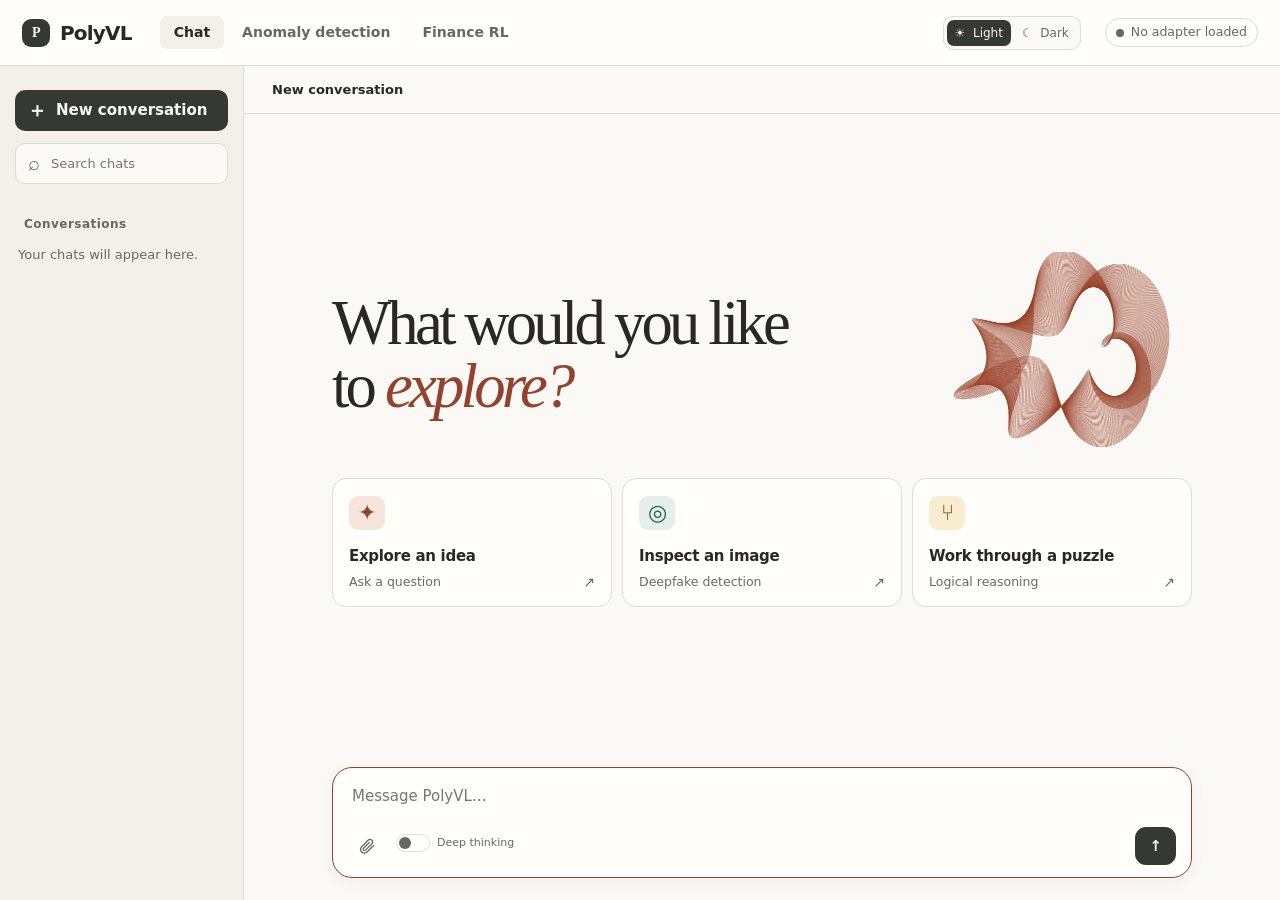
==== commit 70904bbc: "Unify PolyVL demo workspaces and add playful response feedback" ====
--- a/ui/index.html
+++ b/ui/index.html
@@ -3,7 +3,7 @@
 <head>
 <meta charset="utf-8">
 <meta name="viewport" content="width=device-width, initial-scale=1">
-<title>Polyvalent</title>
+<title>PolyVL</title>
 <link rel="icon" href="data:image/svg+xml,%3Csvg xmlns=%22http://www.w3.org/2000/svg%22 viewBox=%220 0 32 32%22%3E%3Crect width=%2232%22 height=%2232%22 rx=%228%22 fill=%22%234f46e5%22/%3E%3Ctext x=%2216%22 y=%2222%22 font-size=%2216%22 text-anchor=%22middle%22 fill=%22white%22 font-family=%22Arial%22 font-weight=%22700%22%3EP%3C/text%3E%3C/svg%3E">
 <style>
   :root {
@@ -347,18 +347,19 @@
     .bar { grid-template-columns: 110px 1fr 40px; }
   }
 </style>
+<link rel="stylesheet" href="/ui/finance.css">
 <link rel="stylesheet" href="/ui/chat.css">
-<link rel="stylesheet" href="/ui/finance.css">
 </head>
 <body>
 <header class="top">
-  <div class="brand"><div class="logo">P</div>Polyvalent</div>
+  <div class="brand"><div class="logo">P</div>PolyVL</div>
   <nav class="tabs" role="tablist" aria-label="Workspaces">
     <button role="tab" id="tab-chat" aria-controls="view-chat" data-view="chat">Chat</button>
     <button role="tab" id="tab-anomaly" aria-controls="view-anomaly" data-view="anomaly"><span class="lg">Anomaly detection</span><span class="sm">Anomaly</span></button>
-    <button role="tab" id="tab-finance" aria-controls="view-finance" data-view="finance"><span class="lg">Finance portfolio</span><span class="sm">Finance</span></button>
+    <button role="tab" id="tab-finance" aria-controls="view-finance" data-view="finance"><span class="lg">Finance RL</span><span class="sm">Finance</span></button>
   </nav>
   <div class="spacer"></div>
+      <div class="theme-controls" aria-label="Color theme"><button id="themeLight">☀ &nbsp;Light</button><button id="themeDark">☾ &nbsp;Dark</button></div>
   <span class="pill badge-stub" id="stubBadge" title="FINAL_STUB_GENERATION=1: placeholder text, no model weights">Demo mode</span>
   <span class="pill" id="residentPill" title="Weights currently resident on the device"><span class="dot" id="residentDot"></span><span id="residentText">No adapter loaded</span></span>
 </header>
@@ -370,7 +371,7 @@
       <button id="newChat" class="start-chat"><span aria-hidden="true">＋</span> New conversation</button>
       <label class="chat-search"><span aria-hidden="true">⌕</span><input id="chatSearch" type="search" aria-label="Search conversations" placeholder="Search chats"></label>
       <h2>Conversations</h2><div id="chatList"></div><small id="historyStatus" role="status"></small>
-      <div class="theme-controls" aria-label="Chat theme"><button id="themeLight">☀ &nbsp;Light</button><button id="themeDark">☾ &nbsp;Dark</button></div>
+
     </aside>
     <div class="chat-main"><div class="chat-bar"><button id="railToggle" aria-controls="chatRail" aria-expanded="false" aria-label="Toggle conversations">☰</button><span id="chatTitle">New conversation</span></div>
     <div id="log" aria-live="polite"><div class="thread" id="thread"><div class="empty" id="empty">
@@ -387,7 +388,7 @@
           <button class="icon-btn" id="attachBtn" title="Attach a face image (routes to deepfake analysis)" aria-label="Attach image"><svg viewBox="0 0 24 24" width="18" height="18" fill="none" stroke="currentColor" stroke-width="1.8" stroke-linecap="round" stroke-linejoin="round" aria-hidden="true"><path d="M20.5 11.6 12 20.1a5 5 0 0 1-7.1-7.1l8.6-8.6a3.4 3.4 0 1 1 4.8 4.8l-8.3 8.3a1.8 1.8 0 0 1-2.6-2.6l7.6-7.5"/></svg></button>
           <input type="file" id="img" accept="image/*" hidden>
 
-          <textarea id="box" rows="1" placeholder="Message Polyvalent…"></textarea>
+          <textarea id="box" rows="1" placeholder="Message PolyVL…"></textarea>
           <label class="switch" id="deepThinkWrap" title="Deep thinking — pin this message to the reasoning adapter">
             <input type="checkbox" id="deepThink">
             <span class="track"><span class="knob"></span></span>
@@ -411,7 +412,7 @@
           <label class="f" for="scenario">Input condition</label>
           <select id="scenario"><option value="mixed">Mixed (blind draw)</option><option value="normal">Normal</option><option value="fault">Fault (any ID)</option></select>
           <button class="btn" id="drawRun">Draw another run</button>
-          <div id="dsInfo" class="note"></div>
+
           <label class="f">Playback speed</label>
           <div class="seg" id="speed">
             <button data-s="4">1×</button><button data-s="12" class="on">3×</button><button data-s="40">10×</button><button data-s="0">Max</button>
@@ -420,22 +421,17 @@
             <button class="btn primary" id="playBtn" style="flex:1">Start</button>
             <button class="btn" id="resetBtn" title="Rewind to the start">↺</button>
           </div>
-          <label class="check"><input type="checkbox" id="autoDiag" checked> Diagnose automatically when event evidence is ready</label>
+          <details class="work-disclosure"><summary>Playback options</summary><label class="check"><input type="checkbox" id="autoDiag" checked> Diagnose automatically when event evidence is ready</label>
           <label class="check"><input type="checkbox" id="pauseOnEvent" checked> Pause at alarm onset and event confirmation</label>
-          <label class="check"><input type="checkbox" id="showTruth" checked> Show dataset fault label</label>
+          <label class="check"><input type="checkbox" id="showTruth" checked> Show dataset fault label</label></details>
           <div id="truthLine" class="note hidden"></div>
         </div>
-        <div class="card" style="margin-top:16px">
-          <h3>Detector</h3>
-          <div id="detInfo" class="note" style="margin-top:0">—</div>
-        </div>
-        <div class="card" style="margin-top:16px">
-          <h3>How it works</h3>
-          <div class="note" style="margin-top:0">The run is replayed sample by sample (3 min of plant time each). The trained detector scores overlapping sensor windows. Consecutive alarms confirm an event. When the event closes, the classifier evaluates its evidence and the adapter can write a root-cause report. The selected fault ID only chooses the input run.</div>
-        </div>
+        <details class="card work-disclosure"><summary>Detector &amp; dataset</summary>
+          <div id="detInfo" class="note"></div><div id="dsInfo" class="note"></div>
+        </details>
       </aside>
 
-      <div class="an-main">
+      <div class="an-main"><div class="workspace-title"><h2>Process monitor</h2><span>Tennessee Eastman</span></div>
         <div class="kpis">
           <div class="kpi"><div class="k">Plant time</div><div class="v" id="kTime">00:00</div></div>
           <div class="kpi"><div class="k">Detector score</div><div class="v" id="kScore">—</div></div>
@@ -447,24 +443,6 @@
           <h3>Detector score <span class="sub">log scale</span></h3>
           <canvas id="scoreCanvas" height="190" aria-label="Detector score over time"></canvas>
           <div class="legend"><span><i style="background:var(--accent)"></i>score</span><span><i style="background:var(--bad)"></i>threshold</span><span><i style="background:var(--muted)"></i>fault introduced (label)</span><span><i style="background:var(--warn)"></i>alarm samples</span></div>
-        </div>
-
-        <div class="twocol">
-          <div class="card">
-            <h3>Sensor deviation map <span class="sub">|z| per sensor over time — click a row</span></h3>
-            <canvas id="heatCanvas" height="240" aria-label="Sensor deviation heatmap"></canvas>
-            <div class="legend"><span><i style="background:var(--panel-2)"></i>|z| &lt; 3</span><span><i style="background:#f59e0b"></i>3–6</span><span><i style="background:#dc2626"></i>&gt; 6</span></div>
-          </div>
-          <div class="card">
-            <h3>Largest deviations now</h3>
-            <div class="bars" id="bars"><div class="note">Start the simulation.</div></div>
-          </div>
-        </div>
-
-        <div class="card">
-          <h3>Sensor trace <span class="sub" id="traceName">—</span></h3>
-          <canvas id="traceCanvas" height="150" aria-label="Selected sensor trace"></canvas>
-          <div class="legend"><span><i style="background:var(--accent)"></i>observed</span><span><i style="background:var(--muted)"></i>fault-free baseline</span></div>
         </div>
 
         <div class="card hidden" id="incident">
@@ -476,7 +454,8 @@
             <button class="btn" id="diagBtn">Diagnose with adapter</button>
           </div>
           <div id="incClassification" class="hidden"></div>
-          <div class="twocol">
+          <div id="evLimits"></div>
+          <details class="work-disclosure"><summary>Incident evidence and onset sequence</summary><div class="note" id="incSource"></div><div class="twocol">
             <div>
               <div class="lbl note" style="margin:0 0 6px">Evidence handed to the adapter</div>
               <div style="overflow-x:auto"><table class="ev" id="evTable"></table></div>
@@ -484,9 +463,8 @@
             <div>
               <div class="lbl note" style="margin:0 0 6px">Onset sequence</div>
               <ul class="timeline" id="evSeq"></ul>
-              <div id="evLimits"></div>
             </div>
-          </div>
+          </div></details>
         </div>
 
         <div class="card hidden" id="diagnosis">
@@ -510,6 +488,26 @@
             <div class="qa" id="qa"></div>
           </div>
         </div>
+        <details class="card work-disclosure" id="sensorDetails"><summary>Explore sensors</summary>
+        <div class="twocol">
+          <div class="card">
+            <h3>Sensor deviation map <span class="sub">|z| per sensor over time — click a row</span></h3>
+            <canvas id="heatCanvas" height="240" aria-label="Sensor deviation heatmap"></canvas>
+            <div class="legend"><span><i style="background:var(--panel-2)"></i>|z| &lt; 3</span><span><i style="background:#f59e0b"></i>3–6</span><span><i style="background:#dc2626"></i>&gt; 6</span></div>
+          </div>
+          <div class="card">
+            <h3>Largest deviations now</h3>
+            <div class="bars" id="bars"><div class="note">Start the simulation.</div></div>
+          </div>
+        </div>
+
+        <div class="card">
+          <h3>Sensor trace <span class="sub" id="traceName">—</span></h3>
+          <canvas id="traceCanvas" height="150" aria-label="Selected sensor trace"></canvas>
+          <div class="legend"><span><i style="background:var(--accent)"></i>observed</span><span><i style="background:var(--muted)"></i>fault-free baseline</span></div>
+        </div>
+
+        </details>
       </div>
     </div>
   </section>
@@ -519,13 +517,12 @@
 <div class="fin-layout">
   <aside class="fin-side" aria-label="Portfolio controls">
     <div class="card">
-      <h3>Simulation</h3>
-      <div class="note" id="fin-subtitle">Nifty 49 Equities · InternVL3-2B State RL</div>
+      <h3>Trading session</h3>
       <label class="f" for="fin-mode">Simulation mode</label>
       <select id="fin-mode" aria-label="Simulation mode">
-        <option value="benchmark">1. Final Benchmark Replay (Jan 2025 – Jan 2026)</option>
-        <option value="ytd">2. 2026 YTD History Replay (Jan 1, 2026 – Yesterday)</option>
-        <option value="live">3. Live Real-Time Market (Jan 2026 – Today / Tomorrow)</option>
+        <option value="benchmark">Benchmark replay</option>
+        <option value="ytd">2026 year-to-date replay</option>
+        <option value="live">Live market · paper trading</option>
       </select>
       <div id="fin-playback-tools">
         <label class="f" for="fin-speed">Playback speed</label>
@@ -535,40 +532,35 @@
         <button class="btn primary" id="fin-play">▶ Start simulation</button>
         <button class="btn" id="fin-day">Next day</button>
         <button class="btn" id="fin-rebalance">Next rebalance</button>
-        <button class="btn" id="fin-live-refresh" style="display:none;">🔄 Fetch Live Quotes</button>
-        <button class="btn primary" id="fin-live-decide" style="display:none;">🤖 Run Model Decision</button>
-        <button class="btn" id="fin-live-settle" style="display:none;background:#2e7d32;color:#fff;">📌 Settle &amp; Close Today</button>
-        <button class="btn" id="fin-live-advance" style="display:none;">⚡ Step Live Day</button>
+        <button class="btn" id="fin-live-refresh" style="display:none;">Refresh quotes</button>
+        <button class="btn primary" id="fin-live-decide" style="display:none;">Run model decision</button>
+        <button class="btn" id="fin-live-settle" style="display:none;">Settle today</button>
+        <button class="btn" id="fin-live-advance" style="display:none;">Advance live day</button>
       </div>
       <div class="fin-status" id="fin-status" role="status"><span class="dot"></span><span id="fin-statusText">Preparing your portfolio…</span></div>
       <div class="fin-progress" aria-label="Simulation progress"><i id="fin-progress" style="width:0%"></i></div>
       <div class="note" id="fin-sessionInfo">1 January 2025 – 30 January 2026<br>270 trading sessions</div>
     </div>
-    <form class="card" id="fin-settings">
-      <h3>Paper account</h3>
+    <details class="card work-disclosure"><summary>Paper account settings</summary><form id="fin-settings">
       <label class="f" for="fin-capital">Starting capital (INR)</label>
       <input class="fin-capital" id="fin-capital" type="number" min="100" max="10000000" step="any" value="100000" required>
       <button class="btn fin-reset" type="submit">Reset portfolio</button>
       <div class="note" id="fin-resetNote">Restarts the same historical period with a fresh account.</div>
-    </form>
-    <details class="card"><summary>About this demonstration</summary>
-      <p class="note">The selected state-aware InternVL3-2B + LoRA RL adapter evaluates all 49 Nifty equities using live portfolio state and market technical indicators.</p>
-      <p class="note" id="fin-modeDesc">Mode 1 replays the primary 2025–2026 benchmark (+14.53% return). Mode 2 replays the 2026 daily trading history up to yesterday. Mode 3 continues from yesterday's portfolio on real-time live market data.</p>
-      <p class="note">Decision records show actual allocations, inputs and accounting. Generated Finance conversation was removed after factual testing.</p>
-      <p class="note" id="fin-source"></p>
+    </form></details>
+    <details class="card work-disclosure"><summary>Model &amp; data</summary>
+      <p class="note">The state-aware RL adapter uses portfolio positions and technical indicators for 49 Nifty equities.</p><p class="note" id="fin-source"></p>
     </details>
   </aside>
   <div class="fin-main">
-    <div class="fin-heading"><div><h2>Your paper portfolio</h2><div class="note" id="fin-headlineNote">Watch the trained portfolio act as the market unfolds.</div></div><span class="pill" id="fin-date">—</span></div>
+    <div class="workspace-title"><h2>Paper portfolio</h2><span id="fin-date"></span></div>
     <div id="fin-error" class="error" role="alert" hidden></div>
     <div class="kpis" aria-label="Portfolio overview">
       <div class="kpi"><div class="k">Portfolio value</div><div class="v" id="fin-equity">—</div><small id="fin-initial">—</small></div>
       <div class="kpi"><div class="k">Net gain / loss</div><div class="v" id="fin-gain">—</div><small id="fin-return">—</small></div>
-      <div class="kpi"><div class="k">Largest decline from peak</div><div class="v" id="fin-drawdown">—</div><small>Over the revealed history</small></div>
-      <div class="kpi"><div class="k">Trading fees</div><div class="v" id="fin-fees">—</div><small>Already deducted</small></div>
+      <div class="kpi"><div class="k">Max drawdown</div><div class="v" id="fin-drawdown">—</div></div>
+      <div class="kpi"><div class="k">Trading fees</div><div class="v" id="fin-fees">—</div></div>
     </div>
-    <div class="fin-columns">
-      <div class="fin-stack">
+    <div class="fin-overview">
       <div class="card">
         <div class="fin-toolbar"><h3>Portfolio performance</h3><label class="check" style="margin:0"><input id="fin-compare" type="checkbox" checked> Show benchmarks</label></div>
         <div class="note" id="fin-range">—</div>
@@ -576,12 +568,17 @@
         <div class="legend"><span><i class="fin-chart-legend" style="background:var(--accent)"></i>Trained portfolio</span><span><i class="fin-chart-legend" style="background:var(--muted)"></i>Untrained reference</span><span><i class="fin-chart-legend" style="background:var(--warn)"></i>Buy-and-hold</span></div>
         <p class="note">Net of modeled fees · INR · Same stocks and dates</p>
       </div>
-      <section class="card"><div class="fin-toolbar"><h3>Your holdings</h3><div class="fin-holdings-tools"><input id="fin-search" type="text" aria-label="Find a holding" placeholder="Find a stock…"><button class="btn" id="fin-exportHoldings">Export</button></div></div><div class="note" id="fin-holdingsCount">—</div><div class="scroll"><table><thead><tr><th>Stock</th><th>Value</th><th>Weight</th><th>Market P&amp;L¹</th></tr></thead><tbody id="fin-holdings"></tbody></table></div><p class="note" id="fin-cash"></p><p class="note">¹ Cumulative contribution before portfolio fees; not tax-lot realized profit.</p></section>
+    </div>
+    <div class="card fin-records">
+      <div class="record-switch" role="group" aria-label="Portfolio records">
+        <button data-record="holdings" aria-controls="fin-panel-holdings" aria-pressed="true">Holdings</button>
+        <button data-record="activity" aria-controls="fin-panel-activity" aria-pressed="false">Activity</button>
+        <button data-record="decision" aria-controls="fin-panel-decision" aria-pressed="false">Decision record</button>
       </div>
-      <div class="fin-stack">
-      <section class="card" aria-label="Decision inspector"><h3>Decision record <span class="sub">InternVL3-2B</span></h3><p class="note">Select an activity to inspect its recorded inputs and allocation.</p><div id="fin-decision"><div class="empty">Your first allocation will appear here.<br>Start the simulation to let the adapter act.</div></div></section>
-      <section class="card"><div class="fin-toolbar"><h3>Portfolio activity</h3><button class="btn" id="fin-exportActivity">Export activity</button></div><p class="note">Simulated purchases, sales and execution records</p><div id="fin-activity"></div><button class="btn fin-more" id="fin-more" hidden>Show more</button></section>
-      </div>
+      <section id="fin-panel-holdings" aria-label="Holdings"><div class="fin-toolbar"><span class="note" id="fin-holdingsCount"></span><div class="fin-holdings-tools"><input id="fin-search" type="text" aria-label="Find a holding" placeholder="Find a stock…"><button class="btn" id="fin-exportHoldings">Export</button></div></div>
+        <div class="scroll"><table><thead><tr><th>Stock</th><th>Value</th><th>Weight</th><th>Market P&amp;L¹</th></tr></thead><tbody id="fin-holdings"></tbody></table></div><p class="note" id="fin-cash"></p><p class="note">¹ Cumulative contribution before portfolio fees.</p></section>
+      <section id="fin-panel-activity" aria-label="Trading activity" hidden><button class="btn" id="fin-exportActivity">Export activity</button><div id="fin-activity"></div><button class="btn fin-more" id="fin-more" hidden>Show more</button></section>
+      <section id="fin-panel-decision" aria-label="Decision inspector" hidden><div id="fin-decision"></div></section>
     </div>
   </div>
 </div>
@@ -655,7 +652,7 @@
   }
 }
 
-function cssVar(name) { return getComputedStyle(document.documentElement).getPropertyValue(name).trim(); }
+function cssVar(name) { return getComputedStyle(document.body).getPropertyValue(name).trim(); }
 
 /* ----- resident-adapter pill ----- */
 let statusTimer = null;
@@ -757,13 +754,25 @@
     const open = document.createElement('button'); open.className = 'chat-link'; open.textContent = title; open.title = title;
     if (id === conversationId) open.setAttribute('aria-current', 'page');
     open.onclick = () => openChat(id);
-    const menu = document.createElement('details'), toggle = document.createElement('summary');
-    toggle.textContent = '⋯'; toggle.setAttribute('aria-label', 'Actions for ' + title); menu.append(toggle);
+    const menu = document.createElement('div'); menu.className = 'row-tools';
+    const toggle = document.createElement('button'); toggle.className = 'row-more';
+    toggle.type = 'button'; toggle.textContent = '⋯'; toggle.setAttribute('aria-label', 'Actions for ' + title);
+    const actions = document.createElement('div'); actions.className = 'row-actions'; actions.hidden = true;
+    function closeActions() { actions.hidden = true; toggle.hidden = false; toggle.setAttribute('aria-expanded','false'); }
+    toggle.setAttribute('aria-expanded','false');
+    toggle.onclick = () => {
+      actions.hidden = false; toggle.setAttribute('aria-expanded','true');
+      actions.firstChild.focus(); toggle.hidden = true;
+    };
     for (const action of ['Rename', 'Delete']) {
-      const btn = document.createElement('button'); btn.textContent = action;
-      btn.onclick = () => { menu.open = false; editChat(id, title, action); };
-      menu.append(btn);
-    }
+      const btn = document.createElement('button'); btn.type = 'button'; btn.textContent = action;
+      btn.onclick = () => { closeActions(); toggle.focus(); editChat(id, title, action); };
+      actions.append(btn);
+    }
+    menu.append(toggle, actions);
+    row.addEventListener('pointerleave', e => { if (e.pointerType === 'mouse') closeActions(); });
+    row.addEventListener('focusout', e => { if (!row.contains(e.relatedTarget)) closeActions(); });
+    row.addEventListener('keydown', e => { if (e.key === 'Escape') { closeActions(); toggle.focus(); } });
     row.append(open, menu); chatList.append(row);
   }
   if (!chatList.children.length) chatList.textContent = query ? 'No matching conversations' : 'Your chats will appear here.';
@@ -871,16 +880,22 @@
   const b = document.createElement('div'); b.className = 'bubble'; b.textContent = text; m.appendChild(b);
   thread.appendChild(m);
 }
+function waitingIndicator() {
+  return '<span class="thought-pulse" role="status" aria-label="Preparing a response">' +
+    '<i class="thought-sprite" aria-hidden="true"></i><span class="thought-words" aria-hidden="true">' +
+    ['Pondering', 'Connecting', 'Untangling', 'Reflecting'].map(word => '<span>' + word + '…</span>').join('') +
+    '</span></span>';
+}
 function assistantMsg() {
   const m = document.createElement('div'); m.className = 'msg assistant';
   const route = document.createElement('div'); route.className = 'route';
   const bubble = document.createElement('div'); bubble.className = 'bubble';
-  const ans = document.createElement('div'); ans.className = 'md typing'; ans.textContent = 'Routing…';
+  const ans = document.createElement('div'); ans.className = 'md typing'; ans.innerHTML = waitingIndicator();
   bubble.appendChild(ans); m.append(route, bubble); thread.appendChild(m);
   return { m, route, bubble, ans, text: '', think: null, thinkBody: null, thinkSum: null, raf: 0 };
 }
 function setRoute(ui, task) {
-  const labels = {general:'Polyvalent', deepfake:'Deepfake detection', reasoning:'Logical reasoning'};
+  const labels = {general:'Base', deepfake:'Deepfake detection', reasoning:'Logical reasoning'};
   ui.route.innerHTML = '<span class="tag ' + esc(task) + '">' + esc(labels[task] || TASK_LABEL[task] || task) + '</span>';
 }
 function showImageSelection(ui, id, position) {
@@ -890,11 +905,12 @@
 }
 function copyAction(ui) {
   if (!ui.text && !ui.verdictText) return;
-  const btn = document.createElement('button'); btn.className = 'copy-answer'; btn.textContent = 'Copy';
+  const btn = document.createElement('button'); btn.className = 'copy-answer'; btn.title = 'Copy reply';
   btn.setAttribute('aria-label', 'Copy reply');
   btn.onclick = async () => {
-    try { await navigator.clipboard.writeText([ui.verdictText, ui.text].filter(Boolean).join('\n\n')); btn.textContent = 'Copied'; }
-    catch { btn.textContent = 'Copy unavailable'; }
+    try { await navigator.clipboard.writeText([ui.verdictText, ui.text].filter(Boolean).join('\n\n')); btn.dataset.copied = 'true'; btn.title = 'Copied'; btn.setAttribute('aria-label', 'Copied');
+      setTimeout(() => { delete btn.dataset.copied; btn.title = 'Copy reply'; btn.setAttribute('aria-label','Copy reply'); }, 1500); }
+    catch { btn.title = 'Copy unavailable'; btn.setAttribute('aria-label', btn.title); }
   };
   ui.m.append(btn);
 }
@@ -1135,10 +1151,10 @@
 
     faces.forEach(f => {
       ui.faceReasonings[f.face_id] = {
-        text: f.reasoning || '',
+        text: f.reasoning || (ui.analysisId && Number(f.face_id) === Number(primaryId) ? ev.explanation : '') || '',
         thinking: '',
         done: Boolean(f.reasoning),
-        status: f.reasoning ? 'ready' : (Number(f.face_id) === Number(primaryId) ? 'generating' : 'pending'),
+        status: f.reasoning ? 'ready' : (!ui.analysisId && Number(f.face_id) === Number(primaryId) ? 'generating' : 'pending'),
         verdict: f.verdict,
         confidence: f.confidence,
         hotspots: f.hotspots,
@@ -1170,7 +1186,7 @@
         st.innerHTML = '✓ Reasoning ready · Click to view';
       } else if (data.status === 'generating') {
         st.className = 'face-card-status busy';
-        st.innerHTML = '⏳ Generating reasoning…';
+        st.textContent = 'In progress';
       } else {
         st.className = 'face-card-status';
         st.innerHTML = 'Click to view reasoning';
@@ -1224,7 +1240,7 @@
         if (data.text) {
           outputEl.innerHTML = md(data.text);
         } else if (data.status === 'generating') {
-          outputEl.innerHTML = `<p class="typing" style="margin:4px 0;">Generating forensic reasoning for Face #${fid}…</p>`;
+          outputEl.innerHTML = waitingIndicator();
         } else {
           outputEl.innerHTML = `
             <div class="face-reason-empty">
@@ -1283,6 +1299,7 @@
       if (button) generateFace(Number(button.dataset.generateFace));
     });
     async function generateFace(fid) {
+      let faceNotice = '';
       ui.selectFace(fid);
       if (!ui.faceReasonings[fid]) {
         ui.faceReasonings[fid] = { text: '', thinking: '', done: false, status: 'generating' };
@@ -1304,7 +1321,8 @@
           face_id: fid,
           image_base64: imgB64,
         }, ev => {
-          if (ev.event === 'face_start') {
+          if (ev.event === 'notice') faceNotice = ev.text;
+          else if (ev.event === 'face_start') {
             ui.faceReasonings[fid].status = 'generating';
             ui.updateFaceStatus(fid);
           } else if (ev.event === 'thinking') {
@@ -1322,10 +1340,11 @@
             ui.selectFace(fid);
           }
         });
+        if (!ui.faceReasonings[fid].done) throw new Error(faceNotice || 'No explanation was returned.');
       } catch (err) {
         ui.faceReasonings[fid].status = 'error';
         ui.updateFaceStatus(fid);
-        if (outputEl) outputEl.innerHTML = `<p class="notice">Could not generate reasoning: ${esc(err.message || err)}</p>`;
+        if (outputEl && Number(ui.currentFaceId) === Number(fid)) outputEl.innerHTML = `<p class="notice">Could not generate reasoning: ${esc(err.message || err)}</p>`;
       }
     };
   }
@@ -1374,11 +1393,9 @@
           break;
         case 'route':
           setRoute(ui, ev.task);
-          ui.ans.textContent = ev.task === 'general' ? 'Thinking…' : `Loading ${TASK_LABEL[ev.task] || ev.task}…`;
           break;
         case 'adapter': {
           setRoute(ui, ev.task);
-          if (!started) ui.ans.textContent = 'Thinking…';
           refreshStatus();
           break;
         }
@@ -1414,6 +1431,7 @@
             if (ui.updateThinking) ui.updateThinking(fid);
           } else {
             addThinking(ui, ev.text);
+            if (!ui.text && !ui.ans.firstChild) ui.ans.innerHTML = waitingIndicator();
           }
           break;
         case 'face_done':
@@ -1444,6 +1462,11 @@
     if (err.name === 'AbortError') { begin(); if (!ui.text) ui.ans.innerHTML = '<p class="note">Stopped.</p>'; }
     else { begin(); ui.ans.innerHTML = '<p class="notice">Connection error — is the server running?</p>'; }
   } finally {
+    ui.ans.querySelector('.thought-pulse')?.remove();
+    if (ui.faceReasonings) {
+      for (const face of Object.values(ui.faceReasonings)) if (face.status === 'generating') face.status = 'pending';
+      ui.selectFace(ui.currentFaceId);
+    }
     if (ui.raf) { cancelAnimationFrame(ui.raf); ui.raf = 0; }
     if (ui.text) ui.ans.innerHTML = md(ui.text);
     ui.ans.classList.remove('cursor', 'typing');
@@ -1604,8 +1627,10 @@
   ctx.setTransform(dpr, 0, 0, dpr, 0, 0);
   return [ctx, w, design];
 }
-function drawAll() { if (!A.tl || !$('view-anomaly').classList.contains('active')) return; drawScore(); drawHeat(); drawTrace(); }
+function drawAll() { if (!A.tl || !$('view-anomaly').classList.contains('active')) return; drawScore(); if ($('sensorDetails').open) { drawHeat(); drawTrace(); } }
 window.addEventListener('resize', () => requestAnimationFrame(drawAll));
+window.addEventListener('polyvl-theme', () => requestAnimationFrame(drawAll));
+$('sensorDetails').addEventListener('toggle', () => { if ($('sensorDetails').open) requestAnimationFrame(drawAll); });
 
 function drawScore() {
   const tl = A.tl, [ctx, w, h] = fitCanvas($('scoreCanvas'));
@@ -1721,13 +1746,13 @@
 
   // Render Model Anomaly Classification banner
   const diag = ev.diagnosis;
+  $('incSource').textContent = [diag?.source, diag?.verdict].filter(Boolean).join(' · ');
   const classEl = $('incClassification');
   if (classEl) {
     if (diag && (diag.predicted_fault_name || diag.predicted_class)) {
       const isNorm = diag.is_normal || diag.verdict === 'no_fault';
       const title = esc(diag.predicted_fault_name || diag.predicted_class);
       const conf = Math.round((diag.confidence || 0) * 100);
-      const src = esc(diag.source || 'L1 Classifier');
       const badge = isNorm ? 'NORMAL PROCESS (NO FAULT)' : diag.abstained ? 'UNCLASSIFIED EVENT' : 'MODEL CLASSIFIED ANOMALY';
       const badgeCol = isNorm ? 'var(--ok)' : 'var(--warn)';
       classEl.innerHTML = `
@@ -1736,9 +1761,6 @@
           <div class="model-diag-title">${title}</div>
           <div class="model-diag-meta">
             <span>Confidence: <b>${conf}%</b></span>
-            <span>Verdict: <b>${esc(diag.verdict || 'classified')}</b></span>
-            <span>Subsystem: <b>${esc(e.candidate_subsystem || '').replace(/_/g, ' ')}</b></span>
-            <span>Classifier: <b>${src}</b></span>
           </div>
         </div>
       `;
@@ -1751,7 +1773,7 @@
 
   $('evTable').innerHTML = '<tr><th>Sensor</th><th>Observed</th><th>Baseline</th><th>Dev %</th><th>z</th><th>Trend</th></tr>' +
     (e.top_anomalous_sensors || []).map(s => `<tr data-tag="${esc(s.name)}" style="cursor:pointer"><td title="${esc(s.name)}">${esc(s.display_name || s.name)}</td><td class="num">${fmt(s.current_value)}</td><td class="num">${fmt(s.baseline_value)}</td><td class="num">${s.deviation_percent > 0 ? '+' : ''}${fmt(s.deviation_percent)}</td><td class="num">${fmt(s.z_score)}</td><td>${esc(s.trend || '')}</td></tr>`).join('');
-  $('evTable').querySelectorAll('tr[data-tag]').forEach(r => r.onclick = () => { A.selected = r.dataset.tag; drawAll(); });
+  $('evTable').querySelectorAll('tr[data-tag]').forEach(r => r.onclick = () => { A.selected = r.dataset.tag; $('sensorDetails').open = true; drawAll(); });
   const seq = (e.temporal_sequence || {}).sequence || [];
   $('evSeq').innerHTML = seq.map(s => `<li><span class="t">+${Number(s.relative_time_minutes || 0).toFixed(1)} min</span><span>${esc(s.display_name || s.sensor)} <span class="note">${esc(s.event || '')}</span></span></li>`).join('');
   $('evLimits').innerHTML = (e.safety_limits_exceeded || []).map(l => `<div class="warnbox">${esc(l.limit_name)}: ${fmt(l.current)} vs limit ${fmt(l.threshold)} ${esc(l.unit || '')}</div>`).join('');
@@ -1797,7 +1819,7 @@
   $('diagnosis').classList.remove('hidden');
   $('report').innerHTML = ''; $('raw').textContent = ''; $('rawWrap').open = false;
   $('truthCmp').innerHTML = ''; $('truthCmp').classList.add('hidden');
-  $('diagRoute').textContent = ''; $('diagStatus').textContent = 'Routing evidence through Laya…';
+  $('diagRoute').textContent = ''; $('diagStatus').innerHTML = waitingIndicator();
   $('diagBtn').disabled = true; pollStatus(true);
   let text = '';
   try {
@@ -1806,8 +1828,8 @@
       values: ev.values
     };
     await sse('/anomaly/reason', reasonPayload, e => {
-      if (e.event === 'route') { $('diagRoute').textContent = `→ ${TASK_LABEL[e.task] || e.task}`; $('diagStatus').textContent = `Loading ${TASK_LABEL[e.task] || e.task}…`; }
-      else if (e.event === 'adapter') { $('diagRoute').textContent = `→ ${TASK_LABEL[e.task]} · ${e.cold ? 'loaded' + (e.swap_ms ? ' in ' + (e.swap_ms / 1000).toFixed(1) + 's' : '') : 'already loaded'}${e.unloaded && e.unloaded.length ? ' · swapped out ' + e.unloaded.join(', ') : ''}`; $('diagStatus').textContent = 'Writing root-cause report…'; refreshStatus(); }
+      if (e.event === 'route') { $('diagRoute').textContent = `→ ${TASK_LABEL[e.task] || e.task}`; }
+      else if (e.event === 'adapter') { $('diagRoute').textContent = TASK_LABEL[e.task] || e.task; refreshStatus(); }
       else if (e.event === 'token' || e.event === 'thinking') { text += e.text; $('raw').textContent = text; }
       else if (e.event === 'notice') { $('diagStatus').innerHTML = `<span class="notice">${esc(e.text)}</span>`; }
     }, ctl.signal);
@@ -1836,7 +1858,7 @@
   const ev = A.event; q = (q || '').trim(); if (!ev || !q) return;
   $('qBox').value = '';
   const wrap = document.createElement('div');
-  wrap.innerHTML = `<div class="q">${esc(q)}</div><div class="a md typing">Thinking…</div>`;
+  wrap.innerHTML = `<div class="q">${esc(q)}</div><div class="a md typing">${waitingIndicator()}</div>`;
   $('qa').appendChild(wrap);
   const a = wrap.querySelector('.a'); let text = '';
   $('qSend').disabled = true; pollStatus(true);
@@ -1856,7 +1878,8 @@
 
 /* ============================== boot ============================== */
 function setChatTheme(theme) {
-  document.body.dataset.chatTheme = theme;
+  document.documentElement.dataset.theme = theme;
+  window.dispatchEvent(new Event('polyvl-theme'));
   $('themeLight').setAttribute('aria-pressed', theme === 'light');
   $('themeDark').setAttribute('aria-pressed', theme === 'dark');
   const canvas = $('chatArtwork'), ctx = canvas.getContext('2d');
--- a/ui/finance.css
+++ b/ui/finance.css
@@ -1,4 +1,4 @@
-/* Finance uses the original Polyvalent theme, card and control components. */
+/* Finance portfolio controls, charts and records. */
 #view-finance { overflow:hidden; align-items:stretch; justify-content:flex-start; padding:0; }
 .fin-layout { display:grid; grid-template-columns:300px minmax(0,1fr); gap:16px; padding:16px; width:100%; min-height:0; }
 .fin-side,.fin-main { min-width:0; min-height:0; overflow-y:auto; }
--- a/ui/chat.css
+++ b/ui/chat.css
@@ -1,21 +1,21 @@
-/* Chat workspace */
-body:has(#view-chat.active) {
+/* Shared PolyVL workspace palette and navigation. */
+:root[data-theme] {
   --bg:#fbf9f5; --panel:#fffefa; --panel-2:#f3f0e9; --text:#282924; --muted:#676961; --border:#deded3;
   --accent:#94422d; --accent-soft:#f5e5da; --user:#f1e8dc; --user-text:#302a24; --rail:#f2f0e9;
   --ok:#25614c; --ok-soft:#e3efe8; --warn:#815514; --warn-soft:#f8edcf; --bad:#a03535; --bad-soft:#fae6df;
   --ink:#343a33; --on-ink:#faf9f3; --shadow:none; color-scheme:light; font-family:"Segoe UI",Arial,sans-serif;
 }
-body[data-chat-theme="dark"]:has(#view-chat.active) {
+:root[data-theme="dark"] {
   --bg:#171a18; --panel:#1e221f; --panel-2:#292e29; --text:#eeede4; --muted:#b3b6a9; --border:#3a4039;
   --accent:#f2a684; --accent-soft:#442f27; --user:#353129; --user-text:#f2e7dc; --rail:#1c201d;
   --ok:#9dd4b5; --ok-soft:#283c30; --warn:#edc782; --warn-soft:#443a29; --bad:#ffafa2; --bad-soft:#442d2a;
   --ink:#d9e2d2; --on-ink:#22281f; color-scheme:dark;
 }
-body:has(#view-chat.active) header.top {background:var(--panel);padding:12px 22px;gap:24px}
-body:has(#view-chat.active) .brand {letter-spacing:-.04em;font-size:20px}
-body:has(#view-chat.active) .brand .logo {background:var(--ink);color:var(--on-ink);border-radius:9px;font-family:Georgia,serif}
-body:has(#view-chat.active) nav.tabs {background:transparent}
-body:has(#view-chat.active) nav.tabs button[aria-selected=true] {background:var(--panel-2)}
+body header.top {background:var(--panel);padding:12px 22px;gap:24px}
+body .brand {letter-spacing:-.04em;font-size:20px}
+body .brand .logo {background:var(--ink);color:var(--on-ink);border-radius:9px;font-family:Georgia,serif}
+body nav.tabs {background:transparent}
+body nav.tabs button[aria-selected=true] {background:var(--panel-2)}
 #view-chat.active {display:grid;grid-template-columns:244px minmax(0,1fr);position:relative;overflow:hidden;width:100%}
 .chat-rail {display:flex;flex-direction:column;min-height:0;gap:12px;background:var(--rail);padding:24px 15px 15px;border-right:1px solid var(--border)}
 .chat-rail h2 {font-size:12px;letter-spacing:.04em;color:var(--muted);margin:19px 9px 0;font-weight:650}
@@ -25,15 +25,17 @@
 .chat-search {color:var(--muted);border:1px solid var(--border);background:var(--bg)}
 .chat-search input {background:transparent;color:var(--text);width:100%;border:0;min-width:0;font-size:13px}
 #chatList {flex:1;overflow:auto;font-size:13px;color:var(--muted);padding:0 3px}
-.chat-item {display:grid;grid-template-columns:minmax(0,1fr) 32px;align-items:start;border-radius:8px;margin-bottom:3px;color:var(--text)}
+.chat-item {display:flex;align-items:center;min-height:36px;border-radius:8px;margin-bottom:3px;color:var(--text)}
 .chat-item:hover,.chat-item:has([aria-current=page]) {background:var(--panel)}
-.chat-link,.chat-item summary,.chat-item details button,.theme-controls button,.chat-bar button {background:none;border:0}
-.chat-link {overflow:hidden;text-overflow:ellipsis;white-space:nowrap;text-align:left;padding:9px;font-size:13px}
-.chat-item summary {cursor:pointer;list-style:none;text-align:center;font-size:19px}
-.chat-item:has(details[open]) {grid-template-columns:minmax(0,1fr) auto}
-.chat-item details[open] {display:grid;background:var(--panel);border-radius:8px;padding:3px}
-.chat-item details button {padding:5px;font-size:12px;text-align:left}
-.chat-item details button:last-child {color:var(--bad)}
+.chat-link,.row-tools button,.theme-controls button,.chat-bar button {background:none;border:0}
+.chat-link {flex:1;min-width:0;overflow:hidden;text-overflow:ellipsis;white-space:nowrap;text-align:left;padding:9px;font-size:13px}
+.row-tools,.row-actions {display:flex;align-items:center;gap:3px}
+.row-tools {padding-right:4px}
+.row-tools [hidden] {display:none}
+.row-more {font-size:20px;line-height:1;min-width:29px;height:30px}
+.row-actions button {padding:5px;border-radius:5px;font-size:11px}
+.row-actions button:hover {background:var(--panel-2)}
+.row-actions button:last-child {color:var(--bad)}
 .theme-controls {display:flex;gap:3px;background:var(--bg);border:1px solid var(--border);border-radius:10px;padding:3px}
 .theme-controls button {flex:1;padding:6px;border-radius:7px;font-size:13px;color:var(--muted)}
 .theme-controls button[aria-pressed=true] {background:var(--ink);color:var(--on-ink)}
@@ -70,8 +72,14 @@
 #view-chat .tag.reasoning {background:var(--warn-soft);color:var(--warn)}
 #view-chat .tag.deepfake {background:var(--accent-soft);color:var(--accent)}
 .image-ref,.copy-answer,#historyStatus {font-size:12px;color:var(--muted)}
-.copy-answer {background:none;border:0;align-self:flex-start;padding:3px 0}
-.copy-answer:hover {color:var(--accent);text-decoration:underline}
+.copy-answer {position:relative;align-self:flex-start;width:30px;height:28px;color:var(--muted);background:transparent;border:0;border-radius:6px;opacity:0;transition:opacity .14s}
+.copy-answer::before,.copy-answer::after {content:"";position:absolute;width:9px;height:11px;border:1.5px solid currentColor;border-radius:2px;top:6px;left:8px}
+.copy-answer::after {top:9px;left:11px;background:var(--bg)}
+.msg.assistant:hover .copy-answer,.msg.assistant:focus-within .copy-answer {opacity:1}
+.copy-answer:hover {background:var(--panel-2);color:var(--text)}
+.copy-answer[data-copied]::before {content:"✓";border:0;color:var(--ok);font-size:17px;line-height:1}
+.copy-answer[data-copied]::after {display:none}
+@media(hover:none){.copy-answer {opacity:.8}}
 #view-chat .vcard {padding:18px;border:1px solid var(--border);border-radius:16px;background:var(--panel);margin:5px 0 14px}
 #view-chat .vcard .big {font:600 22px/1.2 Georgia,serif}
 #view-chat .vcard.real .big {color:var(--ok)} #view-chat .vcard.fake .big {color:var(--bad)}
@@ -88,7 +96,7 @@
   .chat-rail {display:none}
   .rail-open .chat-rail {display:flex;position:absolute;inset:48px auto 0 0;width:min(285px,88vw);z-index:8;box-shadow:10px 8px 30px #0002}
   .chat-bar {padding:8px 15px}
-  body:has(#view-chat.active) header.top {gap:8px;padding:8px 12px}
+  body header.top {gap:8px;padding:8px 12px}
 }
 @media(max-width:520px){
   #view-chat .welcome {min-height:105px;margin:0 0 15px}
@@ -100,3 +108,61 @@
   #view-chat .chip span {margin:0;font-size:11px}
   #view-chat .composer-wrap {padding-bottom:8px}
 }
+
+header.top .theme-controls {flex:none}
+header.top .theme-controls button {padding:4px 8px;font-size:12px;white-space:nowrap}
+body:has(#view-anomaly.active) {--accent:#316959;--accent-soft:#deeee5}
+body:has(#view-finance.active) {--accent:#48588b;--accent-soft:#e7eaf5}
+:root[data-theme="dark"] body:has(#view-anomaly.active) {--accent:#a1d8be;--accent-soft:#233b32}
+:root[data-theme="dark"] body:has(#view-finance.active) {--accent:#bdc9fa;--accent-soft:#2e3446}
+.workspace-title {display:flex;align-items:baseline;justify-content:space-between;flex-wrap:wrap;gap:8px}
+.workspace-title h2,.fin-layout .workspace-title h2 {margin:0;font:normal clamp(28px,3vw,44px)/1.1 Georgia,serif;letter-spacing:-.045em}
+.workspace-title span {color:var(--muted);font-size:13px}
+.an-layout,.fin-layout {grid-template-columns:clamp(218px,21vw,280px) minmax(0,1fr);gap:0;padding:0}
+.an-side,.fin-side {background:var(--rail);border-right:1px solid var(--border);padding:18px 14px;display:flex;flex-direction:column;gap:12px;min-width:0}
+.an-main,.fin-main {padding:clamp(14px,2.4vw,34px);gap:15px;min-width:0}
+.an-side .card,.fin-side .card {padding:12px;border:0;background:transparent;box-shadow:none}
+.an-main .card,.fin-main .card {padding:clamp(14px,1.6vw,22px)}
+.an-main .kpi,.fin-layout .kpi {padding:14px;border-radius:12px}
+.an-layout .btn.primary,.fin-layout .btn.primary {color:var(--on-ink);background:var(--ink);border-color:var(--ink)}
+.work-disclosure summary {cursor:pointer;font-size:13px;font-weight:600;padding:4px 0}
+.work-disclosure[open]>summary {margin-bottom:12px}
+#sensorDetails .card {border:0;padding:8px;min-width:0}
+#sensorDetails .twocol {margin-bottom:12px}
+#fin-chart {max-height:235px}
+.fin-records .record-switch {display:flex;gap:8px;flex-wrap:wrap;margin:-3px 0 16px;border-bottom:1px solid var(--border)}
+.record-switch button {background:transparent;border:0;border-bottom:2px solid transparent;margin-bottom:-1px;color:var(--muted);padding:8px}
+.record-switch button[aria-pressed=true] {color:var(--accent);border-color:var(--accent);font-weight:650}
+.thought-pulse {display:inline-flex;gap:10px;align-items:center;min-height:28px;padding:3px 3px;font-style:normal;color:var(--muted);font-weight:500}
+.thought-sprite {display:block;width:18px;height:16px;background:var(--accent);border-radius:55% 55% 38% 40%;position:relative;animation:sprite-hop 1.8s ease-in-out infinite}
+.thought-sprite::before {content:"";position:absolute;width:3px;height:3px;border-radius:50%;background:var(--panel);left:4px;top:7px;box-shadow:7px 0 var(--panel)}
+.thought-sprite::after {content:"";position:absolute;width:6px;height:6px;background:inherit;top:-3px;left:9px;transform:rotate(28deg);border-radius:0 90% 0 90%}
+.thought-words {display:grid}
+.thought-words span {grid-area:1/1;opacity:0;animation:thought-word 8s linear infinite}
+.thought-words span:nth-child(2) {animation-delay:2s}.thought-words span:nth-child(3) {animation-delay:4s}.thought-words span:nth-child(4) {animation-delay:6s}
+@keyframes thought-word {0%,22%{opacity:1}25%,100%{opacity:0}}
+@keyframes sprite-hop {0%,52%,100%{transform:translateY(0) rotate(-7deg)}27%{transform:translateY(-5px) rotate(12deg)}65%{transform:scale(1.09,.92)}}
+@media(prefers-reduced-motion:reduce){.thought-sprite,.thought-words span {animation:none}.thought-words span:first-child {opacity:1}.copy-answer {transition:none}}
+@media(max-width:850px){
+  .an-layout,.fin-layout {display:flex;flex-direction:column;min-height:0;overflow:auto}
+  .an-side,.fin-side,.an-main,.fin-main {flex:none;overflow:visible}
+  .an-side,.fin-side {border-right:0;border-bottom:1px solid var(--border);padding:8px 12px;gap:2px}
+  .an-side .card,.fin-side .card {padding:5px 8px}
+}
+@media(max-width:650px){
+  body header.top {gap:6px;padding:7px 10px}
+  header.top nav.tabs {order:3;width:100%}
+  header.top nav.tabs button {flex:1;justify-content:center}
+  header.top .theme-controls {margin-left:auto}
+  header.top .spacer {display:none}
+}
+
+@media(min-width:851px) {
+  #view-finance .fin-layout,#view-anomaly .an-layout {display:grid;grid-template-columns:clamp(218px,21vw,280px) minmax(0,1fr);overflow:hidden}
+  .fin-side,.an-side {display:flex;flex-direction:column;overflow-y:auto}
+  .fin-main,.an-main {overflow-y:auto}
+}
+@media(max-width:850px){
+  .an-layout,.fin-layout {height:100%}
+  .fin-side {display:flex}
+}
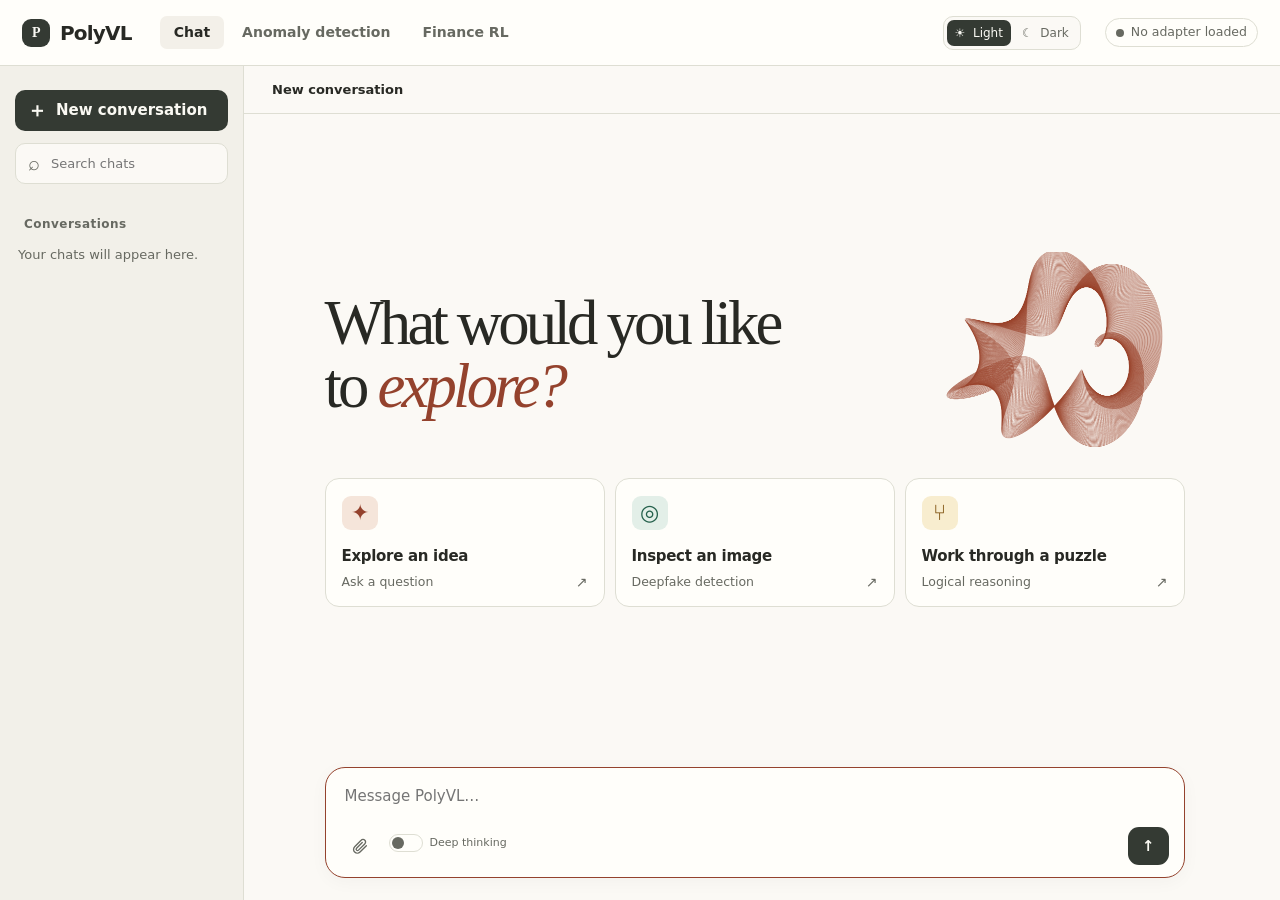
==== commit 89ba8601: "Unify demo routing, streamline forensic verdicts, and execute whole-share paper trades" ====
--- a/ui/index.html
+++ b/ui/index.html
@@ -535,7 +535,6 @@
         <button class="btn" id="fin-live-refresh" style="display:none;">Refresh quotes</button>
         <button class="btn primary" id="fin-live-decide" style="display:none;">Run model decision</button>
         <button class="btn" id="fin-live-settle" style="display:none;">Settle today</button>
-        <button class="btn" id="fin-live-advance" style="display:none;">Advance live day</button>
       </div>
       <div class="fin-status" id="fin-status" role="status"><span class="dot"></span><span id="fin-statusText">Preparing your portfolio…</span></div>
       <div class="fin-progress" aria-label="Simulation progress"><i id="fin-progress" style="width:0%"></i></div>
@@ -809,7 +808,7 @@
         const src = upload && '/chat/history/' + encodeURIComponent(id) + '/images/' + encodeURIComponent(upload.id);
         userMsg(turn.content, src);
       } else {
-        const ui = assistantMsg();
+        const ui = assistantMsg(false);
         ui.ans.classList.remove('typing');
         const analysis = saved.analyses?.[turn.analysis_id];
         ui.chatId = id; ui.imageId = turn.image_id;
@@ -880,17 +879,58 @@
   const b = document.createElement('div'); b.className = 'bubble'; b.textContent = text; m.appendChild(b);
   thread.appendChild(m);
 }
+const thinkingWords = [
+  'Pondering', 'Connecting', 'Untangling', 'Reflecting', 'Wondering', 'Musing',
+  'Dreaming', 'Imagining', 'Sketching', 'Doodling', 'Tinkering', 'Noodling',
+  'Puzzling', 'Exploring', 'Wandering', 'Meandering', 'Roaming', 'Delving',
+  'Rummaging', 'Sifting', 'Sorting', 'Tracing', 'Mapping', 'Charting',
+  'Weaving', 'Stitching', 'Knitting', 'Braiding', 'Threading', 'Spinning',
+  'Brewing', 'Steeping', 'Simmering', 'Percolating', 'Bubbling', 'Whisking',
+  'Mixing', 'Blending', 'Folding', 'Kneading', 'Shaping', 'Sculpting',
+  'Crafting', 'Whittling', 'Carving', 'Polishing', 'Buffing', 'Honing',
+  'Tuning', 'Humming', 'Composing', 'Arranging', 'Orchestrating', 'Harmonizing',
+  'Gathering', 'Assembling', 'Balancing', 'Considering', 'Contemplating', 'Unfurling'
+];
+let wordBag = [], lastWord = '';
+function nextThinkingWord() {
+  if (!wordBag.length) {
+    wordBag = [...thinkingWords];
+    for (let i = wordBag.length - 1; i > 0; i--) {
+      const j = Math.floor(Math.random() * (i + 1));
+      [wordBag[i], wordBag[j]] = [wordBag[j], wordBag[i]];
+    }
+    const end = wordBag.length - 1;
+    if (wordBag[end] === lastWord) [wordBag[0], wordBag[end]] = [wordBag[end], wordBag[0]];
+  }
+  lastWord = wordBag.pop();
+  return lastWord;
+}
+
+customElements.define('thinking-word', class extends HTMLElement {
+  connectedCallback() {
+    const motion = matchMedia('(prefers-reduced-motion: reduce)');
+    const advance = () => { this.textContent = nextThinkingWord() + '…'; };
+    const sync = () => {
+      clearInterval(this.timer);
+      if (!motion.matches) this.timer = setInterval(advance, 2200);
+    };
+    advance();
+    sync();
+    motion.addEventListener('change', sync);
+    this.cleanup = () => { clearInterval(this.timer); motion.removeEventListener('change', sync); };
+  }
+  disconnectedCallback() { this.cleanup(); }
+});
+
 function waitingIndicator() {
   return '<span class="thought-pulse" role="status" aria-label="Preparing a response">' +
-    '<i class="thought-sprite" aria-hidden="true"></i><span class="thought-words" aria-hidden="true">' +
-    ['Pondering', 'Connecting', 'Untangling', 'Reflecting'].map(word => '<span>' + word + '…</span>').join('') +
-    '</span></span>';
-}
-function assistantMsg() {
+    '<i class="thought-sprite" aria-hidden="true"></i><thinking-word aria-hidden="true"></thinking-word></span>';
+}
+function assistantMsg(waiting = true) {
   const m = document.createElement('div'); m.className = 'msg assistant';
   const route = document.createElement('div'); route.className = 'route';
   const bubble = document.createElement('div'); bubble.className = 'bubble';
-  const ans = document.createElement('div'); ans.className = 'md typing'; ans.innerHTML = waitingIndicator();
+  const ans = document.createElement('div'); ans.className = 'md typing'; if (waiting) ans.innerHTML = waitingIndicator();
   bubble.appendChild(ans); m.append(route, bubble); thread.appendChild(m);
   return { m, route, bubble, ans, text: '', think: null, thinkBody: null, thinkSum: null, raf: 0 };
 }
@@ -1143,6 +1183,27 @@
 
   ui.bubble.insertBefore(card, ui.bubble.firstChild);
 
+  if (path !== 'per_face' && !ev.explanation && (ev.quick_verdict || ui.analysisId)) {
+    const explain = document.createElement('button');
+    explain.type = 'button';
+    explain.className = 'btn';
+    explain.textContent = 'Explain this verdict';
+    card.append(explain);
+    explain.onclick = async () => {
+      explain.disabled = true;
+      try {
+        await sse('/chat/reason_face', { conversation_id: ui.chatId, image_id: ui.imageId,
+          analysis_id: ui.analysisId, face_id: primaryId }, event => {
+          if (event.event === 'notice') throw Error(event.text);
+          if (event.event === 'thinking') explain.textContent = 'Generating explanation…';
+          if (event.event === 'token') { ui.text += event.text; renderAnswer(ui); }
+          if (event.event === 'face_done') explain.hidden = true;
+        });
+      } catch (err) { explain.textContent = 'Retry explanation'; explain.title = err.message; }
+      finally { explain.disabled = false; }
+    };
+  }
+
   // Set up multi-face state and interactive selection if in per_face mode
   if (path === 'per_face' && faces.length > 0) {
     ui.ans.style.display = 'none';
@@ -1154,7 +1215,7 @@
         text: f.reasoning || (ui.analysisId && Number(f.face_id) === Number(primaryId) ? ev.explanation : '') || '',
         thinking: '',
         done: Boolean(f.reasoning),
-        status: f.reasoning ? 'ready' : (!ui.analysisId && Number(f.face_id) === Number(primaryId) ? 'generating' : 'pending'),
+        status: f.reasoning ? 'ready' : (!ui.analysisId && !ev.quick_verdict && Number(f.face_id) === Number(primaryId) ? 'generating' : 'pending'),
         verdict: f.verdict,
         confidence: f.confidence,
         hotspots: f.hotspots,
@@ -1376,7 +1437,7 @@
   try {
     const forced = deepThink;  // captured per request, so a mid-stream toggle cannot mix
     if (!conversationId) conversationId = 'chat_' + (crypto.randomUUID ? crypto.randomUUID() : Array.from(crypto.getRandomValues(new Uint32Array(4))).join('-'));
-    const body = { message, conversation_id: conversationId, history: chatHistory.slice(-6), max_new_tokens: 768 };
+    const body = { message, conversation_id: conversationId, history: chatHistory.slice(-6), quick_verdict: true, max_new_tokens: 768 };
     if (forced) body.deep_thinking = true;
     if (img) body.image_base64 = img.b64;
     await sse('/chat/stream', body, ev => {
--- a/ui/chat.css
+++ b/ui/chat.css
@@ -43,6 +43,8 @@
 .chat-bar {display:flex;align-items:center;gap:12px;min-height:48px;padding:8px 28px;border-bottom:1px solid var(--border);font-size:13px;font-weight:600}
 #chatTitle {white-space:nowrap;overflow:hidden;text-overflow:ellipsis}
 #railToggle {display:none}
+/* Keep both columns centered in the same space when the transcript scrolls. */
+#view-chat #log, #view-chat .composer-wrap {scrollbar-gutter:stable}
 #view-chat #log {display:flex;flex-direction:column;padding:20px clamp(14px,4vw,64px);min-height:0}
 #view-chat .thread {max-width:860px;width:100%;gap:24px}
 #view-chat .thread:has(.empty:not([style*="none"])) {margin-block:auto}
@@ -60,7 +62,7 @@
 #view-chat .chip b {font-size:15px;letter-spacing:-.02em}
 #view-chat .chip span {display:flex;justify-content:space-between;align-items:center;margin-top:4px}
 #view-chat .chip strong {font-size:14px;font-weight:400}
-#view-chat .composer-wrap {padding:10px clamp(14px,4vw,64px) 22px;background:var(--bg)}
+#view-chat .composer-wrap {overflow:hidden;padding:10px clamp(14px,4vw,64px) 22px;background:var(--bg)}
 #view-chat .composer {max-width:860px;padding:12px 15px;border-radius:20px;box-shadow:0 4px 18px #00000009;background:var(--panel)}
 #view-chat .composer-row {display:grid;grid-template-columns:auto 1fr auto;align-items:center;gap:8px}
 #view-chat #box {grid-column:1/-1;grid-row:1;width:100%;background:transparent;padding:5px 4px 12px}
@@ -137,12 +139,9 @@
 .thought-sprite {display:block;width:18px;height:16px;background:var(--accent);border-radius:55% 55% 38% 40%;position:relative;animation:sprite-hop 1.8s ease-in-out infinite}
 .thought-sprite::before {content:"";position:absolute;width:3px;height:3px;border-radius:50%;background:var(--panel);left:4px;top:7px;box-shadow:7px 0 var(--panel)}
 .thought-sprite::after {content:"";position:absolute;width:6px;height:6px;background:inherit;top:-3px;left:9px;transform:rotate(28deg);border-radius:0 90% 0 90%}
-.thought-words {display:grid}
-.thought-words span {grid-area:1/1;opacity:0;animation:thought-word 8s linear infinite}
-.thought-words span:nth-child(2) {animation-delay:2s}.thought-words span:nth-child(3) {animation-delay:4s}.thought-words span:nth-child(4) {animation-delay:6s}
-@keyframes thought-word {0%,22%{opacity:1}25%,100%{opacity:0}}
+thinking-word {min-width:13ch}
 @keyframes sprite-hop {0%,52%,100%{transform:translateY(0) rotate(-7deg)}27%{transform:translateY(-5px) rotate(12deg)}65%{transform:scale(1.09,.92)}}
-@media(prefers-reduced-motion:reduce){.thought-sprite,.thought-words span {animation:none}.thought-words span:first-child {opacity:1}.copy-answer {transition:none}}
+@media(prefers-reduced-motion:reduce){.thought-sprite {animation:none}.copy-answer {transition:none}}
 @media(max-width:850px){
   .an-layout,.fin-layout {display:flex;flex-direction:column;min-height:0;overflow:auto}
   .an-side,.fin-side,.an-main,.fin-main {flex:none;overflow:visible}
